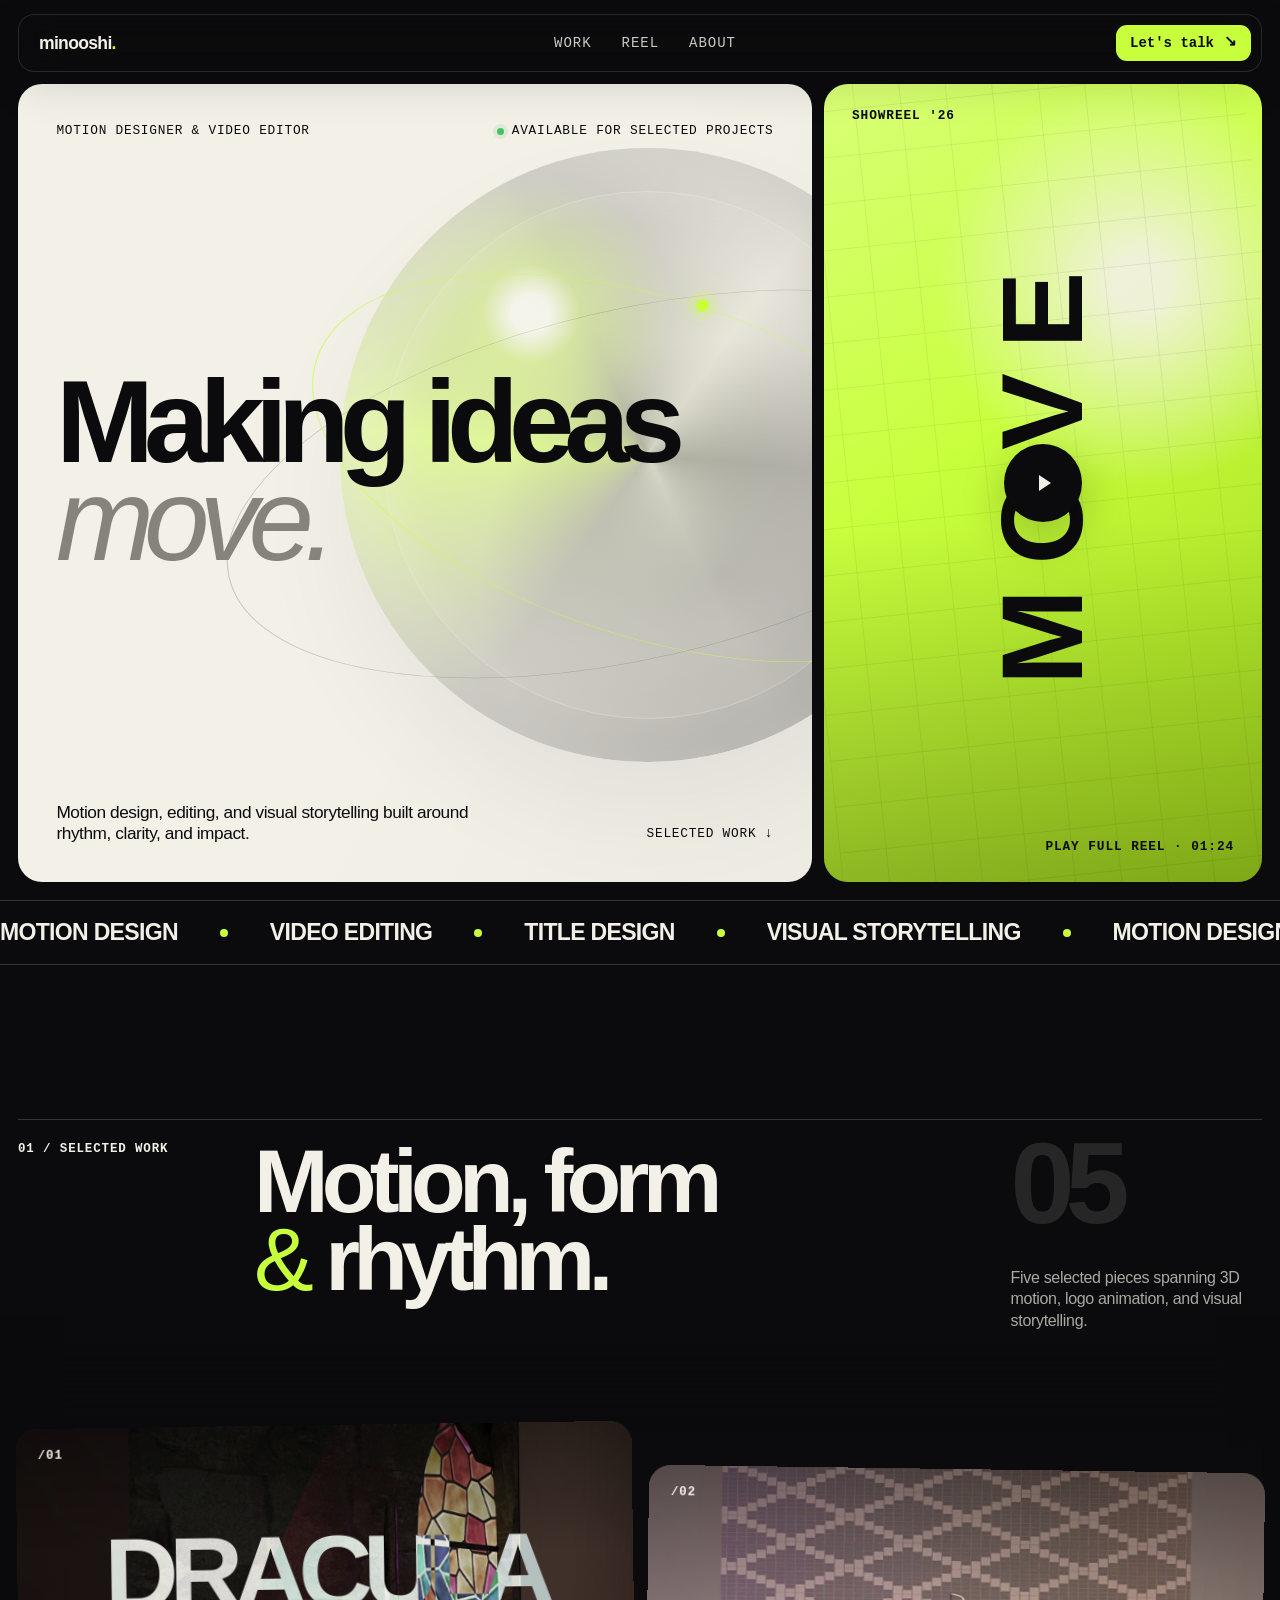
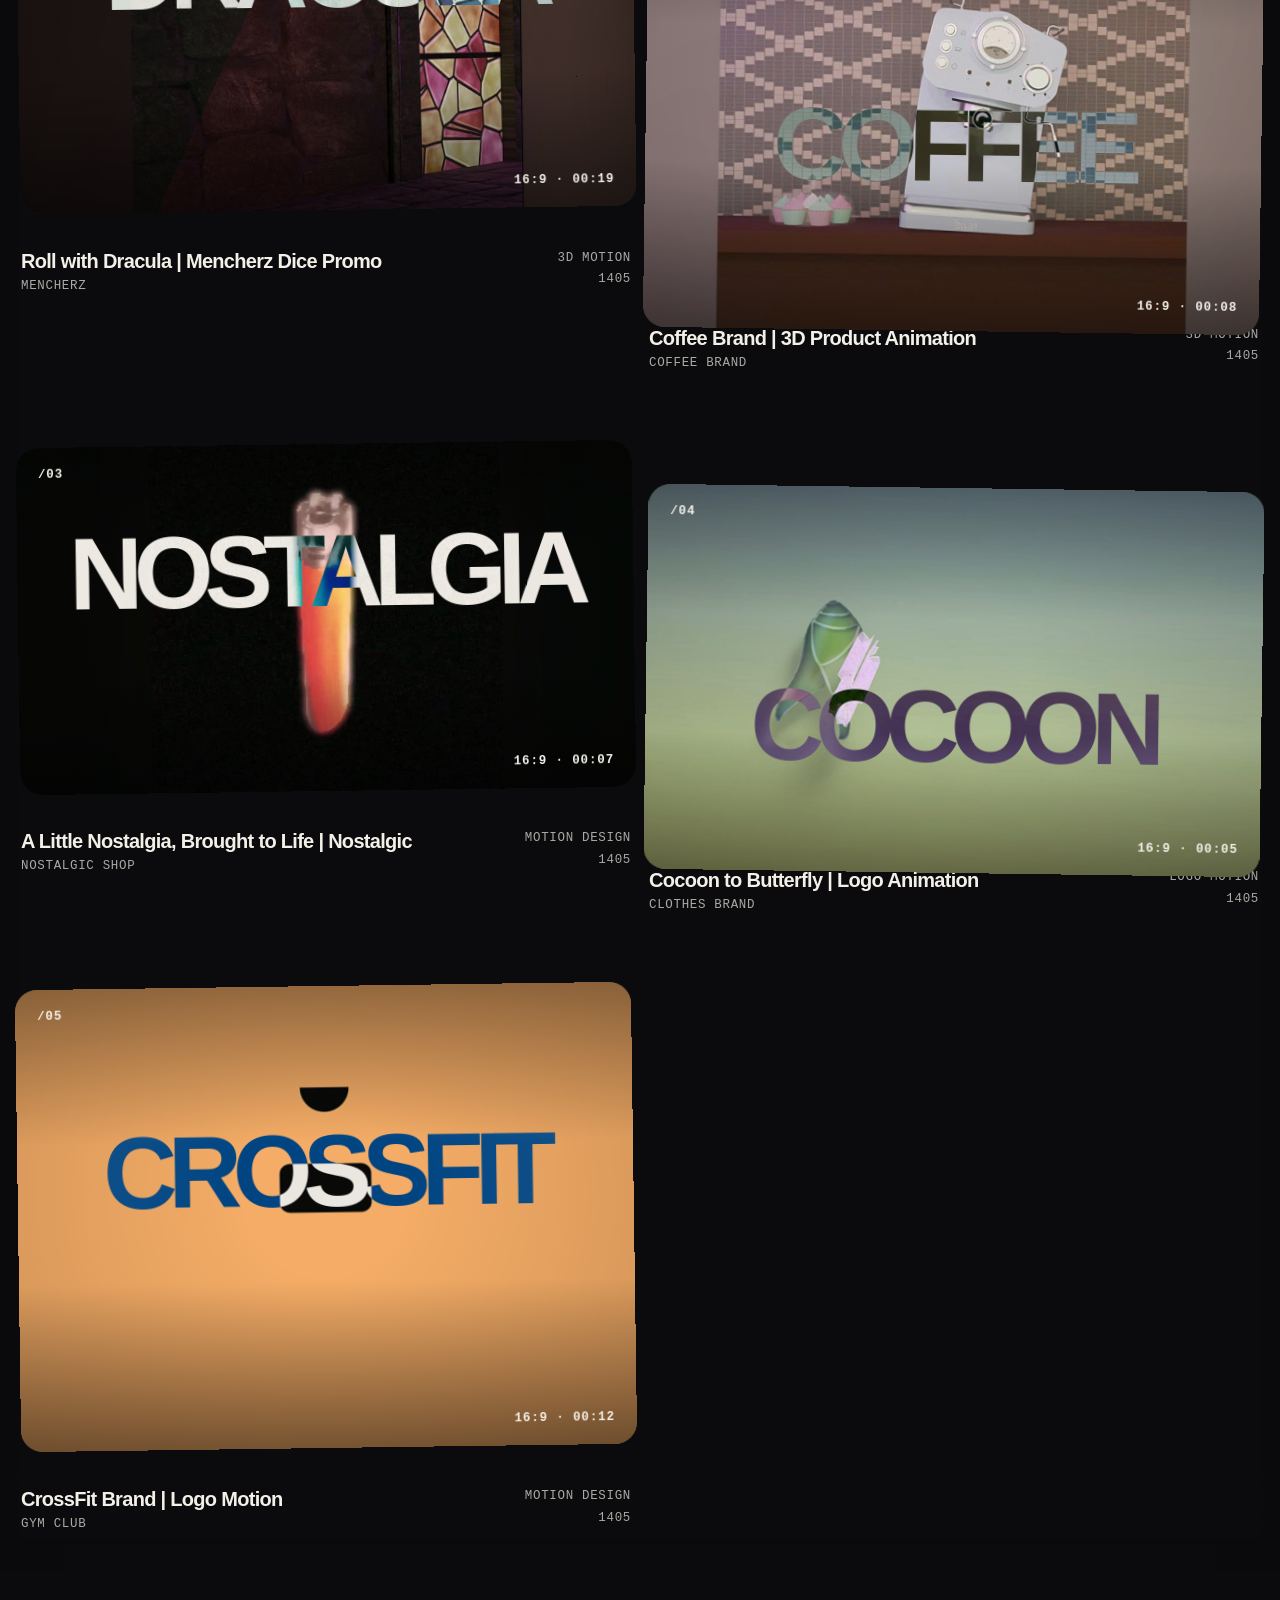
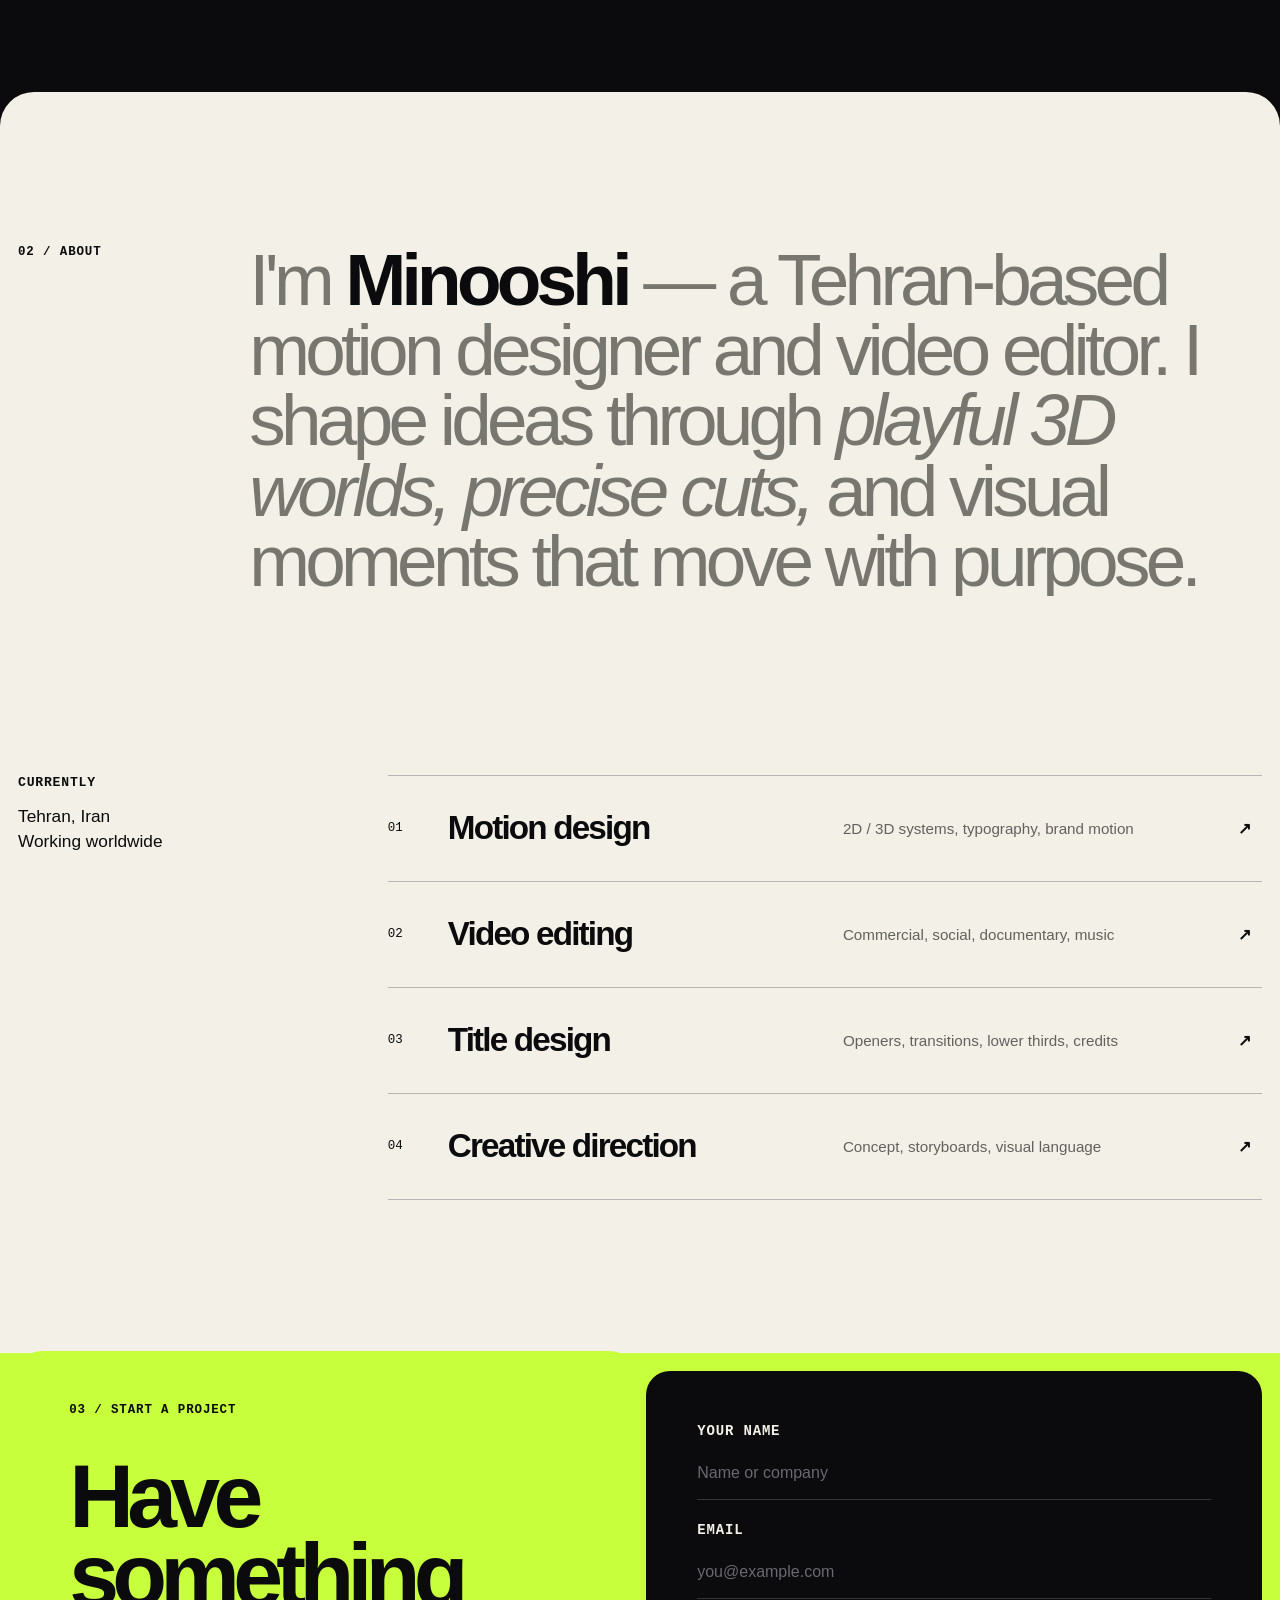
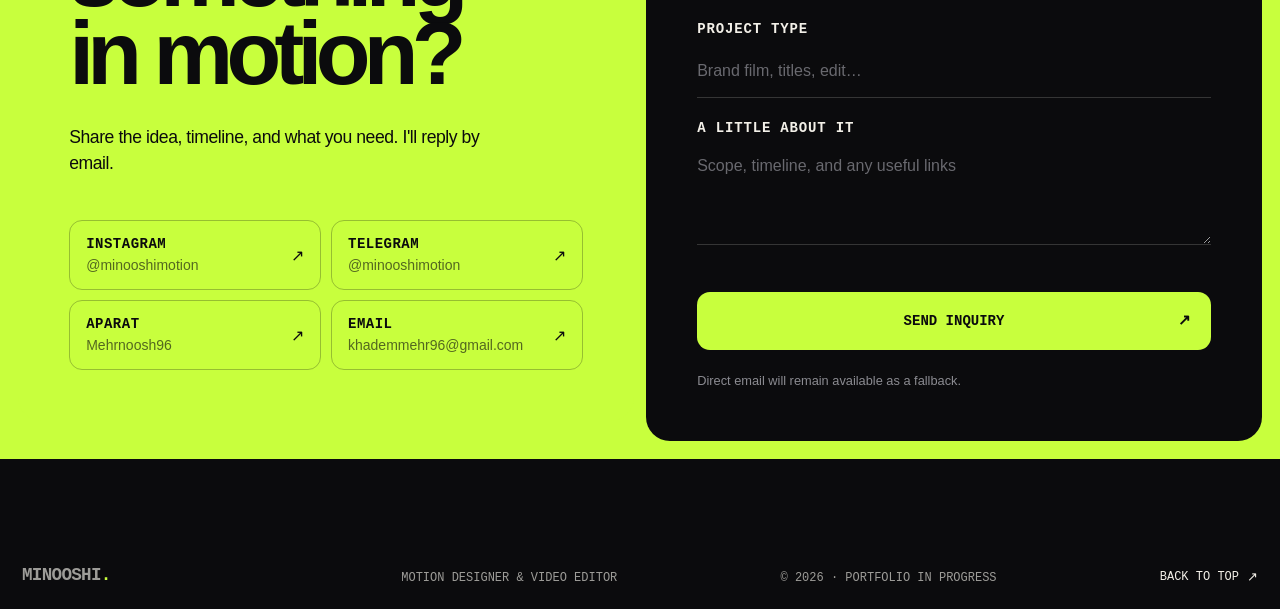
==== index.html @ b19c28d6 "Initial portfolio website" ====
<!doctype html>
<html lang="en">
  <head>
    <meta charset="UTF-8" />
    <meta name="viewport" content="width=device-width, initial-scale=1" />
    <meta name="theme-color" content="#0b0b0d" />
    <meta
      name="description"
      content="Selected motion design, video editing, and visual storytelling work."
    />
    <title>minooshi — Motion Designer &amp; Video Editor</title>
    <link rel="icon" href="data:image/svg+xml,<svg xmlns=%22http://www.w3.org/2000/svg%22 viewBox=%220 0 100 100%22><rect width=%22100%22 height=%22100%22 rx=%2222%22 fill=%22%23c8ff3d%22/><text x=%2250%22 y=%2268%22 text-anchor=%22middle%22 font-size=%2262%22 font-family=%22Arial%22 font-weight=%22700%22 fill=%22%230b0b0d%22>M</text></svg>" />
    <link rel="stylesheet" href="./styles.css" />
    <script src="./script.js" defer></script>
  </head>
  <body>
    <main class="site-shell">
      <div class="scroll-progress" aria-hidden="true"></div>

      <header class="site-header">
        <a class="wordmark" href="#top" aria-label="Back to top">minooshi<span>.</span></a>

        <nav class="desktop-nav" aria-label="Primary navigation">
          <a href="#work">Work</a>
          <a href="#reel">Reel</a>
          <a href="#about">About</a>
        </nav>

        <a class="contact-pill desktop-contact" href="#contact">
          Let&apos;s talk <span class="arrow" aria-hidden="true">↘</span>
        </a>

        <button class="menu-trigger" id="menu-trigger" type="button" aria-label="Open menu" aria-controls="mobile-menu">
          <span aria-hidden="true"></span>
        </button>
      </header>

      <section class="hero" id="top">
        <div class="hero-copy">
          <div class="orbital-scene" aria-hidden="true">
            <span class="planet-core"></span>
            <span class="planet-ring ring-one"></span>
            <span class="planet-ring ring-two"></span>
            <span class="orbit-satellite"></span>
          </div>
          <div class="hero-kicker">
            <span>Motion Designer &amp; Video Editor</span>
            <span class="availability"><i></i> Available for selected projects</span>
          </div>

          <h1>
            Making ideas
            <span>move.</span>
          </h1>

          <div class="hero-bottom">
            <p>Motion design, editing, and visual storytelling built around rhythm, clarity, and impact.</p>
            <a href="#work" class="scroll-cue">
              Selected work <span class="arrow" aria-hidden="true">↓</span>
            </a>
          </div>
        </div>

        <button class="reel-card" id="reel" type="button" data-open-reel aria-label="Open showreel">
          <span class="reel-grid" aria-hidden="true"></span>
          <span class="reel-index">SHOWREEL &apos;26</span>
          <span class="kinetic-word" aria-hidden="true">
            <span>M</span><span>O</span><span>V</span><span>E</span>
          </span>
          <span class="play-button" aria-hidden="true"></span>
          <span class="reel-caption">Play full reel · 01:24</span>
        </button>
      </section>

      <div class="marquee" aria-hidden="true">
        <div>
          MOTION DESIGN <i></i> VIDEO EDITING <i></i> TITLE DESIGN <i></i> VISUAL STORYTELLING <i></i>
          MOTION DESIGN <i></i> VIDEO EDITING <i></i> TITLE DESIGN <i></i> VISUAL STORYTELLING <i></i>
        </div>
      </div>

      <section class="work-section" id="work">
        <div class="section-heading" data-reveal>
          <span class="eyebrow">01 / Selected work</span>
          <h2><span>Motion, form</span><span><em>&amp;</em> rhythm.</span></h2>
          <div class="section-intro">
            <strong class="work-count" aria-hidden="true">05</strong>
            <p>Five selected pieces spanning 3D motion, logo animation, and visual storytelling.</p>
          </div>
        </div>

        <div class="project-grid" id="project-grid"></div>
        <noscript><p class="no-script">JavaScript is needed for the project gallery and motion effects.</p></noscript>
      </section>

      <section class="about-section" id="about">
        <div class="about-statement" data-reveal data-scroll-section>
          <span class="eyebrow">02 / About</span>
          <p>I&apos;m <strong>Minooshi</strong> — a Tehran-based motion designer and video editor. I shape ideas through <em>playful 3D worlds, precise cuts,</em> and visual moments that move with purpose.</p>
        </div>

        <div class="about-details" data-reveal>
          <div class="about-note">
            <span>Currently</span>
            <p>Tehran, Iran<br />Working worldwide</p>
          </div>
          <div class="capability-list">
            <div class="capability-row"><span>01</span><h3>Motion design</h3><p>2D / 3D systems, typography, brand motion</p><b aria-hidden="true">↗</b></div>
            <div class="capability-row"><span>02</span><h3>Video editing</h3><p>Commercial, social, documentary, music</p><b aria-hidden="true">↗</b></div>
            <div class="capability-row"><span>03</span><h3>Title design</h3><p>Openers, transitions, lower thirds, credits</p><b aria-hidden="true">↗</b></div>
            <div class="capability-row"><span>04</span><h3>Creative direction</h3><p>Concept, storyboards, visual language</p><b aria-hidden="true">↗</b></div>
          </div>
        </div>
      </section>

      <section class="contact-section" id="contact" data-scroll-section>
        <div class="contact-copy" data-reveal>
          <span class="eyebrow">03 / Start a project</span>
          <h2>Have something<br />in motion?</h2>
          <p>Share the idea, timeline, and what you need. I&apos;ll reply by email.</p>
          <div class="socials" aria-label="Social profiles">
            <a href="https://www.instagram.com/minooshimotion/" target="_blank" rel="noopener noreferrer" aria-label="Open Instagram in a new tab"><span><strong>Instagram</strong><small>@minooshimotion</small></span><b aria-hidden="true">↗</b></a>
            <a href="https://t.me/minooshimotion" target="_blank" rel="noopener noreferrer" aria-label="Open Telegram in a new tab"><span><strong>Telegram</strong><small>@minooshimotion</small></span><b aria-hidden="true">↗</b></a>
            <a href="https://www.aparat.com/Mehrnoosh96" target="_blank" rel="noopener noreferrer" aria-label="Open Aparat in a new tab"><span><strong>Aparat</strong><small>Mehrnoosh96</small></span><b aria-hidden="true">↗</b></a>
            <a href="mailto:khademmehr96@gmail.com" target="_blank" rel="noopener noreferrer" aria-label="Email Mehrnoosh"><span><strong>Email</strong><small>khademmehr96@gmail.com</small></span><b aria-hidden="true">↗</b></a>
          </div>
        </div>

        <form class="contact-form" id="contact-form">
          <div class="form-row">
            <label for="name">Your name</label>
            <input data-slot="input" id="name" name="name" placeholder="Name or company" required />
          </div>
          <div class="form-row">
            <label for="email">Email</label>
            <input data-slot="input" id="email" name="email" type="email" placeholder="you@example.com" required />
          </div>
          <div class="form-row">
            <label for="project-type">Project type</label>
            <input data-slot="input" id="project-type" name="projectType" placeholder="Brand film, titles, edit…" />
          </div>
          <div class="form-row">
            <label for="message">A little about it</label>
            <textarea data-slot="textarea" id="message" name="message" placeholder="Scope, timeline, and any useful links" required></textarea>
          </div>
          <button class="submit-button" type="submit">Send inquiry <span class="arrow" aria-hidden="true">↗</span></button>
          <p class="form-status" id="form-status" aria-live="polite">Direct email will remain available as a fallback.</p>
        </form>
      </section>

      <footer class="site-footer">
        <a class="footer-wordmark" href="#top">minooshi<span>.</span></a>
        <p>Motion Designer &amp; Video Editor</p>
        <p>© 2026 · Portfolio in progress</p>
        <a href="#top">Back to top <span class="arrow" aria-hidden="true">↗</span></a>
      </footer>
    </main>

    <dialog class="static-dialog mobile-sheet" id="mobile-menu" aria-labelledby="mobile-menu-title">
      <h2 class="mobile-sheet-title" id="mobile-menu-title">minooshi<span>.</span></h2>
      <button class="dialog-close" type="button" data-close-menu aria-label="Close menu"><span></span><span></span></button>
      <nav class="mobile-nav" aria-label="Mobile navigation">
        <a href="#work" class="mobile-nav-link"><span>01</span>Work<b aria-hidden="true">↘</b></a>
        <a href="#reel" class="mobile-nav-link"><span>02</span>Reel<b aria-hidden="true">↘</b></a>
        <a href="#about" class="mobile-nav-link"><span>03</span>About<b aria-hidden="true">↘</b></a>
        <a href="#contact" class="mobile-nav-link"><span>04</span>Contact<b aria-hidden="true">↘</b></a>
      </nav>
    </dialog>

    <dialog class="static-dialog project-modal" id="project-modal" aria-labelledby="modal-title">
      <button class="dialog-close" type="button" data-close-modal aria-label="Close project"><span></span><span></span></button>
      <header class="modal-header">
        <h2 id="modal-title" data-slot="dialog-title">Project</h2>
        <p id="modal-subtitle" data-slot="dialog-description">Motion design</p>
      </header>
      <div class="modal-video" id="modal-video">
        <iframe
          id="modal-frame"
          title="Project video"
          src="about:blank"
          allow="fullscreen; picture-in-picture"
          referrerpolicy="strict-origin-when-cross-origin"
          allowfullscreen
        ></iframe>
        <div class="modal-placeholder" id="modal-placeholder" aria-hidden="true">
          <span class="modal-video-label">SHOWREEL PLACEHOLDER</span>
          <span class="modal-play"></span>
          <strong id="modal-word">REEL</strong>
        </div>
      </div>
      <div class="modal-details">
        <div><span>Role</span><p id="modal-role">Motion design · Video editing</p></div>
        <div><span>Client</span><p id="modal-client">Selected work</p></div>
        <p class="modal-description" id="modal-description">Showreel details will be added when the final reel is ready.</p>
        <a class="modal-source" id="modal-source" href="#" target="_blank" rel="noopener noreferrer">View on Aparat <span aria-hidden="true">↗</span></a>
      </div>
    </dialog>
  </body>
</html>
---- styles.css ----
:root {
  --ink: #0b0b0d;
  --ink-soft: #17171b;
  --paper: #f3f0e8;
  --muted: #aaa9a4;
  --acid: #c8ff3d;
  --line: rgba(243, 240, 232, 0.18);
  --background: var(--ink);
  --foreground: var(--paper);
  --card: var(--ink-soft);
  --card-foreground: var(--paper);
  --popover: var(--ink-soft);
  --popover-foreground: var(--paper);
  --primary: var(--acid);
  --primary-foreground: var(--ink);
  --secondary: #242429;
  --secondary-foreground: var(--paper);
  --muted-foreground: var(--muted);
  --accent: var(--acid);
  --accent-foreground: var(--ink);
  --destructive: #ff5d56;
  --border: var(--line);
  --input: var(--line);
  --ring: var(--acid);
  --radius: 1rem;
  --font-display: Arial, Helvetica, sans-serif;
  --font-mono: "Courier New", Courier, monospace;
  --scroll-progress: 0;
  --hero-copy-y: 0px;
  --hero-title-x: 0px;
  --hero-accent-x: 0px;
  --hero-reel-y: 0px;
  --hero-reel-rotate: 0deg;
  --hero-word-y: 0px;
  --hero-word-rotate: -90deg;
}

* { box-sizing: border-box; }

html {
  scroll-behavior: smooth;
  background: var(--ink);
}

body {
  margin: 0;
  overflow-x: hidden;
  background: var(--ink);
  color: var(--paper);
  font-family: var(--font-display), Arial, sans-serif;
  text-rendering: optimizeLegibility;
}

@media (hover: hover) and (pointer: fine) {
  body.has-motion-cursor,
  body.has-motion-cursor * { cursor: none !important; }

  .motion-cursor {
    --cursor-size: 34px;
    --cursor-anchor: -18%;
    --cursor-scale: 1;
    position: fixed;
    z-index: 10000;
    top: 0;
    left: 0;
    width: var(--cursor-size);
    height: var(--cursor-size);
    pointer-events: none;
    opacity: 0;
    background: url('./assets/ui/cursor.png') center / contain no-repeat;
    filter: invert(1) drop-shadow(0 2px 8px rgba(0,0,0,.22));
    mix-blend-mode: difference;
    transform: translate3d(var(--cursor-x, -100px), var(--cursor-y, -100px), 0)
      translate(var(--cursor-anchor), var(--cursor-anchor)) scale(var(--cursor-scale));
    transition: opacity .16s ease, width .22s ease, height .22s ease;
    will-change: transform;
  }

  .motion-cursor.is-visible:not(.cursor-ghost) { opacity: 1; }
  .motion-cursor.is-camera {
    --cursor-size: 48px;
    --cursor-anchor: -50%;
    background-image: url('./assets/ui/video-camera.png');
  }
  .motion-cursor.is-pressed { --cursor-scale: .8; }

  .cursor-ghost {
    z-index: 9999;
    opacity: 0;
    transform: translate3d(var(--cursor-x, -100px), var(--cursor-y, -100px), 0)
      translate(var(--cursor-anchor), var(--cursor-anchor)) scale(var(--ghost-scale, .82));
  }
  .cursor-ghost.is-visible { opacity: var(--ghost-opacity, .12); }
}

button,
input,
textarea { font: inherit; }

button { color: inherit; }

a { color: inherit; text-decoration: none; }

::selection { background: var(--acid); color: var(--ink); }

:focus-visible {
  outline: 2px solid var(--acid);
  outline-offset: 4px;
}

.site-shell {
  min-height: 100vh;
  overflow: hidden;
  background: var(--ink);
}

.scroll-progress {
  position: fixed;
  z-index: 100;
  inset: 0 0 auto;
  height: 3px;
  background: var(--acid);
  transform: scaleX(var(--scroll-progress));
  transform-origin: left;
}

.site-header {
  position: fixed;
  z-index: 50;
  top: 14px;
  left: 18px;
  right: 18px;
  height: 58px;
  display: grid;
  grid-template-columns: 1fr auto 1fr;
  align-items: center;
  padding: 0 10px 0 20px;
  border: 1px solid rgba(255,255,255,.12);
  border-radius: 16px;
  background: rgba(11,11,13,.82);
  box-shadow: 0 14px 45px rgba(0,0,0,.12);
  backdrop-filter: blur(18px);
}

.wordmark,
.footer-wordmark {
  width: max-content;
  font-size: 1.1rem;
  font-weight: 760;
  letter-spacing: -.04em;
}

.wordmark span,
.footer-wordmark span,
.mobile-sheet-title span { color: var(--acid); }

.desktop-nav {
  display: flex;
  gap: 30px;
  font: 500 .875rem/1 var(--font-mono), monospace;
  text-transform: uppercase;
  letter-spacing: .07em;
}

.desktop-nav a { color: #cac9c4; transition: color .25s ease; }
.desktop-nav a:hover { color: var(--paper); }

.contact-pill {
  justify-self: end;
  display: flex;
  align-items: center;
  gap: 10px;
  padding: 10px 14px;
  border-radius: 11px;
  background: var(--acid);
  color: var(--ink);
  font: 650 .875rem/1 var(--font-mono), monospace;
  transition: transform .25s ease, background .25s ease;
}

.contact-pill:hover { transform: translateY(-2px); background: #d8ff76; }
.contact-pill svg,
.scroll-cue svg { width: 17px; height: 17px; }

.menu-trigger { display: none !important; }

.hero {
  min-height: 100svh;
  display: grid;
  grid-template-columns: minmax(0, 1.45fr) minmax(340px, .8fr);
  gap: 12px;
  padding: 84px 18px 18px;
}

.hero-copy,
.reel-card { border-radius: 24px !important; }

.hero-copy {
  position: relative;
  min-height: calc(100svh - 102px);
  display: flex;
  flex-direction: column;
  justify-content: space-between;
  overflow: hidden;
  isolation: isolate;
  padding: clamp(24px, 3vw, 52px);
  color: var(--ink);
  background: var(--paper);
  transform: translate3d(0, var(--hero-copy-y), 0);
  transform-origin: 0 0;
  will-change: transform;
}

.hero-copy > :not(.orbital-scene) { position: relative; z-index: 2; }

.orbital-scene {
  position: absolute;
  z-index: 0;
  inset: 0;
  overflow: hidden;
  pointer-events: none;
  background:
    radial-gradient(circle at 72% 46%, rgba(200,255,61,.1), transparent 34%),
    linear-gradient(115deg, transparent 55%, rgba(11,11,13,.025));
}

.planet-core {
  position: absolute;
  width: clamp(340px, 48vw, 720px);
  aspect-ratio: 1;
  top: 8%;
  right: -18%;
  border-radius: 50%;
  opacity: .42;
  background:
    radial-gradient(circle at 31% 27%, rgba(255,255,255,.95) 0 3%, rgba(200,255,61,.62) 8%, transparent 23%),
    radial-gradient(circle at 62% 70%, rgba(11,11,13,.52), transparent 42%),
    conic-gradient(from 35deg, #dedbd1, #77766f, #ece9df, #a6a49d, #c8ff3d, #77766f, #dedbd1);
  box-shadow:
    inset 34px 18px 70px rgba(255,255,255,.38),
    inset -55px -34px 90px rgba(11,11,13,.55),
    0 55px 110px rgba(11,11,13,.12);
  animation: planet-drift 16s ease-in-out infinite alternate, planet-turn 28s linear infinite;
}

.planet-core::after {
  content: '';
  position: absolute;
  inset: 7%;
  border-radius: inherit;
  border: 1px solid rgba(243,240,232,.36);
  box-shadow: inset 0 0 45px rgba(243,240,232,.2);
}

.planet-ring {
  position: absolute;
  width: clamp(470px, 65vw, 980px);
  aspect-ratio: 1;
  top: -2%;
  right: -30%;
  border: 1px solid rgba(11,11,13,.2);
  border-radius: 50%;
  transform: rotate(-13deg) scaleY(.42);
  transform-origin: center;
}

.ring-one { animation: orbit-breathe 11s ease-in-out infinite alternate; }
.ring-two {
  width: clamp(390px, 55vw, 840px);
  top: 4%;
  right: -24%;
  border-color: rgba(200,255,61,.75);
  transform: rotate(18deg) scaleY(.48);
  animation: orbit-breathe-alt 14s ease-in-out infinite alternate;
}

.orbit-satellite {
  position: absolute;
  width: 13px;
  height: 13px;
  top: 27%;
  right: 13%;
  border-radius: 50%;
  background: var(--acid);
  box-shadow: 0 0 0 8px rgba(200,255,61,.16), 0 0 28px rgba(200,255,61,.55);
  animation: satellite-float 9s ease-in-out infinite alternate;
}

.hero-kicker,
.hero-bottom,
.section-heading,
.eyebrow,
.project-meta,
.reel-index,
.reel-caption,
.project-number,
.project-format,
.about-note,
.capability-row > span,
.socials,
.form-row label,
.form-status,
.site-footer,
.modal-details span {
  font-family: var(--font-mono), monospace;
}

.hero-kicker,
.hero-bottom {
  display: flex;
  justify-content: space-between;
  gap: 24px;
  font-size: .8rem;
  font-weight: 540;
  line-height: 1.4;
  text-transform: uppercase;
  letter-spacing: .06em;
}

.availability { display: flex; align-items: center; gap: 8px; }
.availability i {
  width: 7px;
  height: 7px;
  border-radius: 50%;
  background: #48bf64;
  box-shadow: 0 0 0 4px rgba(72,191,100,.13);
  animation: status-pulse 2s ease-in-out infinite;
}

.hero h1 {
  margin: auto 0;
  max-width: 11ch;
  font-size: clamp(4.4rem, 9.2vw, 9.2rem);
  line-height: .83;
  letter-spacing: -.085em;
  font-weight: 690;
  transform: translate3d(var(--hero-title-x), 0, 0);
  will-change: transform;
}

.hero h1 span {
  display: block;
  color: #85837c;
  font-style: italic;
  font-weight: 480;
  transform: translate3d(var(--hero-accent-x), 0, 0);
}

.hero-bottom { align-items: flex-end; }
.hero-bottom p {
  max-width: 440px;
  margin: 0;
  font-family: var(--font-display), sans-serif;
  font-size: clamp(.95rem, 1.35vw, 1.25rem);
  font-weight: 520;
  line-height: 1.2;
  letter-spacing: -.025em;
  text-transform: none;
}

.scroll-cue {
  display: flex;
  align-items: center;
  gap: 8px;
  white-space: nowrap;
}

.reel-card {
  position: relative !important;
  min-height: calc(100svh - 102px) !important;
  height: auto !important;
  width: 100%;
  display: block !important;
  overflow: hidden;
  isolation: isolate;
  padding: 0 !important;
  border: 0 !important;
  color: var(--ink) !important;
  background:
    radial-gradient(circle at 72% 25%, rgba(243,240,232,.9) 0 4%, transparent 30%),
    linear-gradient(145deg, #d9ff77 0%, var(--acid) 42%, #9fd419 100%) !important;
  cursor: pointer;
  transform: translate3d(0, var(--hero-reel-y), 0) rotate(var(--hero-reel-rotate));
  transform-origin: 50% 20%;
  will-change: transform;
}

.reel-card::after {
  content: '';
  position: absolute;
  inset: 0;
  z-index: -1;
  background: linear-gradient(180deg, transparent 55%, rgba(11,11,13,.22));
}

.reel-grid {
  position: absolute;
  inset: 0;
  opacity: .22;
  background-image:
    linear-gradient(rgba(11,11,13,.28) 1px, transparent 1px),
    linear-gradient(90deg, rgba(11,11,13,.28) 1px, transparent 1px);
  background-size: 42px 42px;
  transform: scale(1.1) rotate(-6deg);
  transition: transform 1s cubic-bezier(.2,.8,.2,1);
}

.reel-card:hover .reel-grid { transform: scale(1.18) rotate(-10deg); }

.reel-index,
.reel-caption {
  position: absolute;
  font-size: .8rem;
  font-weight: 620;
  line-height: 1;
  text-transform: uppercase;
  letter-spacing: .07em;
}

.reel-index { top: 26px; left: 28px; }
.reel-caption { right: 28px; bottom: 28px; }

.kinetic-word {
  position: absolute;
  top: 50%;
  left: 50%;
  width: 100%;
  display: flex;
  justify-content: space-around;
  transform: translate(-50%, calc(-50% + var(--hero-word-y))) rotate(var(--hero-word-rotate));
  font-size: clamp(4rem, 9vw, 8rem);
  line-height: 1;
  font-weight: 760;
  letter-spacing: -.08em;
}

.kinetic-word > span { animation: breathe 2.8s ease-in-out infinite alternate; }
.kinetic-word > span:nth-child(2) { animation-delay: -.8s; }
.kinetic-word > span:nth-child(3) { animation-delay: -1.6s; }
.kinetic-word > span:nth-child(4) { animation-delay: -2.4s; }

.play-button {
  position: absolute;
  left: 50%;
  top: 50%;
  width: 78px;
  height: 78px;
  display: grid;
  place-items: center;
  border-radius: 50%;
  transform: translate(-50%,-50%);
  color: var(--paper);
  background: var(--ink);
  box-shadow: 0 15px 45px rgba(0,0,0,.22);
  transition: transform .35s cubic-bezier(.2,.8,.2,1);
}

.play-button svg { width: 25px; }
.reel-card:hover .play-button { transform: translate(-50%,-50%) scale(1.13); }

.marquee {
  overflow: hidden;
  border-block: 1px solid var(--line);
  padding: 18px 0;
  font-size: clamp(1rem, 1.8vw, 1.45rem);
  font-weight: 610;
  letter-spacing: -.03em;
  white-space: nowrap;
}

.marquee div {
  display: flex;
  width: max-content;
  align-items: center;
  gap: 22px;
  animation: marquee 24s linear infinite;
}

.marquee i {
  width: 8px;
  height: 8px;
  margin: 0 20px;
  border-radius: 50%;
  background: var(--acid);
}

.work-section {
  padding: clamp(90px, 12vw, 180px) 18px;
  isolation: isolate;
}

.section-heading {
  position: relative;
  z-index: 0;
  display: grid;
  grid-template-columns: minmax(140px, .55fr) minmax(0, 2fr) minmax(220px, .7fr);
  gap: clamp(24px, 3vw, 52px);
  align-items: start;
  margin-bottom: clamp(72px, 9vw, 128px);
  padding-top: 22px;
  border-top: 1px solid var(--line);
}

.eyebrow {
  font-size: .78rem;
  font-weight: 550;
  text-transform: uppercase;
  letter-spacing: .07em;
}

.section-heading h2,
.contact-copy h2 {
  margin: 0;
  font-size: clamp(3.4rem, 7vw, 7rem);
  font-weight: 610;
  line-height: .88;
  letter-spacing: -.075em;
}

.section-heading h2 { font-family: var(--font-display), Arial, sans-serif; }
.section-heading h2 span { display: block; white-space: nowrap; }
.section-heading h2 em { color: var(--acid); font-style: normal; font-weight: 400; }

.section-intro {
  min-height: 100%;
  display: flex;
  flex-direction: column;
  justify-content: space-between;
  gap: 42px;
}

.work-count {
  color: rgba(243,240,232,.12);
  font-family: var(--font-display), Arial, sans-serif;
  font-size: clamp(5rem, 9vw, 9rem);
  font-weight: 700;
  line-height: .72;
  letter-spacing: -.08em;
}

.section-intro p {
  max-width: 280px;
  margin: 0;
  color: var(--muted);
  font-family: var(--font-display), sans-serif;
  font-size: 1rem;
  line-height: 1.35;
  letter-spacing: -.02em;
}

.project-grid {
  position: relative;
  z-index: 2;
  display: grid;
  grid-template-columns: repeat(2, minmax(0, 1fr));
  gap: clamp(54px, 7vw, 110px) 12px;
  background: var(--ink);
  box-shadow: 0 -48px 42px 18px var(--ink);
}

.project { min-width: 0; }

.project-card {
  position: relative !important;
  width: 100%;
  height: auto !important;
  aspect-ratio: 16 / 10;
  display: block !important;
  overflow: hidden;
  padding: 0 !important;
  border: 0 !important;
  border-radius: 22px !important;
  color: var(--paper) !important;
  background: #151519 !important;
  cursor: pointer;
  transform: translate3d(0, var(--depth-y, 0px), 0) rotate(var(--depth-rotate, 0deg));
  transform-origin: 50% 50%;
  will-change: transform;
}

.project:nth-child(3n + 2) .project-card { aspect-ratio: 16 / 12; }
.project:nth-child(4n + 3) .project-card { aspect-ratio: 16 / 9; }

.project-poster,
.project-shade {
  position: absolute;
  inset: 0;
  width: 100%;
  height: 100%;
}

.project-poster {
  object-fit: cover;
  transform: scale(1.015);
  filter: saturate(.88) contrast(1.04);
  transition: transform 1s cubic-bezier(.16,1,.3,1), filter .7s ease;
}

.project-shade {
  z-index: 1;
  background:
    linear-gradient(180deg, rgba(0,0,0,.36), transparent 34%, transparent 64%, rgba(0,0,0,.48)),
    radial-gradient(circle at 50% 45%, transparent 20%, rgba(0,0,0,.14) 100%);
  transition: background .7s ease;
}

.project-card:hover .project-poster { transform: scale(1.075); filter: saturate(1.06) contrast(1.02); }

.project-number,
.project-format {
  position: absolute;
  z-index: 3;
  font-size: .78rem;
  font-weight: 650;
  letter-spacing: .07em;
}

.project-number { top: 20px; left: 22px; }
.project-format { right: 22px; bottom: 20px; }

.project-word {
  position: absolute;
  z-index: 2;
  top: calc(50% + var(--word-drift, 0px));
  left: 50%;
  transform: translate(-50%,-50%);
  font-size: clamp(3rem, 8vw, 8rem);
  font-weight: 760;
  line-height: .8;
  letter-spacing: -.09em;
  mix-blend-mode: difference;
  color: var(--paper);
  transition: letter-spacing .7s cubic-bezier(.16,1,.3,1);
}

.project-card:hover .project-word { letter-spacing: .02em; }

.project-play {
  position: absolute;
  z-index: 4;
  right: 18px;
  top: 18px;
  width: 50px;
  height: 50px;
  display: grid;
  place-items: center;
  border-radius: 50%;
  color: var(--paper);
  background: var(--ink);
  transform: scale(0);
  transition: transform .35s cubic-bezier(.16,1,.3,1);
}

.project-play svg { width: 17px; }
.project-card:hover .project-play { transform: scale(1); }

.project-meta {
  display: grid;
  grid-template-columns: 1fr auto;
  gap: 24px;
  padding: 18px 3px 0;
}

.project-meta > div:last-child { text-align: right; }
.project-meta h3 { margin: 0 0 5px; font-family: var(--font-display), sans-serif; font-size: 1.25rem; letter-spacing: -.035em; }
.project-meta p { margin: 0 0 5px; color: var(--muted); font-size: .78rem; line-height: 1.35; text-transform: uppercase; letter-spacing: .055em; }

.about-section {
  padding: clamp(90px, 12vw, 180px) 18px;
  border-radius: 34px 34px 0 0;
  color: var(--ink);
  background: var(--paper);
}

.about-statement {
  display: grid;
  grid-template-columns: minmax(150px, .48fr) minmax(0, 2.7fr);
  gap: clamp(28px, 4vw, 72px);
  padding-bottom: clamp(100px, 14vw, 210px);
}

.about-statement > p {
  max-width: 1320px;
  margin: 0;
  font-size: clamp(2.8rem, 5.7vw, 6.4rem);
  font-weight: 540;
  line-height: .96;
  letter-spacing: -.065em;
  color: #77766f;
  background: linear-gradient(
    90deg,
    var(--ink) 0%,
    var(--ink) var(--reveal-stop, 12%),
    #77766f var(--reveal-stop, 12%),
    #77766f 100%
  );
  background-clip: text;
  -webkit-background-clip: text;
  -webkit-text-fill-color: transparent;
}

.about-statement strong {
  position: relative;
  display: inline-block;
  z-index: 0;
  color: var(--ink);
  font-weight: 720;
  -webkit-text-fill-color: var(--ink);
}

.about-statement strong::after {
  content: '';
  position: absolute;
  z-index: -1;
  left: -.04em;
  right: -.04em;
  bottom: .03em;
  height: .16em;
  border-radius: 999px;
  background: var(--acid);
  transform: scaleX(var(--section-progress, 0));
  transform-origin: left;
}

.about-statement em { color: inherit; font-weight: 420; }

.about-details {
  display: grid;
  grid-template-columns: .85fr 2.2fr;
  gap: 32px;
}

.about-note span { display: block; margin-bottom: 14px; font-size: .82rem; font-weight: 600; letter-spacing: .06em; text-transform: uppercase; }
.about-note p { margin: 0; font-family: var(--font-display), sans-serif; font-size: 1.08rem; line-height: 1.45; }

.capability-list { border-top: 1px solid rgba(11,11,13,.25); }
.capability-row {
  display: grid;
  grid-template-columns: 40px 1fr 1fr 24px;
  gap: 20px;
  align-items: center;
  min-height: 106px;
  border-bottom: 1px solid rgba(11,11,13,.25);
}

.capability-row > span { font-size: .78rem; }
.capability-row h3 { margin: 0; font-size: clamp(1.5rem, 2.6vw, 2.6rem); letter-spacing: -.055em; }
.capability-row p { margin: 0; color: #62615c; font-size: .95rem; line-height: 1.4; }
.capability-row svg { width: 20px; }

.contact-section {
  display: grid;
  grid-template-columns: 1fr 1fr;
  gap: 12px;
  padding: 18px;
  color: var(--ink);
  background: var(--acid);
}

.contact-copy,
.contact-form {
  min-height: 670px;
  border-radius: 24px;
  padding: clamp(26px, 4vw, 60px);
}

.contact-copy {
  display: flex;
  flex-direction: column;
  background: var(--acid);
}

.contact-copy h2 { margin: auto 0 32px; }
.contact-copy > p { max-width: 440px; margin: 0 0 44px; font-size: 1.1rem; line-height: 1.45; letter-spacing: -.025em; }

.socials {
  display: grid;
  grid-template-columns: 1fr 1fr;
  gap: 10px;
}

.socials > a {
  display: flex;
  align-items: center;
  justify-content: center;
  gap: 18px;
  min-height: 70px;
  padding: 12px 16px;
  border: 1px solid rgba(11,11,13,.26);
  border-radius: 13px;
  transition: color .25s ease, background .25s ease, transform .25s ease;
}

.socials > a > span { min-width: 0; display: flex; flex: 1; flex-direction: column; align-items: flex-start; gap: 6px; }
.socials > a > b { font-family: var(--font-display), sans-serif; font-size: 1rem; font-weight: 400; }
.socials > a:hover { color: var(--acid); background: var(--ink); transform: translateY(-3px); }
.socials > a:hover small { color: rgba(200,255,61,.7); }
.socials strong { font-size: .875rem; font-weight: 650; line-height: 1; text-transform: uppercase; letter-spacing: .035em; }
.socials small { color: rgba(11,11,13,.62); font-family: var(--font-display), sans-serif; font-size: .875rem; line-height: 1.15; text-transform: none; letter-spacing: 0; }

.contact-form {
  display: flex;
  flex-direction: column;
  gap: 22px;
  color: var(--paper);
  background: var(--ink);
}

.form-row { display: grid; gap: 9px; }
.form-row label { font-size: .875rem; font-weight: 600; text-transform: uppercase; letter-spacing: .06em; }
.contact-form [data-slot='input'],
.contact-form [data-slot='textarea'] {
  min-height: 52px;
  border: 0;
  border-bottom: 1px solid var(--line);
  border-radius: 0;
  padding: 10px 0;
  color: var(--paper);
  background: transparent;
  box-shadow: none;
  font-size: 1rem;
  line-height: 1.4;
}

.contact-form [data-slot='textarea'] { min-height: 100px; resize: vertical; }
.contact-form input::placeholder,
.contact-form textarea::placeholder { color: #69696f; }

.submit-button {
  position: relative;
  min-height: 58px !important;
  margin-top: auto;
  display: flex !important;
  align-items: center !important;
  justify-content: center !important;
  padding: 0 20px !important;
  border-radius: 13px !important;
  color: var(--ink) !important;
  background: var(--acid) !important;
  font: 650 .875rem/1.2 var(--font-mono), monospace !important;
  text-transform: uppercase;
}

.form-status { min-height: 1.2em; margin: 0; color: #8b8b91; font-family: var(--font-display), sans-serif; font-size: .8rem; line-height: 1.4; text-transform: none; }

.site-footer {
  min-height: 150px;
  display: grid;
  grid-template-columns: 1fr 1fr 1fr auto;
  align-items: end;
  gap: 24px;
  padding: 38px 22px 24px;
  color: #9d9c98;
  font-size: .75rem;
  text-transform: uppercase;
}

.site-footer p { margin: 0; }
.site-footer > a:last-child { display: flex; align-items: center; gap: 8px; color: var(--paper); }
.site-footer svg { width: 15px; }

[data-reveal] {
  opacity: 0;
  transform: translateY(34px);
  transition: opacity .9s ease, transform .9s cubic-bezier(.16,1,.3,1);
}

[data-reveal].is-visible { opacity: 1; transform: translateY(0); }

.contact-section .contact-copy.is-visible {
  transform: translate3d(0, var(--contact-left-y, 0px), 0);
}

.contact-section .contact-form.is-visible {
  transform: translate3d(0, var(--contact-right-y, 0px), 0);
}

[data-slot='dialog-overlay'] { background: rgba(0,0,0,.72) !important; backdrop-filter: blur(12px); }

.project-modal {
  width: calc(100vw - 28px) !important;
  max-width: none !important;
  height: calc(100dvh - 28px);
  max-height: none;
  grid-template-columns: minmax(0, 1.8fr) minmax(290px, .7fr) !important;
  grid-template-rows: auto 1fr !important;
  gap: 12px !important;
  padding: 12px !important;
  border: 1px solid var(--line) !important;
  border-radius: 24px !important;
  color: var(--paper) !important;
  background: var(--ink) !important;
}

.project-modal [data-slot='button'] {
  z-index: 5;
  top: 20px !important;
  right: 20px !important;
  border: 1px solid var(--line);
  color: var(--paper);
  background: rgba(11,11,13,.55);
}

.modal-header {
  grid-column: 1 / -1;
  display: flex !important;
  flex-direction: row !important;
  align-items: baseline;
  gap: 18px !important;
  padding: 7px 54px 8px 8px;
}

.modal-header [data-slot='dialog-title'] { font-size: 1.15rem; font-weight: 620; }
.modal-header [data-slot='dialog-description'] { font-family: var(--font-mono), monospace; font-size: .75rem; line-height: 1.35; text-transform: uppercase; }

.modal-video {
  position: relative;
  min-height: 0;
  overflow: hidden;
  display: grid;
  place-items: center;
  border-radius: 17px;
  color: var(--ink);
  background: #17171a;
}

.modal-video iframe { width: 100%; height: 100%; min-height: 100%; border: 0; background: #000; }
.modal-video [hidden],
.modal-source[hidden] { display: none !important; }
.modal-placeholder { position: absolute; inset: 0; display: grid; place-items: center; overflow: hidden; background: var(--acid); }
.modal-placeholder::before,
.modal-placeholder::after { content: ''; position: absolute; border: 1px solid rgba(11,11,13,.42); border-radius: 50%; animation: modal-orbit 8s linear infinite; }
.modal-placeholder::before { width: 72%; aspect-ratio: 1; }
.modal-placeholder::after { width: 92%; height: 25%; animation-direction: reverse; }
.modal-placeholder strong { font-size: clamp(4rem, 10vw, 10rem); letter-spacing: -.09em; mix-blend-mode: difference; color: var(--paper); }
.modal-video-label { position: absolute; top: 18px; left: 20px; font: 620 .75rem/1 var(--font-mono), monospace; }

.modal-play {
  position: absolute;
  z-index: 3;
  width: 76px;
  height: 76px;
  display: grid;
  place-items: center;
  border-radius: 50%;
  color: var(--paper);
  background: var(--ink);
  box-shadow: 0 15px 45px rgba(0,0,0,.22);
}

.modal-play svg { width: 24px; }

.modal-details {
  display: flex;
  flex-direction: column;
  gap: 28px;
  padding: 20px 16px;
}

.modal-details span { color: #929298; font-size: .75rem; font-weight: 600; letter-spacing: .05em; text-transform: uppercase; }
.modal-details p { margin: 7px 0 0; font-size: 1rem; }
.modal-details .modal-description { margin-top: 0; color: var(--muted); line-height: 1.45; }
.modal-source { width: fit-content; margin-top: auto; color: var(--paper); font-size: .8rem; text-transform: uppercase; letter-spacing: .06em; border-bottom: 1px solid var(--line); padding-bottom: 4px; }

.mobile-sheet {
  width: calc(100% - 20px) !important;
  height: calc(100dvh - 20px) !important;
  margin: 10px;
  padding: 20px !important;
  border: 1px solid var(--line) !important;
  border-radius: 20px;
  color: var(--paper) !important;
  background: var(--ink) !important;
}

.mobile-sheet-title { font-size: 1.3rem !important; font-weight: 760 !important; letter-spacing: -.05em; }
.mobile-nav { display: flex; flex: 1; flex-direction: column; justify-content: center; }
.mobile-nav-link {
  display: grid;
  grid-template-columns: 44px 1fr auto;
  align-items: center;
  min-height: 78px;
  border-bottom: 1px solid var(--line);
  font-size: clamp(2rem, 11vw, 4rem);
  font-weight: 600;
  letter-spacing: -.055em;
}

.mobile-nav-link span { font: 500 .75rem/1 var(--font-mono), monospace; letter-spacing: .07em; }
.mobile-nav-link svg { width: 23px; }

@keyframes breathe {
  from { transform: translateY(-8px); font-weight: 420; }
  to { transform: translateY(8px); font-weight: 760; }
}

@keyframes planet-turn {
  to { rotate: 1turn; }
}

@keyframes planet-drift {
  from { translate: -1.5% -1%; scale: .98; }
  to { translate: 2.5% 2%; scale: 1.035; }
}

@keyframes orbit-breathe {
  from { transform: rotate(-17deg) scaleY(.38) scale(.97); }
  to { transform: rotate(-8deg) scaleY(.46) scale(1.03); }
}

@keyframes orbit-breathe-alt {
  from { transform: rotate(23deg) scaleY(.44) scale(1.02); }
  to { transform: rotate(13deg) scaleY(.52) scale(.96); }
}

@keyframes satellite-float {
  from { translate: -38px -26px; }
  to { translate: 46px 34px; }
}

@keyframes status-pulse {
  50% { box-shadow: 0 0 0 8px rgba(72,191,100,0); }
}

@keyframes marquee { to { transform: translateX(-50%); } }
@keyframes modal-orbit { to { transform: rotate(360deg); } }

@media (max-width: 900px) {
  .site-header { grid-template-columns: 1fr auto; }
  .desktop-nav,
  .desktop-contact { display: none; }
  .menu-trigger {
    display: inline-flex !important;
    justify-self: end;
    width: 40px !important;
    height: 40px !important;
    border: 1px solid var(--line) !important;
    color: var(--paper) !important;
    background: transparent !important;
  }
  .hero { grid-template-columns: 1fr; }
  .hero-copy { min-height: 72svh; }
  .reel-card { min-height: 66svh !important; }
  .section-heading { grid-template-columns: 140px 1fr; }
  .section-heading h2,
  .section-intro { grid-column: 2; }
  .section-intro { min-height: 0; flex-direction: row; align-items: end; }
  .work-count { font-size: 5rem; }
  .about-statement { grid-template-columns: 1fr; }
  .about-details { grid-template-columns: 1fr 2.2fr; }
  .contact-section { grid-template-columns: 1fr; }
  .contact-copy { min-height: 580px; }
  .site-footer { grid-template-columns: 1fr 1fr; }
  .project-modal { grid-template-columns: 1fr !important; grid-template-rows: auto minmax(320px,1fr) auto !important; overflow-y: auto; }
  .modal-details { display: grid; grid-template-columns: 1fr 1fr; }
  .modal-description { grid-column: 1 / -1; }
}

@media (max-width: 640px) {
  .site-header { top: 10px; left: 10px; right: 10px; height: 56px; padding-left: 15px; border-radius: 14px; }
  .hero { gap: 9px; padding: 76px 10px 10px; }
  .hero-copy,
  .reel-card { border-radius: 18px !important; }
  .hero-copy { min-height: 650px; padding: 22px 18px; }
  .hero-kicker { flex-direction: column; gap: 9px; }
  .hero h1 { font-size: clamp(4.1rem, 19vw, 6rem); }
  .planet-core { width: 520px; top: 19%; right: -62%; opacity: .34; }
  .planet-ring { top: 14%; right: -78%; }
  .ring-two { top: 18%; right: -70%; }
  .orbit-satellite { top: 30%; right: 11%; }
  .hero-bottom { align-items: flex-start; flex-direction: column; }
  .hero-bottom p { max-width: 300px; }
  .reel-card { min-height: 600px !important; }
  .kinetic-word { font-size: 5rem; }
  .reel-caption { right: 18px; bottom: 20px; }
  .reel-index { left: 18px; top: 20px; }
  .work-section { padding-inline: 10px; }
  .section-heading { position: static; display: flex; flex-direction: column; }
  .section-heading h2 span { white-space: normal; }
  .section-heading h2 { font-size: clamp(3.4rem, 17vw, 5.4rem); }
  .section-intro { width: 100%; align-items: flex-end; gap: 22px; }
  .section-intro p { max-width: 280px; }
  .project-grid { grid-template-columns: 1fr; gap: 58px; }
  .project-card,
  .project:nth-child(n) .project-card { aspect-ratio: 4 / 3; border-radius: 17px !important; }
  .project-word { font-size: 22vw; }
  .project-play { transform: scale(1); }
  .about-section { padding-inline: 16px; border-radius: 24px 24px 0 0; }
  .about-statement > p { font-size: clamp(2.9rem, 13vw, 4.6rem); }
  .about-details { grid-template-columns: 1fr; }
  .capability-row { grid-template-columns: 28px 1fr 20px; min-height: 90px; }
  .capability-row p { display: none; }
  .contact-section { padding: 10px; }
  .contact-copy,
  .contact-form { min-height: 610px; padding: 24px 18px; border-radius: 18px; }
  .contact-copy h2 { font-size: 16vw; }
  .socials { grid-template-columns: 1fr; }
  .site-footer { grid-template-columns: 1fr; align-items: start; gap: 15px; }
  .project-modal { width: calc(100vw - 16px) !important; height: calc(100dvh - 16px); padding: 8px !important; border-radius: 18px !important; }
  .modal-video { min-height: 330px; }
  .modal-details { padding: 12px 8px 18px; }
}

@media (prefers-reduced-motion: reduce) {
  html { scroll-behavior: auto; }
  body.has-motion-cursor,
  body.has-motion-cursor * { cursor: auto !important; }
  .motion-cursor { display: none !important; }
  *, *::before, *::after {
    animation-duration: .01ms !important;
    animation-iteration-count: 1 !important;
    scroll-behavior: auto !important;
    transition-duration: .01ms !important;
  }
  [data-reveal] { opacity: 1; transform: none; }
  .hero-copy,
  .hero h1,
  .hero h1 span,
  .reel-card,
  .project-card,
  .contact-section .contact-copy,
  .contact-section .contact-form { transform: none !important; }
  .kinetic-word { transform: translate(-50%,-50%) rotate(-90deg); }
  .about-statement > p {
    color: var(--ink);
    background: none;
    -webkit-text-fill-color: currentColor;
  }
  .about-statement em { color: #77766f; }
  .about-statement strong::after { transform: scaleX(1); }
  .planet-core,
  .planet-ring,
  .orbit-satellite { animation: none !important; }
}



/* Static-site controls */
button { border: 0; padding: 0; }
.menu-trigger {
  align-items: center;
  justify-content: center;
  border-radius: 10px;
  cursor: pointer;
}
.menu-trigger span,
.dialog-close span {
  width: 20px;
  height: 2px;
  display: block;
  background: currentColor;
}
.menu-trigger span { position: relative; }
.menu-trigger span::before,
.menu-trigger span::after {
  content: '';
  position: absolute;
  left: 0;
  width: 20px;
  height: 2px;
  background: currentColor;
}
.menu-trigger span::before { top: -6px; }
.menu-trigger span::after { top: 6px; }

.project-card,
.reel-card,
.submit-button { appearance: none; }

.play-button::before,
.project-play::before,
.modal-play::before {
  content: '';
  width: 0;
  height: 0;
  margin-left: 4px;
  border-top: 8px solid transparent;
  border-bottom: 8px solid transparent;
  border-left: 12px solid currentColor;
}

.project-play::before { border-top-width: 5px; border-bottom-width: 5px; border-left-width: 8px; }
.modal-play::before { border-top-width: 9px; border-bottom-width: 9px; border-left-width: 14px; }

.static-dialog {
  margin: auto;
}
.static-dialog::backdrop {
  background: rgba(0,0,0,.72);
  backdrop-filter: blur(12px);
}
.project-modal[open] { display: grid; }
.project-modal:not([open]),
.mobile-sheet:not([open]) { display: none; }
.dialog-close {
  position: absolute;
  z-index: 8;
  top: 20px;
  right: 20px;
  width: 42px;
  height: 42px;
  display: grid;
  place-items: center;
  border: 1px solid var(--line);
  border-radius: 50%;
  color: var(--paper);
  background: rgba(11,11,13,.72);
  cursor: pointer;
}
.dialog-close span { position: absolute; transform: rotate(45deg); }
.dialog-close span:last-child { transform: rotate(-45deg); }

.mobile-sheet[open] {
  position: fixed;
  inset: 0;
  max-width: none;
  display: flex;
  flex-direction: column;
}
.mobile-sheet::backdrop { background: rgba(0,0,0,.76); }
.mobile-sheet .dialog-close { top: 16px; right: 16px; }
.mobile-sheet-title { margin: 0; }

.arrow { font-family: var(--font-mono); font-size: 1.1em; }
.contact-pill .arrow,
.scroll-cue .arrow { display: inline-block; }

.form-row input,
.form-row textarea { width: 100%; }
.form-row textarea { font: inherit; }
.submit-button { cursor: pointer; }
.submit-button .arrow { position: absolute; right: 20px; margin-left: 0; }

.no-script {
  margin: 90px 18px 0;
  padding: 18px;
  border: 1px solid var(--line);
  color: var(--paper);
  font: 14px/1.5 var(--font-mono);
}

@media (max-width: 900px) {
  .project-modal[open] { display: grid; }
}

@media (prefers-reduced-motion: reduce) {
  .project-modal::backdrop,
  .mobile-sheet::backdrop { backdrop-filter: none; }
}
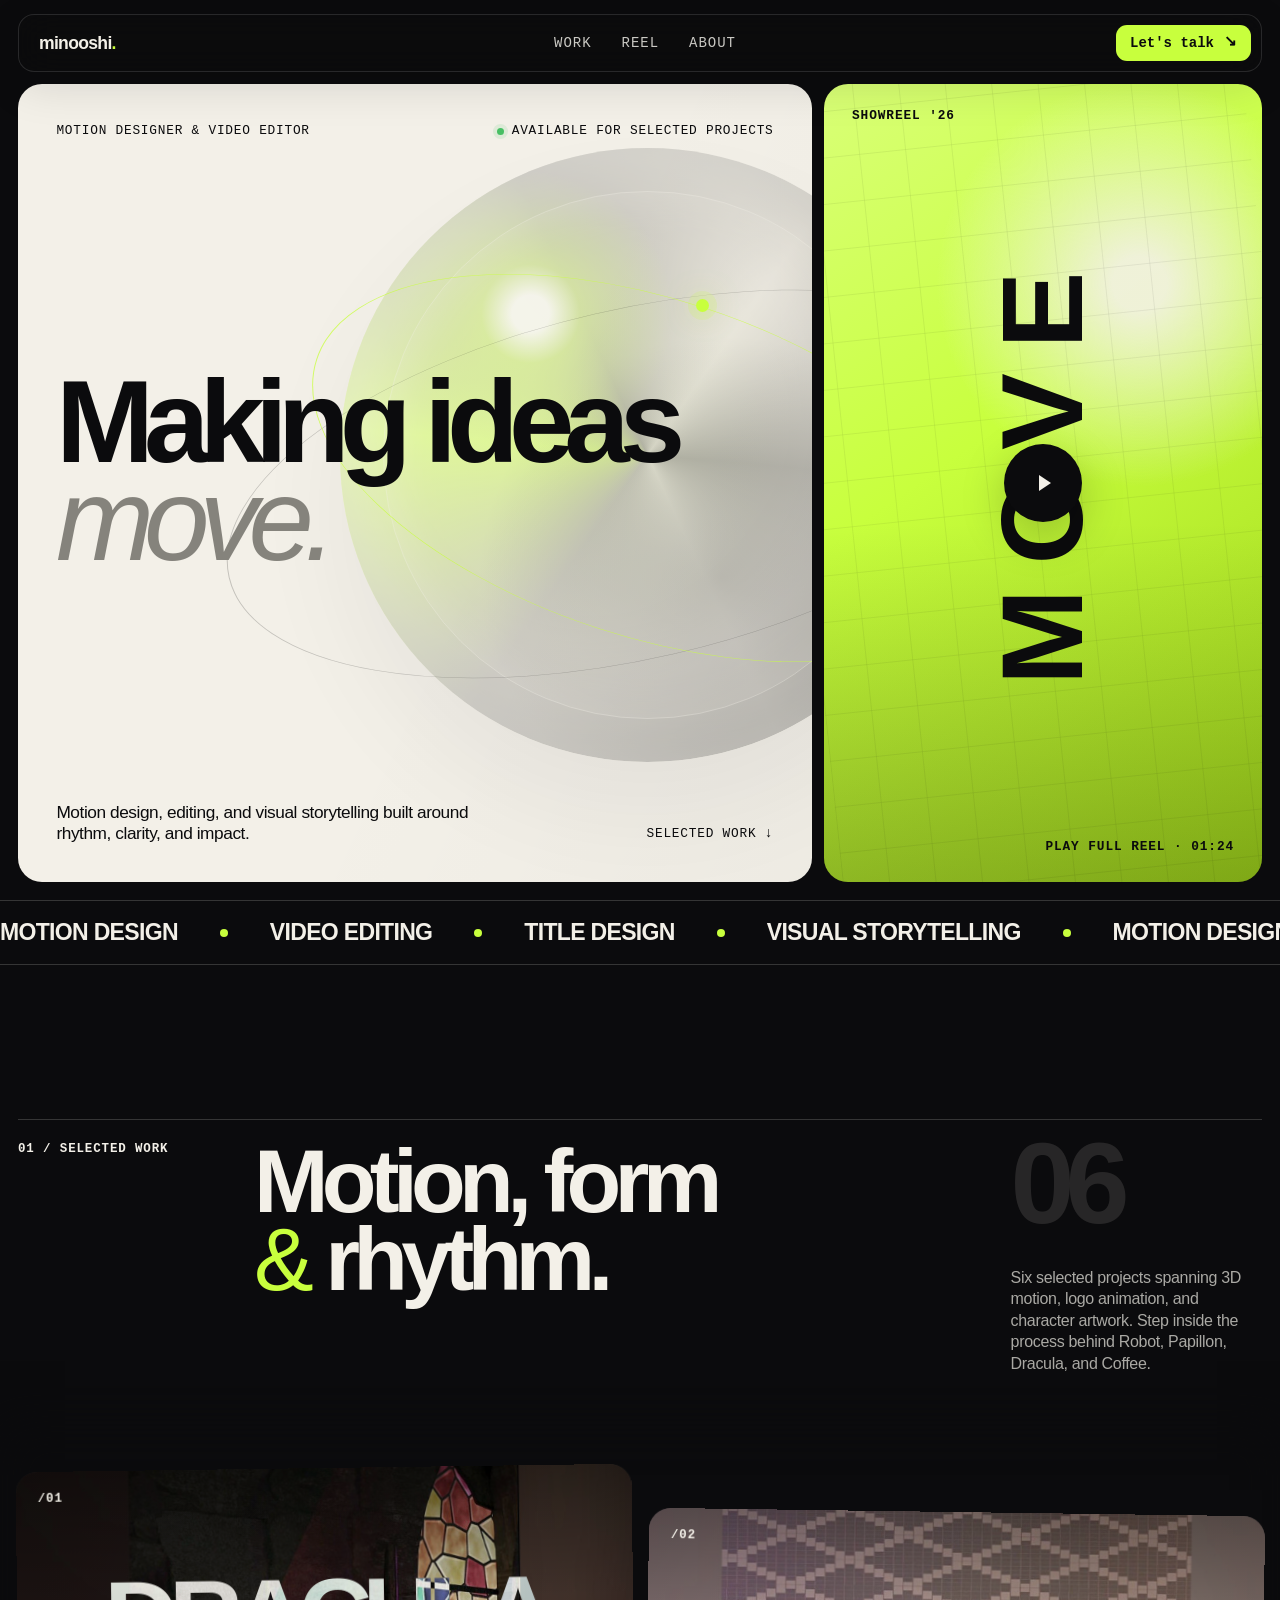
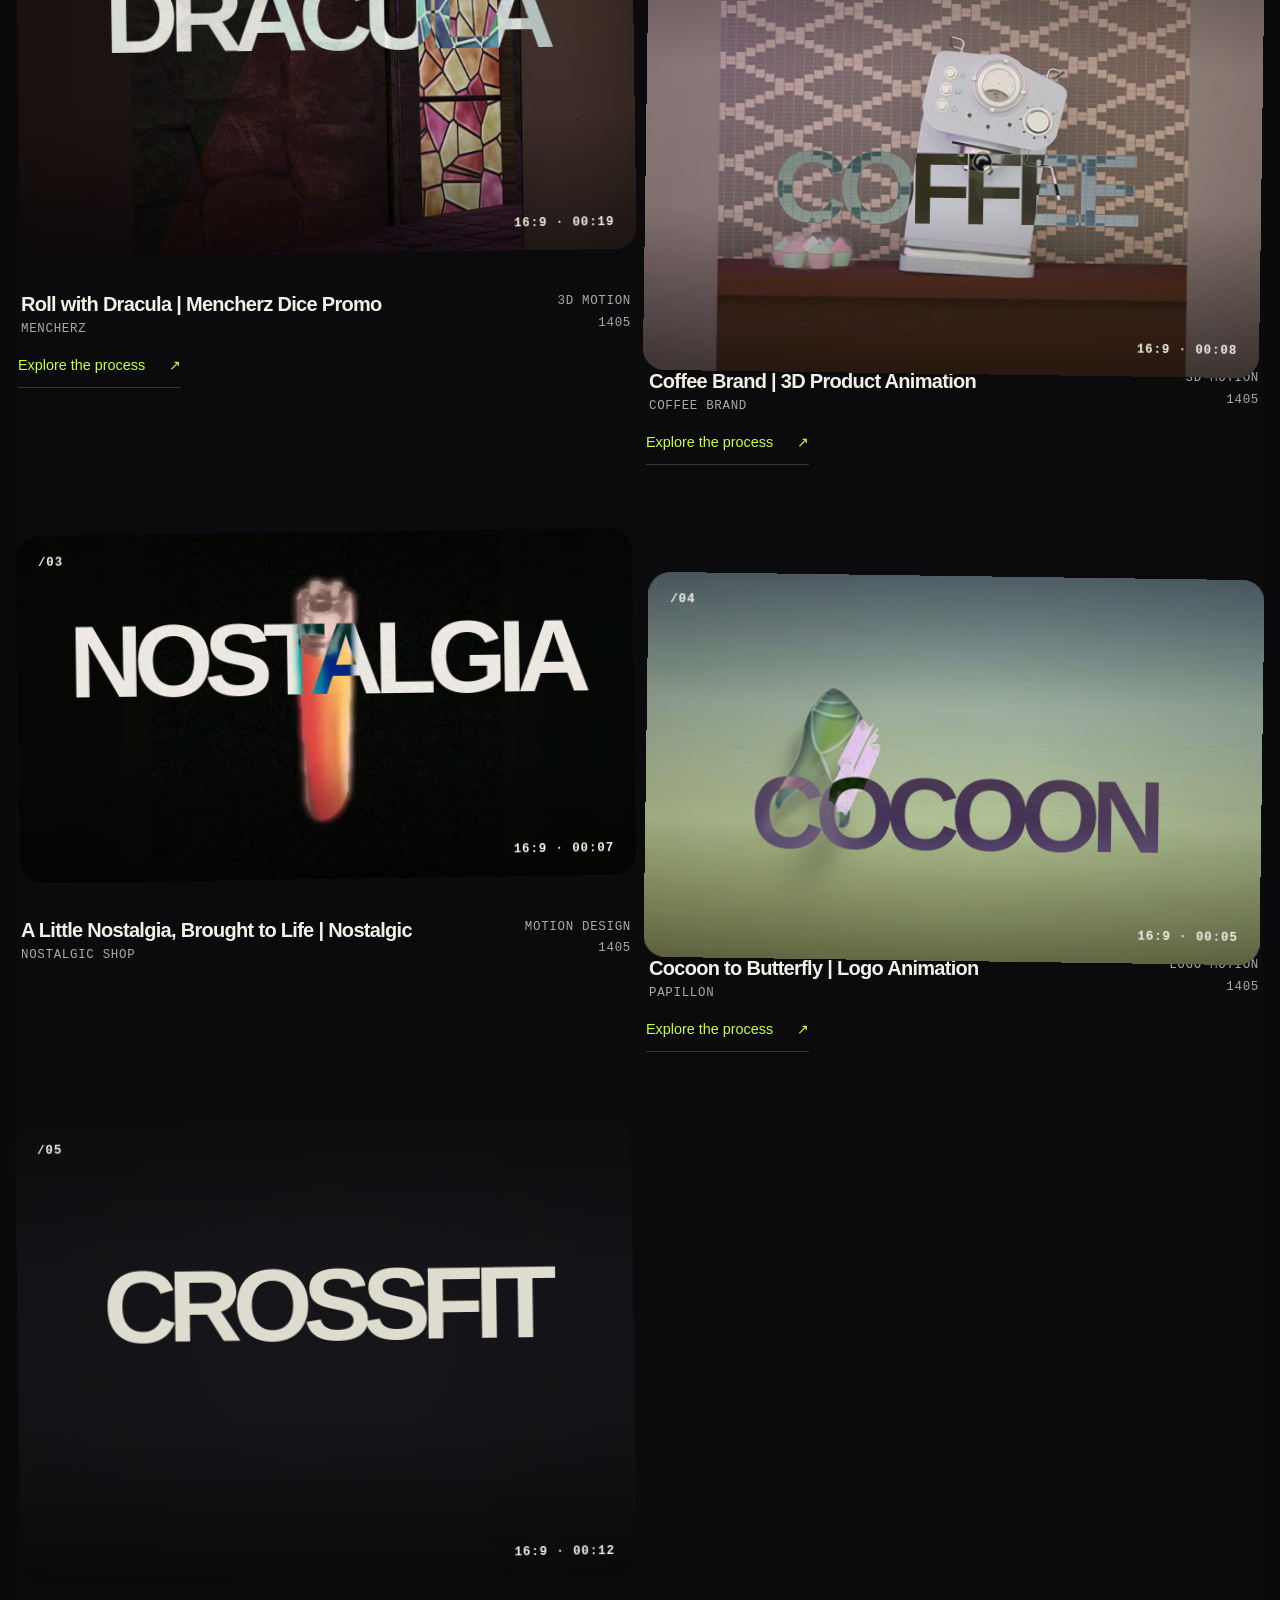
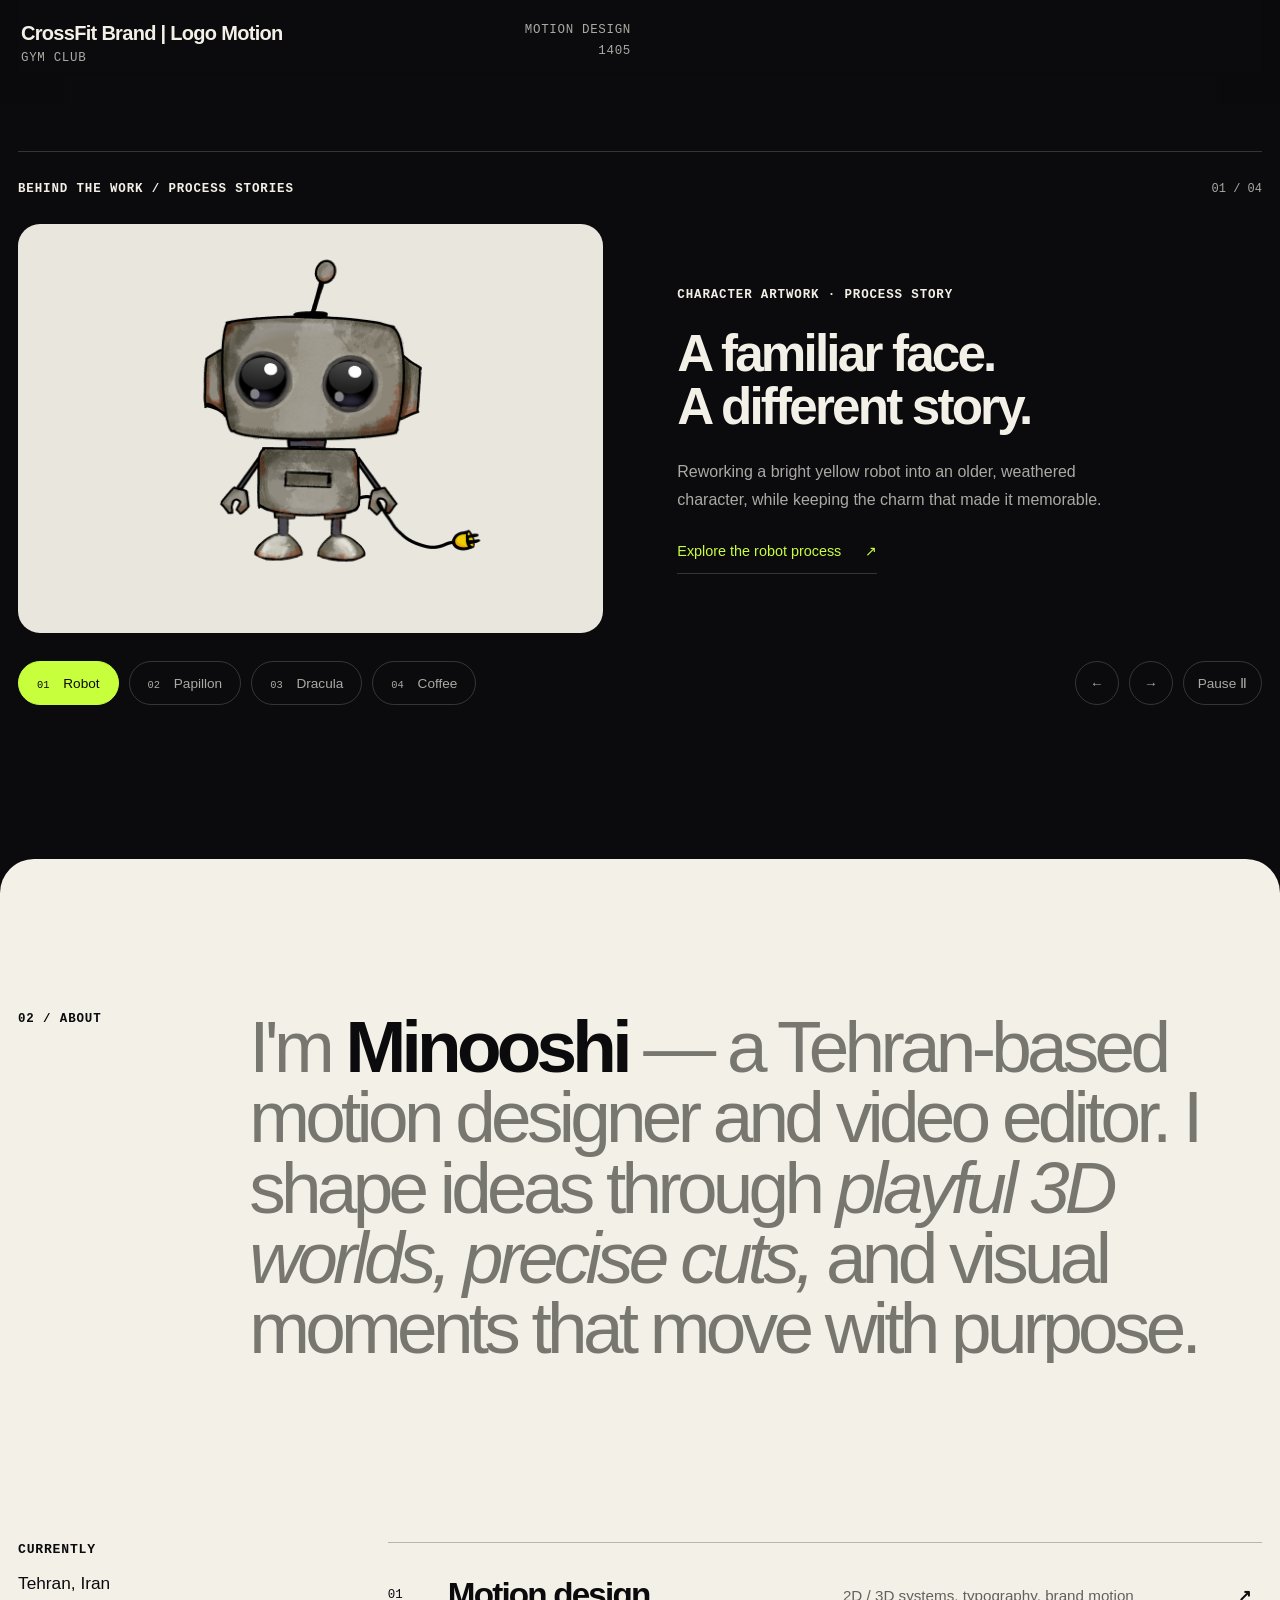
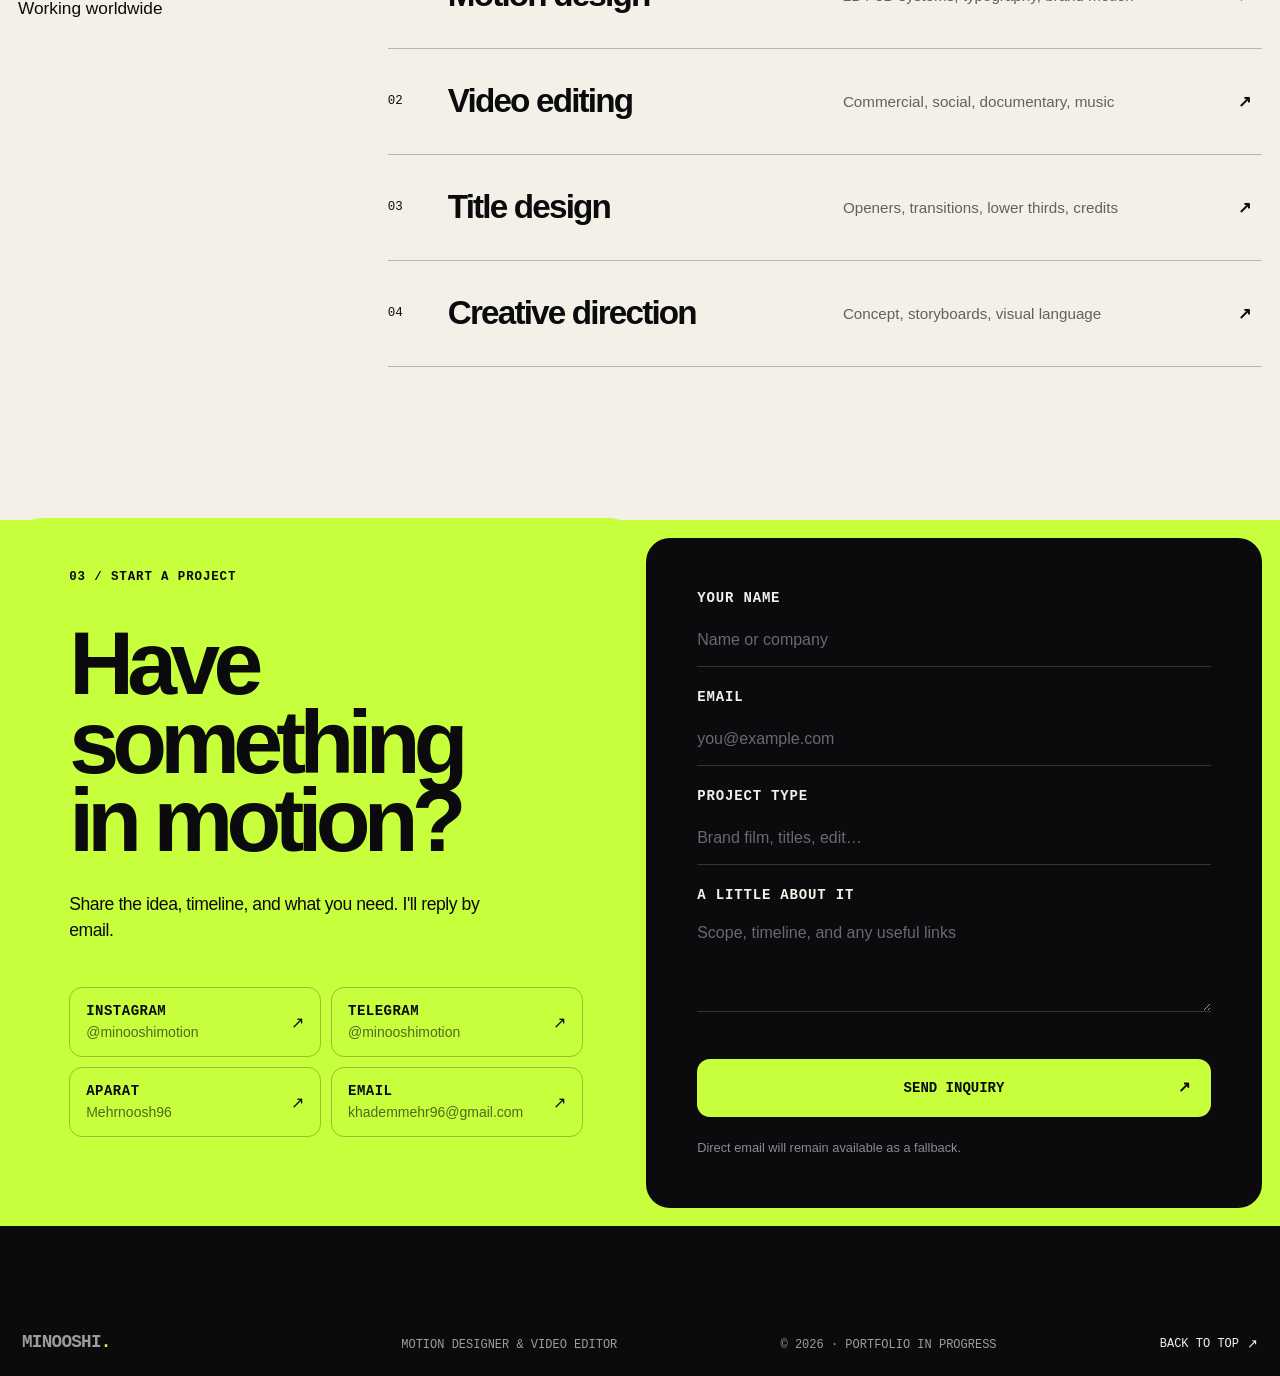
==== commit da359e7f: "Publish four case studies and automatic article slider" ====
--- a/index.html
+++ b/index.html
@@ -1,199 +1,221 @@
-<!doctype html>
-<html lang="en">
-  <head>
-    <meta charset="UTF-8" />
-    <meta name="viewport" content="width=device-width, initial-scale=1" />
-    <meta name="theme-color" content="#0b0b0d" />
-    <meta
-      name="description"
-      content="Selected motion design, video editing, and visual storytelling work."
-    />
-    <title>minooshi — Motion Designer &amp; Video Editor</title>
-    <link rel="icon" href="data:image/svg+xml,<svg xmlns=%22http://www.w3.org/2000/svg%22 viewBox=%220 0 100 100%22><rect width=%22100%22 height=%22100%22 rx=%2222%22 fill=%22%23c8ff3d%22/><text x=%2250%22 y=%2268%22 text-anchor=%22middle%22 font-size=%2262%22 font-family=%22Arial%22 font-weight=%22700%22 fill=%22%230b0b0d%22>M</text></svg>" />
-    <link rel="stylesheet" href="./styles.css" />
-    <script src="./script.js" defer></script>
-  </head>
-  <body>
-    <main class="site-shell">
-      <div class="scroll-progress" aria-hidden="true"></div>
-
-      <header class="site-header">
-        <a class="wordmark" href="#top" aria-label="Back to top">minooshi<span>.</span></a>
-
-        <nav class="desktop-nav" aria-label="Primary navigation">
-          <a href="#work">Work</a>
-          <a href="#reel">Reel</a>
-          <a href="#about">About</a>
-        </nav>
-
-        <a class="contact-pill desktop-contact" href="#contact">
-          Let&apos;s talk <span class="arrow" aria-hidden="true">↘</span>
-        </a>
-
-        <button class="menu-trigger" id="menu-trigger" type="button" aria-label="Open menu" aria-controls="mobile-menu">
-          <span aria-hidden="true"></span>
-        </button>
-      </header>
-
-      <section class="hero" id="top">
-        <div class="hero-copy">
-          <div class="orbital-scene" aria-hidden="true">
-            <span class="planet-core"></span>
-            <span class="planet-ring ring-one"></span>
-            <span class="planet-ring ring-two"></span>
-            <span class="orbit-satellite"></span>
-          </div>
-          <div class="hero-kicker">
-            <span>Motion Designer &amp; Video Editor</span>
-            <span class="availability"><i></i> Available for selected projects</span>
-          </div>
-
-          <h1>
-            Making ideas
-            <span>move.</span>
-          </h1>
-
-          <div class="hero-bottom">
-            <p>Motion design, editing, and visual storytelling built around rhythm, clarity, and impact.</p>
-            <a href="#work" class="scroll-cue">
-              Selected work <span class="arrow" aria-hidden="true">↓</span>
-            </a>
-          </div>
-        </div>
-
-        <button class="reel-card" id="reel" type="button" data-open-reel aria-label="Open showreel">
-          <span class="reel-grid" aria-hidden="true"></span>
-          <span class="reel-index">SHOWREEL &apos;26</span>
-          <span class="kinetic-word" aria-hidden="true">
-            <span>M</span><span>O</span><span>V</span><span>E</span>
-          </span>
-          <span class="play-button" aria-hidden="true"></span>
-          <span class="reel-caption">Play full reel · 01:24</span>
-        </button>
-      </section>
-
-      <div class="marquee" aria-hidden="true">
-        <div>
-          MOTION DESIGN <i></i> VIDEO EDITING <i></i> TITLE DESIGN <i></i> VISUAL STORYTELLING <i></i>
-          MOTION DESIGN <i></i> VIDEO EDITING <i></i> TITLE DESIGN <i></i> VISUAL STORYTELLING <i></i>
-        </div>
-      </div>
-
-      <section class="work-section" id="work">
-        <div class="section-heading" data-reveal>
-          <span class="eyebrow">01 / Selected work</span>
-          <h2><span>Motion, form</span><span><em>&amp;</em> rhythm.</span></h2>
-          <div class="section-intro">
-            <strong class="work-count" aria-hidden="true">05</strong>
-            <p>Five selected pieces spanning 3D motion, logo animation, and visual storytelling.</p>
-          </div>
-        </div>
-
-        <div class="project-grid" id="project-grid"></div>
-        <noscript><p class="no-script">JavaScript is needed for the project gallery and motion effects.</p></noscript>
-      </section>
-
-      <section class="about-section" id="about">
-        <div class="about-statement" data-reveal data-scroll-section>
-          <span class="eyebrow">02 / About</span>
-          <p>I&apos;m <strong>Minooshi</strong> — a Tehran-based motion designer and video editor. I shape ideas through <em>playful 3D worlds, precise cuts,</em> and visual moments that move with purpose.</p>
-        </div>
-
-        <div class="about-details" data-reveal>
-          <div class="about-note">
-            <span>Currently</span>
-            <p>Tehran, Iran<br />Working worldwide</p>
-          </div>
-          <div class="capability-list">
-            <div class="capability-row"><span>01</span><h3>Motion design</h3><p>2D / 3D systems, typography, brand motion</p><b aria-hidden="true">↗</b></div>
-            <div class="capability-row"><span>02</span><h3>Video editing</h3><p>Commercial, social, documentary, music</p><b aria-hidden="true">↗</b></div>
-            <div class="capability-row"><span>03</span><h3>Title design</h3><p>Openers, transitions, lower thirds, credits</p><b aria-hidden="true">↗</b></div>
-            <div class="capability-row"><span>04</span><h3>Creative direction</h3><p>Concept, storyboards, visual language</p><b aria-hidden="true">↗</b></div>
-          </div>
-        </div>
-      </section>
-
-      <section class="contact-section" id="contact" data-scroll-section>
-        <div class="contact-copy" data-reveal>
-          <span class="eyebrow">03 / Start a project</span>
-          <h2>Have something<br />in motion?</h2>
-          <p>Share the idea, timeline, and what you need. I&apos;ll reply by email.</p>
-          <div class="socials" aria-label="Social profiles">
-            <a href="https://www.instagram.com/minooshimotion/" target="_blank" rel="noopener noreferrer" aria-label="Open Instagram in a new tab"><span><strong>Instagram</strong><small>@minooshimotion</small></span><b aria-hidden="true">↗</b></a>
-            <a href="https://t.me/minooshimotion" target="_blank" rel="noopener noreferrer" aria-label="Open Telegram in a new tab"><span><strong>Telegram</strong><small>@minooshimotion</small></span><b aria-hidden="true">↗</b></a>
-            <a href="https://www.aparat.com/Mehrnoosh96" target="_blank" rel="noopener noreferrer" aria-label="Open Aparat in a new tab"><span><strong>Aparat</strong><small>Mehrnoosh96</small></span><b aria-hidden="true">↗</b></a>
-            <a href="mailto:khademmehr96@gmail.com" target="_blank" rel="noopener noreferrer" aria-label="Email Mehrnoosh"><span><strong>Email</strong><small>khademmehr96@gmail.com</small></span><b aria-hidden="true">↗</b></a>
-          </div>
-        </div>
-
-        <form class="contact-form" id="contact-form">
-          <div class="form-row">
-            <label for="name">Your name</label>
-            <input data-slot="input" id="name" name="name" placeholder="Name or company" required />
-          </div>
-          <div class="form-row">
-            <label for="email">Email</label>
-            <input data-slot="input" id="email" name="email" type="email" placeholder="you@example.com" required />
-          </div>
-          <div class="form-row">
-            <label for="project-type">Project type</label>
-            <input data-slot="input" id="project-type" name="projectType" placeholder="Brand film, titles, edit…" />
-          </div>
-          <div class="form-row">
-            <label for="message">A little about it</label>
-            <textarea data-slot="textarea" id="message" name="message" placeholder="Scope, timeline, and any useful links" required></textarea>
-          </div>
-          <button class="submit-button" type="submit">Send inquiry <span class="arrow" aria-hidden="true">↗</span></button>
-          <p class="form-status" id="form-status" aria-live="polite">Direct email will remain available as a fallback.</p>
-        </form>
-      </section>
-
-      <footer class="site-footer">
-        <a class="footer-wordmark" href="#top">minooshi<span>.</span></a>
-        <p>Motion Designer &amp; Video Editor</p>
-        <p>© 2026 · Portfolio in progress</p>
-        <a href="#top">Back to top <span class="arrow" aria-hidden="true">↗</span></a>
-      </footer>
-    </main>
-
-    <dialog class="static-dialog mobile-sheet" id="mobile-menu" aria-labelledby="mobile-menu-title">
-      <h2 class="mobile-sheet-title" id="mobile-menu-title">minooshi<span>.</span></h2>
-      <button class="dialog-close" type="button" data-close-menu aria-label="Close menu"><span></span><span></span></button>
-      <nav class="mobile-nav" aria-label="Mobile navigation">
-        <a href="#work" class="mobile-nav-link"><span>01</span>Work<b aria-hidden="true">↘</b></a>
-        <a href="#reel" class="mobile-nav-link"><span>02</span>Reel<b aria-hidden="true">↘</b></a>
-        <a href="#about" class="mobile-nav-link"><span>03</span>About<b aria-hidden="true">↘</b></a>
-        <a href="#contact" class="mobile-nav-link"><span>04</span>Contact<b aria-hidden="true">↘</b></a>
-      </nav>
-    </dialog>
-
-    <dialog class="static-dialog project-modal" id="project-modal" aria-labelledby="modal-title">
-      <button class="dialog-close" type="button" data-close-modal aria-label="Close project"><span></span><span></span></button>
-      <header class="modal-header">
-        <h2 id="modal-title" data-slot="dialog-title">Project</h2>
-        <p id="modal-subtitle" data-slot="dialog-description">Motion design</p>
-      </header>
-      <div class="modal-video" id="modal-video">
-        <iframe
-          id="modal-frame"
-          title="Project video"
-          src="about:blank"
-          allow="fullscreen; picture-in-picture"
-          referrerpolicy="strict-origin-when-cross-origin"
-          allowfullscreen
-        ></iframe>
-        <div class="modal-placeholder" id="modal-placeholder" aria-hidden="true">
-          <span class="modal-video-label">SHOWREEL PLACEHOLDER</span>
-          <span class="modal-play"></span>
-          <strong id="modal-word">REEL</strong>
-        </div>
-      </div>
-      <div class="modal-details">
-        <div><span>Role</span><p id="modal-role">Motion design · Video editing</p></div>
-        <div><span>Client</span><p id="modal-client">Selected work</p></div>
-        <p class="modal-description" id="modal-description">Showreel details will be added when the final reel is ready.</p>
-        <a class="modal-source" id="modal-source" href="#" target="_blank" rel="noopener noreferrer">View on Aparat <span aria-hidden="true">↗</span></a>
-      </div>
-    </dialog>
-  </body>
-</html>
+<!doctype html>
+<html lang="en">
+  <head>
+    <meta charset="UTF-8" />
+    <meta name="viewport" content="width=device-width, initial-scale=1" />
+    <meta name="theme-color" content="#0b0b0d" />
+    <meta
+      name="description"
+      content="Selected motion design, video editing, and visual storytelling work."
+    />
+    <title>minooshi — Motion Designer &amp; Video Editor</title>
+    <link rel="icon" href="data:image/svg+xml,<svg xmlns=%22http://www.w3.org/2000/svg%22 viewBox=%220 0 100 100%22><rect width=%22100%22 height=%22100%22 rx=%2222%22 fill=%22%23c8ff3d%22/><text x=%2250%22 y=%2268%22 text-anchor=%22middle%22 font-size=%2262%22 font-family=%22Arial%22 font-weight=%22700%22 fill=%22%230b0b0d%22>M</text></svg>" />
+    <link rel="stylesheet" href="./styles.css" />
+    <link rel="stylesheet" href="./process.css" />
+    <script src="./script.js" defer></script>
+  </head>
+  <body>
+    <main class="site-shell">
+      <div class="scroll-progress" aria-hidden="true"></div>
+
+      <header class="site-header">
+        <a class="wordmark" href="#top" aria-label="Back to top">minooshi<span>.</span></a>
+
+        <nav class="desktop-nav" aria-label="Primary navigation">
+          <a href="#work">Work</a>
+          <a href="#reel">Reel</a>
+          <a href="#about">About</a>
+        </nav>
+
+        <a class="contact-pill desktop-contact" href="#contact">
+          Let&apos;s talk <span class="arrow" aria-hidden="true">↘</span>
+        </a>
+
+        <button class="menu-trigger" id="menu-trigger" type="button" aria-label="Open menu" aria-controls="mobile-menu">
+          <span aria-hidden="true"></span>
+        </button>
+      </header>
+
+      <section class="hero" id="top">
+        <div class="hero-copy">
+          <div class="orbital-scene" aria-hidden="true">
+            <span class="planet-core"></span>
+            <span class="planet-ring ring-one"></span>
+            <span class="planet-ring ring-two"></span>
+            <span class="orbit-satellite"></span>
+          </div>
+          <div class="hero-kicker">
+            <span>Motion Designer &amp; Video Editor</span>
+            <span class="availability"><i></i> Available for selected projects</span>
+          </div>
+
+          <h1>
+            Making ideas
+            <span>move.</span>
+          </h1>
+
+          <div class="hero-bottom">
+            <p>Motion design, editing, and visual storytelling built around rhythm, clarity, and impact.</p>
+            <a href="#work" class="scroll-cue">
+              Selected work <span class="arrow" aria-hidden="true">↓</span>
+            </a>
+          </div>
+        </div>
+
+        <button class="reel-card" id="reel" type="button" data-open-reel aria-label="Open showreel">
+          <span class="reel-grid" aria-hidden="true"></span>
+          <span class="reel-index">SHOWREEL &apos;26</span>
+          <span class="kinetic-word" aria-hidden="true">
+            <span>M</span><span>O</span><span>V</span><span>E</span>
+          </span>
+          <span class="play-button" aria-hidden="true"></span>
+          <span class="reel-caption">Play full reel · 01:24</span>
+        </button>
+      </section>
+
+      <div class="marquee" aria-hidden="true">
+        <div>
+          MOTION DESIGN <i></i> VIDEO EDITING <i></i> TITLE DESIGN <i></i> VISUAL STORYTELLING <i></i>
+          MOTION DESIGN <i></i> VIDEO EDITING <i></i> TITLE DESIGN <i></i> VISUAL STORYTELLING <i></i>
+        </div>
+      </div>
+
+      <section class="work-section" id="work">
+        <div class="section-heading" data-reveal>
+          <span class="eyebrow">01 / Selected work</span>
+          <h2><span>Motion, form</span><span><em>&amp;</em> rhythm.</span></h2>
+          <div class="section-intro">
+            <strong class="work-count" aria-hidden="true">06</strong>
+            <p>Six selected projects spanning 3D motion, logo animation, and character artwork. Step inside the process behind Robot, Papillon, Dracula, and Coffee.</p>
+          </div>
+        </div>
+
+        <div class="project-grid" id="project-grid"></div>
+        <section class="article-slider" id="process-stories" aria-label="Behind the work" aria-roledescription="carousel">
+          <div class="article-slider-heading"><span class="eyebrow">Behind the work / Process stories</span><span class="article-count" aria-hidden="true">01 / 04</span></div>
+          <div class="article-slides">
+            <article class="robot-feature article-slide is-active" id="story-robot" role="group" aria-roledescription="slide" aria-label="1 of 4: Robot">
+              <a class="robot-feature-image" href="./robot.html" aria-label="Explore Robot: a character reimagined"><img src="./assets/process/robot-reworked.png" width="2388" height="1668" alt="Reworked robot with weathered gray metal and large dark eyes" loading="lazy" /></a>
+              <div class="robot-feature-copy"><span class="eyebrow">Character artwork · Process story</span><h3>A familiar face.<br />A different story.</h3><p>Reworking a bright yellow robot into an older, weathered character, while keeping the charm that made it memorable.</p><a class="process-link" href="./robot.html">Explore the robot process <span aria-hidden="true">↗</span></a></div>
+            </article>
+            <article class="robot-feature article-slide" id="story-papillon" role="group" aria-roledescription="slide" aria-label="2 of 4: Papillon" aria-hidden="true" inert>
+              <a class="robot-feature-image" href="./papillon.html" aria-label="Explore Papillon: cocoon to butterfly"><img src="./assets/process/butterfly.png" width="1920" height="1080" alt="Pale pink butterfly artwork with delicate wing details" loading="lazy" /></a>
+              <div class="robot-feature-copy"><span class="eyebrow">Logo animation · Process story</span><h3>A quiet beginning.<br />A beautiful reveal.</h3><p>From the first storyboard to a butterfly in flight. Discover the transformation behind Papillon’s logo animation.</p><a class="process-link" href="./papillon.html">Explore the Papillon process <span aria-hidden="true">↗</span></a></div>
+            </article>
+<article class="robot-feature article-slide" id="story-dracula" role="group" aria-roledescription="slide" aria-label="3 of 4: Dracula" aria-hidden="true" inert><a class="robot-feature-image" href="./dracula.html" aria-label="Explore Roll with Dracula"><img src="./assets/projects/01-brle1gw.jpg" alt="Roll with Dracula animation poster" loading="lazy" /></a><div class="robot-feature-copy"><span class="eyebrow">3D motion · Process story</span><h3>A dark corridor.<br />An unexpected roll.</h3><p>A Dracula-themed reveal for a custom dice set in Mencherz. The storyboard turns a product introduction into a short journey through a red-lit castle.</p><a class="process-link" href="./dracula.html">Explore the Dracula process <span aria-hidden="true">↗</span></a></div></article>
+<article class="robot-feature article-slide" id="story-coffee" role="group" aria-roledescription="slide" aria-label="4 of 4: Coffee" aria-hidden="true" inert><a class="robot-feature-image" href="./coffee.html" aria-label="Explore Coffee — 3D Product Animation"><img src="./assets/projects/02-hqdhl02.jpg" alt="Coffee — 3D Product Animation animation poster" loading="lazy" /></a><div class="robot-feature-copy"><span class="eyebrow">3D motion · Process story</span><h3>A familiar ritual.<br />A playful reveal.</h3><p>A café counter, a freshly filled cup, and a transformation into the product. A short coffee animation that connects an everyday ritual to a brand reveal.</p><a class="process-link" href="./coffee.html">Explore the Coffee process <span aria-hidden="true">↗</span></a></div></article>
+          </div>
+          <div class="article-slider-controls" hidden>
+            <div class="article-selectors" role="group" aria-label="Choose a process story"><button type="button" data-story="0" aria-controls="story-robot" aria-pressed="true"><span>01</span> Robot</button><button type="button" data-story="1" aria-controls="story-papillon" aria-pressed="false"><span>02</span> Papillon</button><button type="button" data-story="2" aria-controls="story-dracula" aria-pressed="false"><span>03</span> Dracula</button><button type="button" data-story="3" aria-controls="story-coffee" aria-pressed="false"><span>04</span> Coffee</button></div>
+            <div class="article-arrows"><button type="button" data-story-prev aria-label="Previous article">←</button><button type="button" data-story-next aria-label="Next article">→</button><button type="button" data-story-play aria-label="Pause automatic switching">Pause <span aria-hidden="true">Ⅱ</span></button></div>
+          </div>
+          <p class="slider-status" aria-live="polite" aria-atomic="true"></p>
+          <noscript><p class="process-directory">Read the stories: <a href="./robot.html">Robot</a> / <a href="./papillon.html">Papillon logo animation</a> / <a href="./dracula.html">Dracula</a> / <a href="./coffee.html">Coffee</a></p></noscript>
+        </section>
+        <noscript><p class="no-script">JavaScript is needed for the project gallery and motion effects.</p></noscript>
+      </section>
+
+      <section class="about-section" id="about">
+        <div class="about-statement" data-reveal data-scroll-section>
+          <span class="eyebrow">02 / About</span>
+          <p>I&apos;m <strong>Minooshi</strong> — a Tehran-based motion designer and video editor. I shape ideas through <em>playful 3D worlds, precise cuts,</em> and visual moments that move with purpose.</p>
+        </div>
+
+        <div class="about-details" data-reveal>
+          <div class="about-note">
+            <span>Currently</span>
+            <p>Tehran, Iran<br />Working worldwide</p>
+          </div>
+          <div class="capability-list">
+            <div class="capability-row"><span>01</span><h3>Motion design</h3><p>2D / 3D systems, typography, brand motion</p><b aria-hidden="true">↗</b></div>
+            <div class="capability-row"><span>02</span><h3>Video editing</h3><p>Commercial, social, documentary, music</p><b aria-hidden="true">↗</b></div>
+            <div class="capability-row"><span>03</span><h3>Title design</h3><p>Openers, transitions, lower thirds, credits</p><b aria-hidden="true">↗</b></div>
+            <div class="capability-row"><span>04</span><h3>Creative direction</h3><p>Concept, storyboards, visual language</p><b aria-hidden="true">↗</b></div>
+          </div>
+        </div>
+      </section>
+
+      <section class="contact-section" id="contact" data-scroll-section>
+        <div class="contact-copy" data-reveal>
+          <span class="eyebrow">03 / Start a project</span>
+          <h2>Have something<br />in motion?</h2>
+          <p>Share the idea, timeline, and what you need. I&apos;ll reply by email.</p>
+          <div class="socials" aria-label="Social profiles">
+            <a href="https://www.instagram.com/minooshimotion/" target="_blank" rel="noopener noreferrer" aria-label="Open Instagram in a new tab"><span><strong>Instagram</strong><small>@minooshimotion</small></span><b aria-hidden="true">↗</b></a>
+            <a href="https://t.me/minooshimotion" target="_blank" rel="noopener noreferrer" aria-label="Open Telegram in a new tab"><span><strong>Telegram</strong><small>@minooshimotion</small></span><b aria-hidden="true">↗</b></a>
+            <a href="https://www.aparat.com/Mehrnoosh96" target="_blank" rel="noopener noreferrer" aria-label="Open Aparat in a new tab"><span><strong>Aparat</strong><small>Mehrnoosh96</small></span><b aria-hidden="true">↗</b></a>
+            <a href="mailto:khademmehr96@gmail.com" target="_blank" rel="noopener noreferrer" aria-label="Email Mehrnoosh"><span><strong>Email</strong><small>khademmehr96@gmail.com</small></span><b aria-hidden="true">↗</b></a>
+          </div>
+        </div>
+
+        <form class="contact-form" id="contact-form">
+          <div class="form-row">
+            <label for="name">Your name</label>
+            <input data-slot="input" id="name" name="name" placeholder="Name or company" required />
+          </div>
+          <div class="form-row">
+            <label for="email">Email</label>
+            <input data-slot="input" id="email" name="email" type="email" placeholder="you@example.com" required />
+          </div>
+          <div class="form-row">
+            <label for="project-type">Project type</label>
+            <input data-slot="input" id="project-type" name="projectType" placeholder="Brand film, titles, edit…" />
+          </div>
+          <div class="form-row">
+            <label for="message">A little about it</label>
+            <textarea data-slot="textarea" id="message" name="message" placeholder="Scope, timeline, and any useful links" required></textarea>
+          </div>
+          <button class="submit-button" type="submit">Send inquiry <span class="arrow" aria-hidden="true">↗</span></button>
+          <p class="form-status" id="form-status" aria-live="polite">Direct email will remain available as a fallback.</p>
+        </form>
+      </section>
+
+      <footer class="site-footer">
+        <a class="footer-wordmark" href="#top">minooshi<span>.</span></a>
+        <p>Motion Designer &amp; Video Editor</p>
+        <p>© 2026 · Portfolio in progress</p>
+        <a href="#top">Back to top <span class="arrow" aria-hidden="true">↗</span></a>
+      </footer>
+    </main>
+
+    <dialog class="static-dialog mobile-sheet" id="mobile-menu" aria-labelledby="mobile-menu-title">
+      <h2 class="mobile-sheet-title" id="mobile-menu-title">minooshi<span>.</span></h2>
+      <button class="dialog-close" type="button" data-close-menu aria-label="Close menu"><span></span><span></span></button>
+      <nav class="mobile-nav" aria-label="Mobile navigation">
+        <a href="#work" class="mobile-nav-link"><span>01</span>Work<b aria-hidden="true">↘</b></a>
+        <a href="#reel" class="mobile-nav-link"><span>02</span>Reel<b aria-hidden="true">↘</b></a>
+        <a href="#about" class="mobile-nav-link"><span>03</span>About<b aria-hidden="true">↘</b></a>
+        <a href="#contact" class="mobile-nav-link"><span>04</span>Contact<b aria-hidden="true">↘</b></a>
+      </nav>
+    </dialog>
+
+    <dialog class="static-dialog project-modal" id="project-modal" aria-labelledby="modal-title">
+      <button class="dialog-close" type="button" data-close-modal aria-label="Close project"><span></span><span></span></button>
+      <header class="modal-header">
+        <h2 id="modal-title" data-slot="dialog-title">Project</h2>
+        <p id="modal-subtitle" data-slot="dialog-description">Motion design</p>
+      </header>
+      <div class="modal-video" id="modal-video">
+        <iframe
+          id="modal-frame"
+          title="Project video"
+          src="about:blank"
+          allow="fullscreen; picture-in-picture"
+          referrerpolicy="strict-origin-when-cross-origin"
+          allowfullscreen
+        ></iframe>
+        <div class="modal-placeholder" id="modal-placeholder" aria-hidden="true">
+          <span class="modal-video-label">SHOWREEL PLACEHOLDER</span>
+          <span class="modal-play"></span>
+          <strong id="modal-word">REEL</strong>
+        </div>
+      </div>
+      <div class="modal-details">
+        <div><span>Role</span><p id="modal-role">Motion design · Video editing</p></div>
+        <div><span>Client</span><p id="modal-client">Selected work</p></div>
+        <p class="modal-description" id="modal-description">Showreel details will be added when the final reel is ready.</p>
+        <a class="modal-source" id="modal-source" href="#" target="_blank" rel="noopener noreferrer">View on Aparat <span aria-hidden="true">↗</span></a>
+      </div>
+    </dialog>
+  </body>
+</html>
--- a/process.css
+++ b/process.css
@@ -0,0 +1,89 @@
+.process-link{display:inline-flex;align-items:center;gap:24px;padding:14px 0;color:var(--acid);font-size:.9rem;border-bottom:1px solid var(--line)}
+.process-link:hover{color:var(--paper)}
+.robot-feature{margin:80px 0 0;display:grid;grid-template-columns:1fr 1fr;gap:6%;align-items:center;border-top:1px solid var(--line);padding:50px 0 0}
+.robot-feature-image{display:block;overflow:hidden;background:#e9e6de;border-radius:22px}
+.robot-feature-image img{display:block;width:100%;height:auto}
+.robot-feature-copy h3{font-size:clamp(2rem,4vw,4rem);letter-spacing:-.055em;line-height:1.04;margin:25px 0}
+.robot-feature-copy p{color:var(--muted);line-height:1.7;max-width:450px}
+.process-directory{margin:32px 0 0;color:var(--muted);font-size:.85rem;line-height:2}
+.process-directory a{color:var(--paper);text-decoration:underline;text-underline-offset:4px;margin-left:10px}
+.process-directory span{margin-left:10px}
+.case-page{background:var(--ink)}
+.case-nav{max-width:1400px;margin:auto;padding:28px 5%;display:flex;justify-content:space-between;align-items:center;gap:20px;border-bottom:1px solid var(--line)}
+.case-nav .wordmark{font-size:1.65rem}
+.case-back{font:.8rem var(--font-mono)}
+.case-back:hover{color:var(--acid)}
+.case-main{max-width:1280px;margin:auto;padding:0 5%}
+.case-hero{padding:86px 0 45px}
+.case-kicker,.case-step,.case-facts dt,.case-media-label{font:.72rem/1.5 var(--font-mono);text-transform:uppercase;letter-spacing:.1em}
+.case-kicker{color:var(--acid)}
+.case-hero h1{font-size:clamp(3rem,7.8vw,7rem);font-weight:700;letter-spacing:-.065em;line-height:.98;margin:28px 0}
+.case-hero h1 em{font-style:normal;color:var(--acid)}
+.case-deck{max-width:680px;color:var(--muted);font-size:clamp(1.1rem,2vw,1.35rem);line-height:1.65}
+.case-facts{display:grid;grid-template-columns:repeat(3,1fr);gap:25px;padding:28px 0;margin:38px 0 0;border-top:1px solid var(--line)}
+.case-facts dt{color:var(--muted)}
+.case-facts dd{margin:8px 0 0;line-height:1.5;font-size:.9rem}
+.case-cover{margin:0}
+.case-cover img{display:block;width:100%;height:auto;background:#e9e6de;border-radius:16px}
+.case-cover figcaption,.case-gallery figcaption{color:var(--muted);font:.75rem/1.7 var(--font-mono);padding-top:13px}
+.case-toc{display:flex;flex-wrap:wrap;gap:12px 28px;padding:27px 0;border-bottom:1px solid var(--line);margin-top:25px;font-size:.82rem}
+.case-toc a:hover{color:var(--acid)}
+.case-section{display:grid;grid-template-columns:1fr 2fr;gap:8%;padding:75px 0;border-bottom:1px solid var(--line);scroll-margin-top:24px}
+.case-step{color:var(--acid)}
+.case-section h2{font-size:clamp(1.8rem,3vw,2.6rem);letter-spacing:-.04em;line-height:1.1;margin:18px 0 0}
+.case-prose p{color:#c1c0ba;font-size:1.05rem;line-height:1.85;margin:0 0 20px}
+.case-prose p:last-child{margin-bottom:0}
+.case-prose strong{color:var(--paper);font-weight:500}
+.case-gallery{grid-column:1/-1;display:grid;grid-template-columns:1fr 1fr;gap:28px;margin-top:12px}
+.case-gallery figure{margin:0;min-width:0}
+.case-gallery img{width:100%;height:auto;display:block;background:#e9e6de;border-radius:12px}
+.robot-comparison img{aspect-ratio:1.4;object-fit:contain}
+.case-media-label{display:block;color:var(--paper);margin-bottom:12px}
+.case-wide{grid-column:1/-1;margin:15px 0 0}
+.case-wide img{width:100%;height:auto;display:block;border-radius:12px}
+.case-wide figcaption{font:.75rem/1.7 var(--font-mono);color:var(--muted);margin-top:14px}
+.case-wide a{display:block}
+.case-beats{padding-left:22px;margin:0;color:#c1c0ba;line-height:1.8}
+.case-beats li{padding:0 0 15px 10px}
+.case-beats li::marker{color:var(--acid);font-family:var(--font-mono)}
+.case-video{width:100%;aspect-ratio:16/9;border:1px solid var(--line);border-radius:12px;background:#17171b}
+.case-end{display:flex;justify-content:space-between;gap:24px;align-items:center;padding:65px 0}
+.case-end p{color:var(--muted);font:.75rem var(--font-mono)}
+.case-end a{font-size:clamp(1.2rem,3vw,2rem);letter-spacing:-.03em}
+.case-end a:hover{color:var(--acid)}
+.case-credit{font-size:.9rem!important}
+.case-page a:focus-visible,.process-link:focus-visible,.robot-feature a:focus-visible{outline:2px solid var(--acid);outline-offset:6px}
+@media(max-width:640px){.robot-feature{grid-template-columns:1fr;gap:30px;margin-top:45px}.case-nav{padding:22px 5%}.case-hero{padding:52px 0 24px}.case-facts{grid-template-columns:1fr;gap:18px}.case-facts>div{display:grid;grid-template-columns:95px 1fr;gap:12px}.case-facts dd{margin:0}.case-section{grid-template-columns:1fr;gap:25px;padding:45px 0}.case-gallery{grid-template-columns:1fr;gap:30px;margin:0}.case-end{align-items:flex-start;flex-direction:column;padding:45px 0}}
+/* Keep spacing between article rows independent of section height. */
+.case-section { column-gap: 8%; row-gap: 32px; }
+@media(max-width:640px) { .case-section { gap:25px; } }
+.project-card[href] .project-play::before { content:'↗'; border:0; width:auto; height:auto; margin:0; font-size:24px; }
+
+/* Featured process-story carousel. Both slides share a stable grid cell. */
+.article-slider { margin-top:80px; padding-top:30px; border-top:1px solid var(--line); }
+.article-slider-heading { display:flex; justify-content:space-between; align-items:center; gap:20px; margin-bottom:28px; }
+.article-count { color:var(--muted); font:.75rem var(--font-mono); white-space:nowrap; }
+.article-slides { display:grid; }
+.article-slider .article-slide { grid-area:1/1; margin:0; padding:0; border:0; column-gap:6%; row-gap:30px; opacity:0; visibility:hidden; transform:translateX(16px); transition:opacity .45s ease,transform .45s ease,visibility .45s; }
+.article-slider .article-slide.is-active { opacity:1; visibility:visible; transform:none; }
+.article-slider .robot-feature-image { aspect-ratio:1.43; }
+.article-slider .robot-feature-image img { height:100%; object-fit:contain; }
+.article-slider-controls { display:flex; justify-content:space-between; gap:20px; margin-top:28px; align-items:center; }
+.article-slider-controls[hidden] { display:none; }
+.article-selectors,.article-arrows { display:flex; gap:10px; align-items:center; }
+.article-slider-controls button { color:var(--muted); background:transparent; border:1px solid var(--line); min-height:44px; padding:10px 18px; border-radius:30px; font:inherit; font-size:.85rem; cursor:pointer; transition:color .2s,background .2s; }
+.article-selectors button span { font:.65rem var(--font-mono); margin-right:10px; }
+.article-selectors button[aria-pressed="true"] { background:var(--acid); color:var(--ink); border-color:var(--acid); }
+.article-arrows button { min-width:44px; padding:10px 14px; }
+.article-slider-controls button:hover { color:var(--paper); border-color:var(--paper); }
+.article-selectors button[aria-pressed="true"]:hover { color:var(--ink); }
+.article-slider a:focus-visible,.article-slider button:focus-visible { outline:2px solid var(--acid); outline-offset:5px; }
+.slider-status { position:absolute; width:1px; height:1px; padding:0; margin:-1px; overflow:hidden; clip-path:inset(50%); white-space:nowrap; }
+@media(max-width:640px) { .article-slider { margin-top:45px; } .article-slider-controls { flex-wrap:wrap; } .article-slider-heading .eyebrow { font-size:.65rem; } .article-slider .robot-feature-copy h3 { margin:18px 0; } }
+@media(prefers-reduced-motion:reduce) { .article-slider .article-slide { transition:none; transform:none; } }
+.article-slider { scroll-margin-top:110px; }
+/* Four story selectors wrap cleanly on smaller screens. */
+.article-slider-controls, .article-selectors { flex-wrap:wrap; }
+.article-arrows { flex-shrink:0; }
+#story-dracula .robot-feature-image, #story-coffee .robot-feature-image { background:#17171b; }
+@media(max-width:640px) { .article-selectors { gap:8px; } .article-selectors button { padding:10px 14px; } }
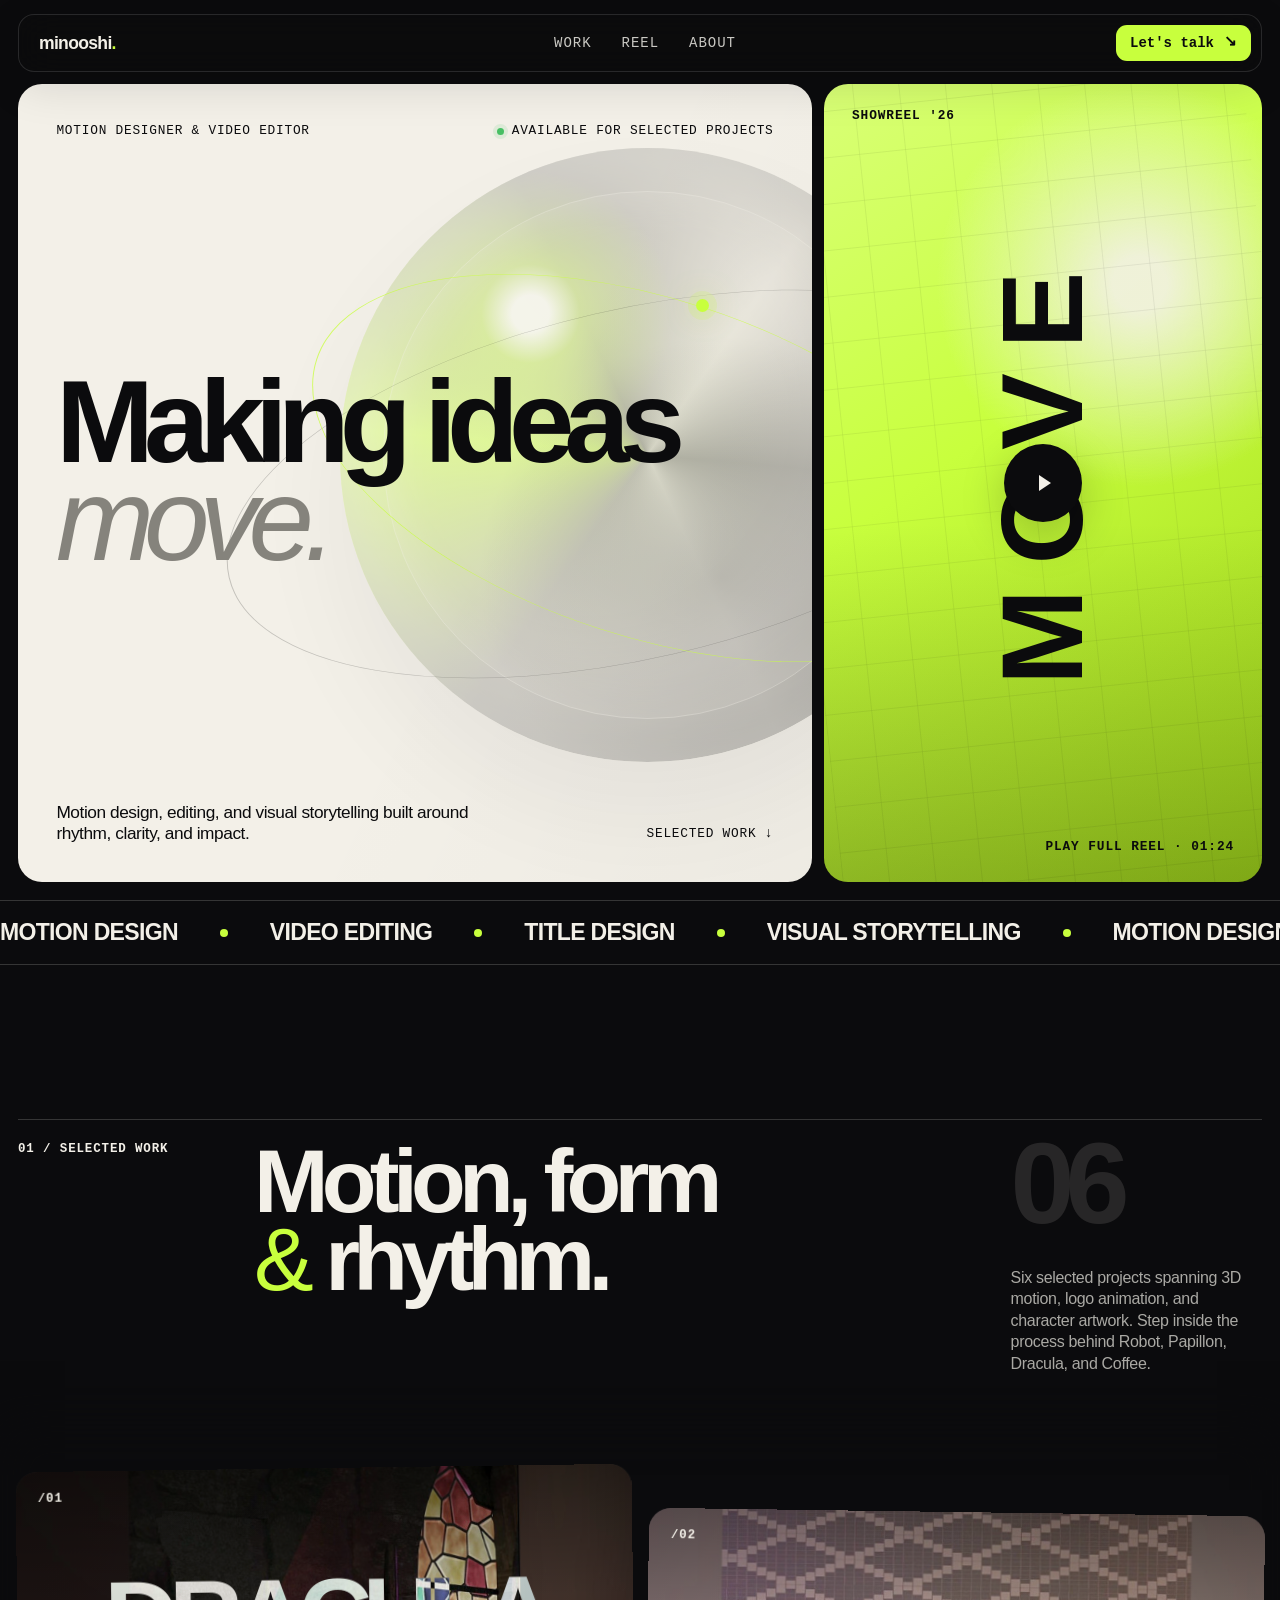
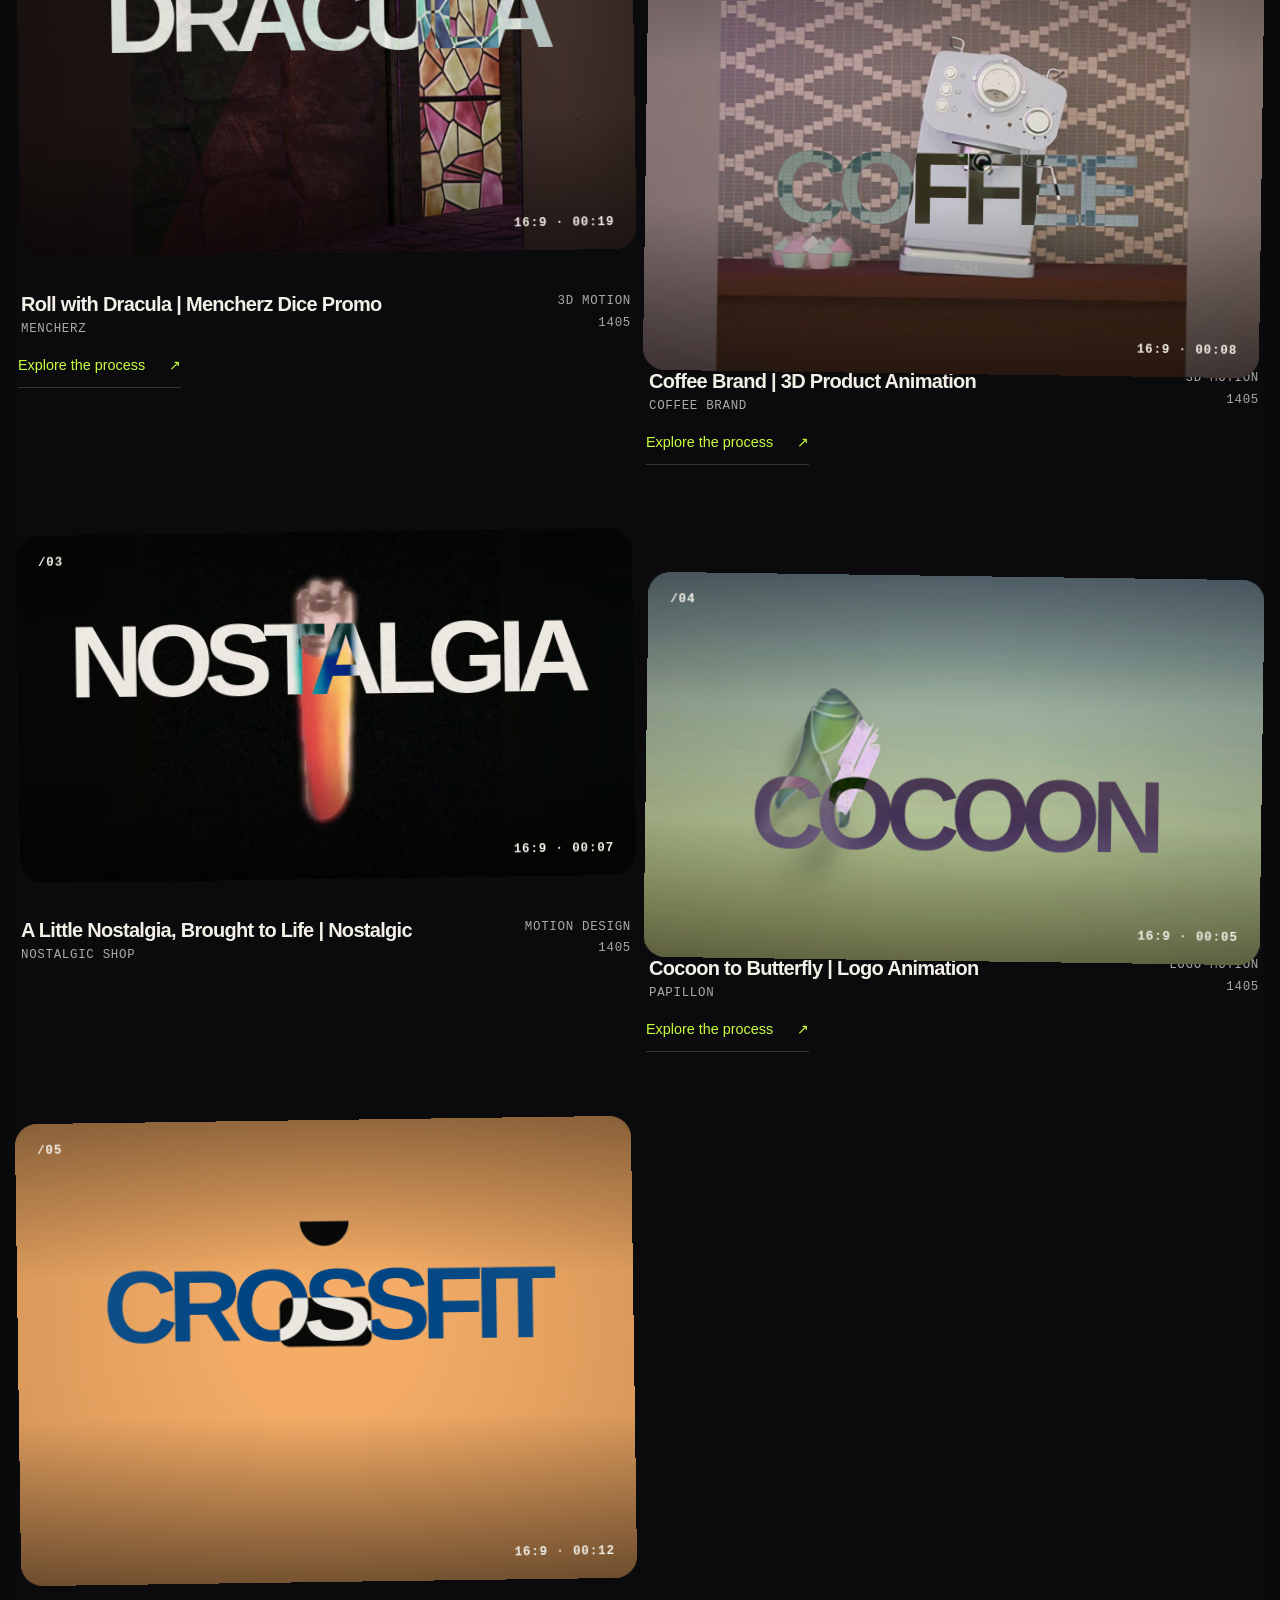
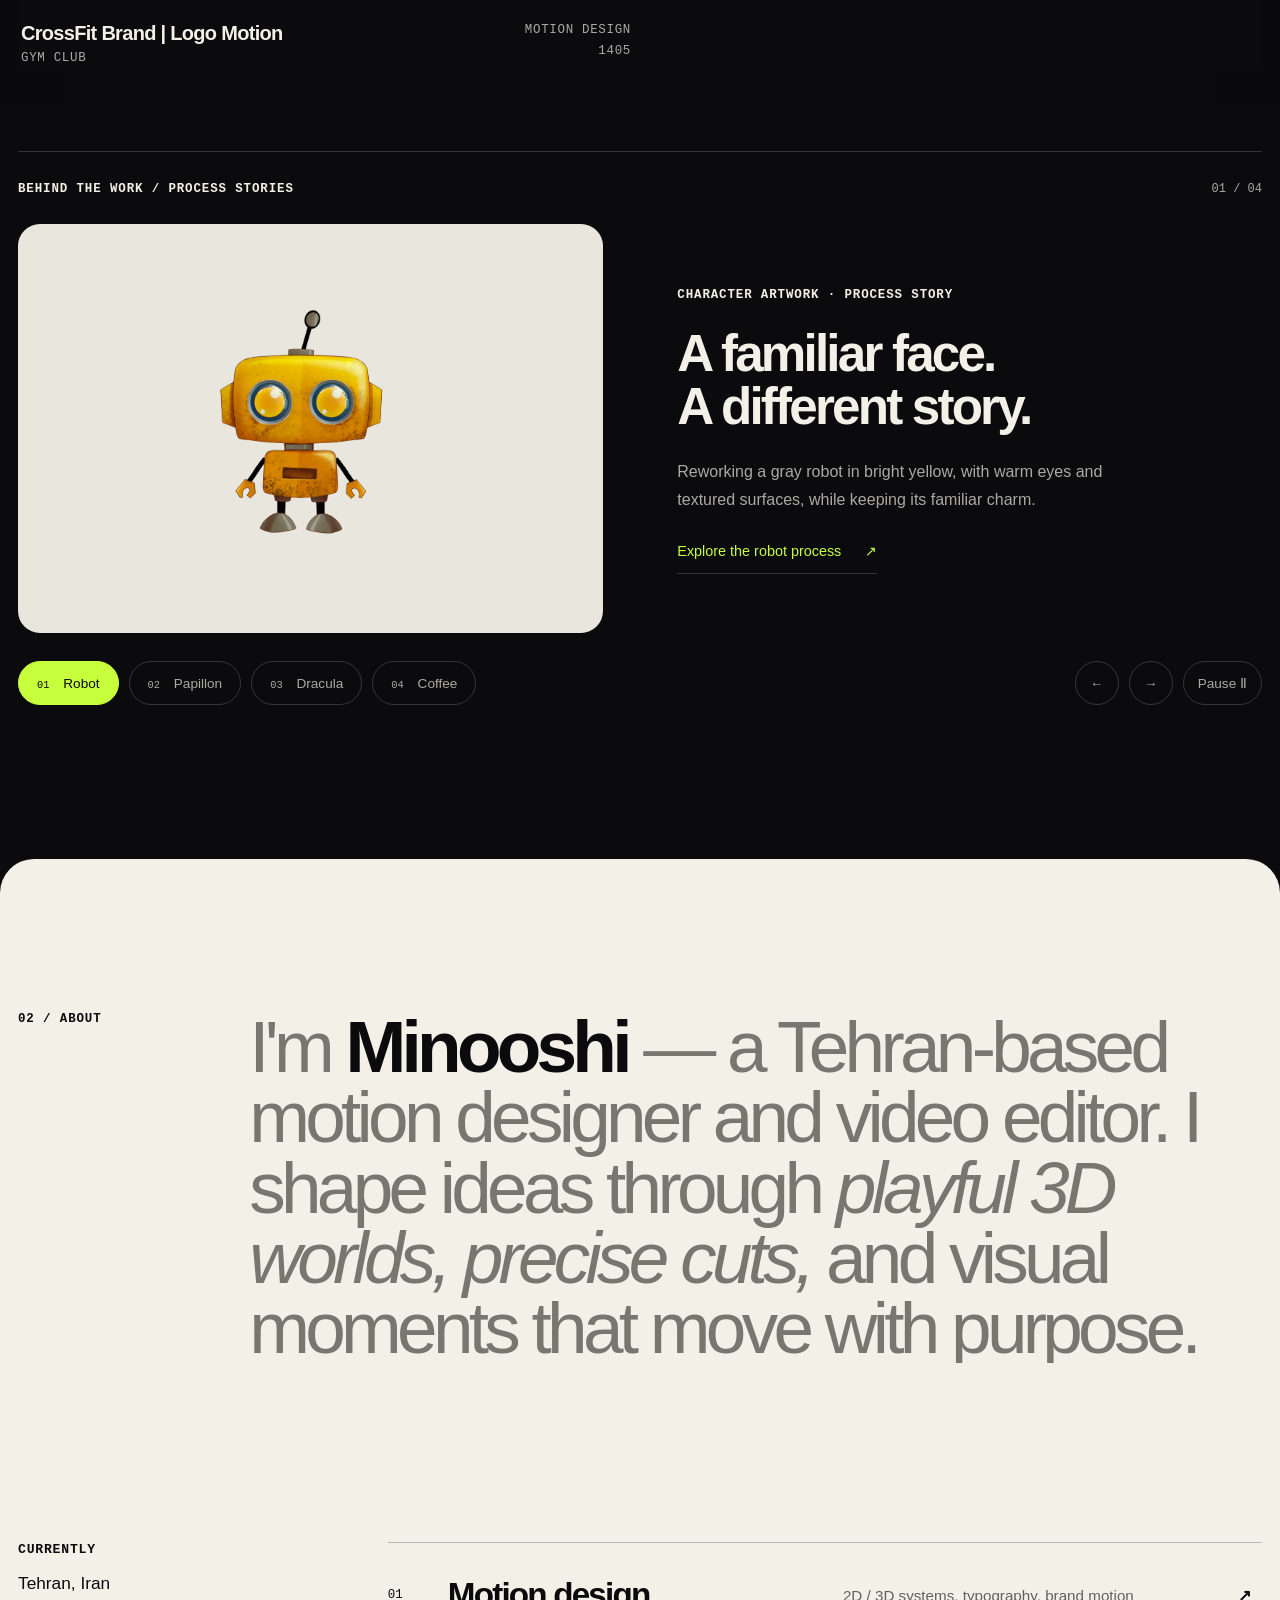
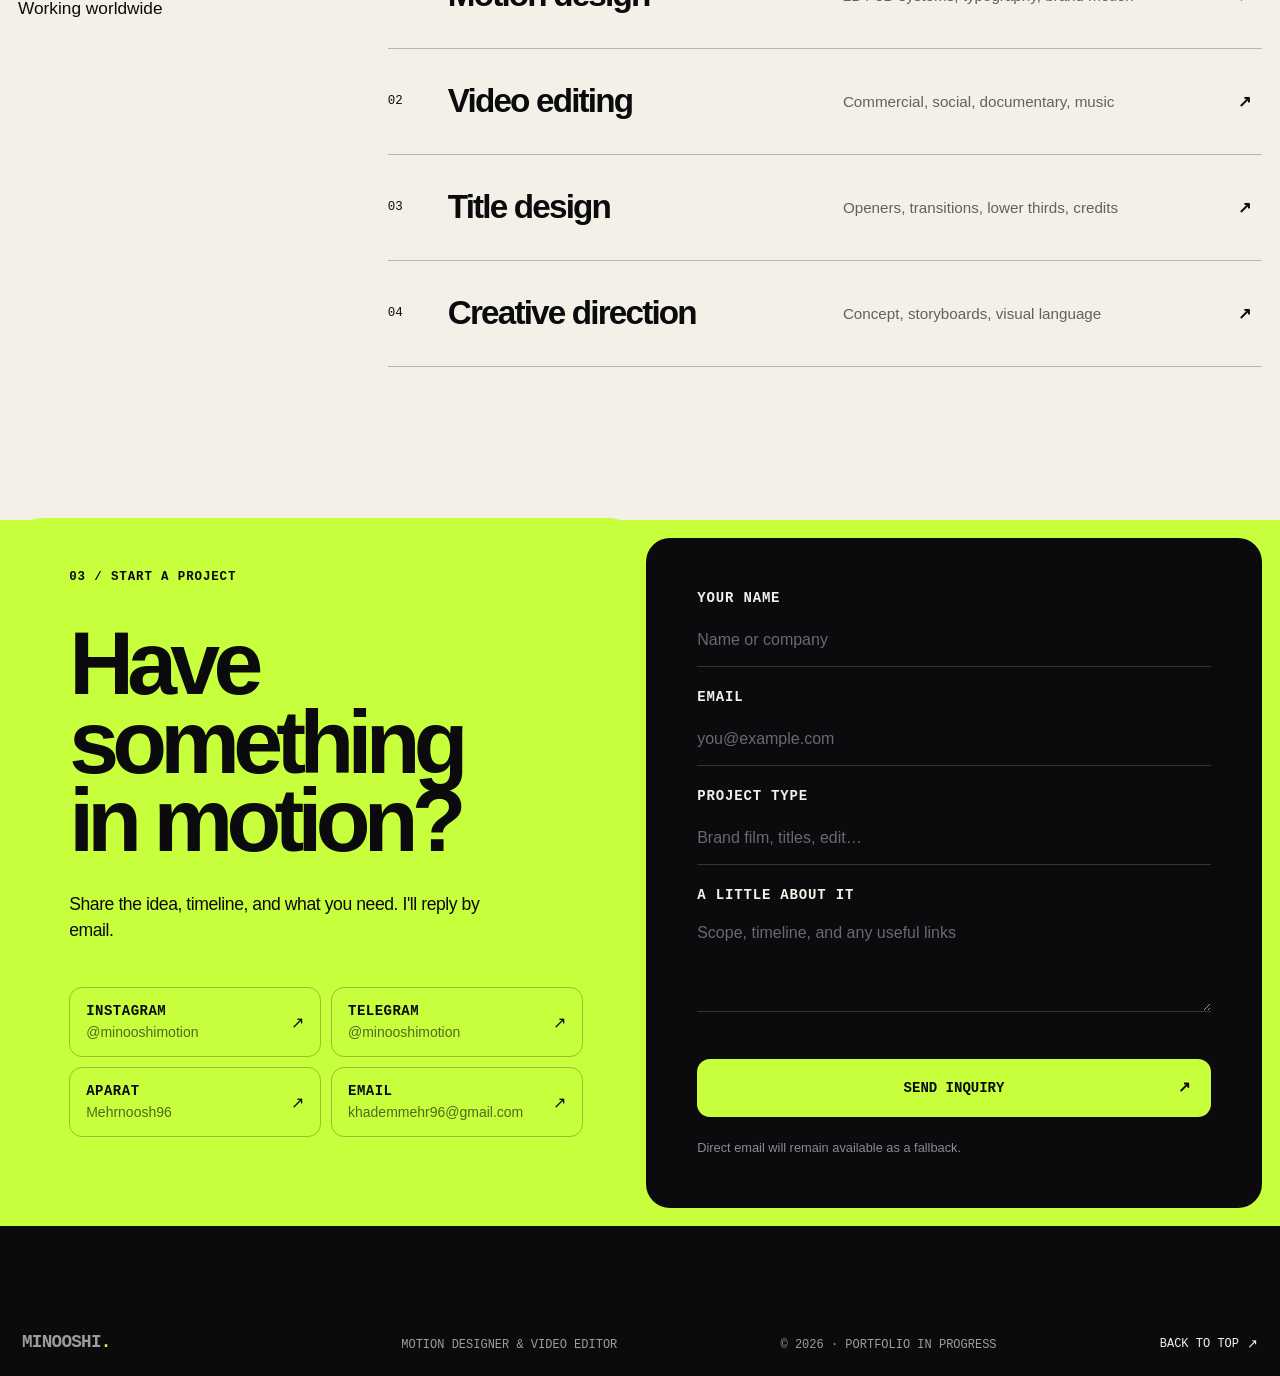
==== commit 115f19a1: "Correct robot before-and-after and process story" ====
--- a/index.html
+++ b/index.html
@@ -95,8 +95,8 @@
           <div class="article-slider-heading"><span class="eyebrow">Behind the work / Process stories</span><span class="article-count" aria-hidden="true">01 / 04</span></div>
           <div class="article-slides">
             <article class="robot-feature article-slide is-active" id="story-robot" role="group" aria-roledescription="slide" aria-label="1 of 4: Robot">
-              <a class="robot-feature-image" href="./robot.html" aria-label="Explore Robot: a character reimagined"><img src="./assets/process/robot-reworked.png" width="2388" height="1668" alt="Reworked robot with weathered gray metal and large dark eyes" loading="lazy" /></a>
-              <div class="robot-feature-copy"><span class="eyebrow">Character artwork · Process story</span><h3>A familiar face.<br />A different story.</h3><p>Reworking a bright yellow robot into an older, weathered character, while keeping the charm that made it memorable.</p><a class="process-link" href="./robot.html">Explore the robot process <span aria-hidden="true">↗</span></a></div>
+              <a class="robot-feature-image" href="./robot.html" aria-label="Explore Robot: a character reimagined"><img src="./assets/process/robot-original.png" width="3225" height="1668" alt="Reworked robot with a bright yellow body and golden eyes" loading="lazy" /></a>
+              <div class="robot-feature-copy"><span class="eyebrow">Character artwork · Process story</span><h3>A familiar face.<br />A different story.</h3><p>Reworking a gray robot in bright yellow, with warm eyes and textured surfaces, while keeping its familiar charm.</p><a class="process-link" href="./robot.html">Explore the robot process <span aria-hidden="true">↗</span></a></div>
             </article>
             <article class="robot-feature article-slide" id="story-papillon" role="group" aria-roledescription="slide" aria-label="2 of 4: Papillon" aria-hidden="true" inert>
               <a class="robot-feature-image" href="./papillon.html" aria-label="Explore Papillon: cocoon to butterfly"><img src="./assets/process/butterfly.png" width="1920" height="1080" alt="Pale pink butterfly artwork with delicate wing details" loading="lazy" /></a>
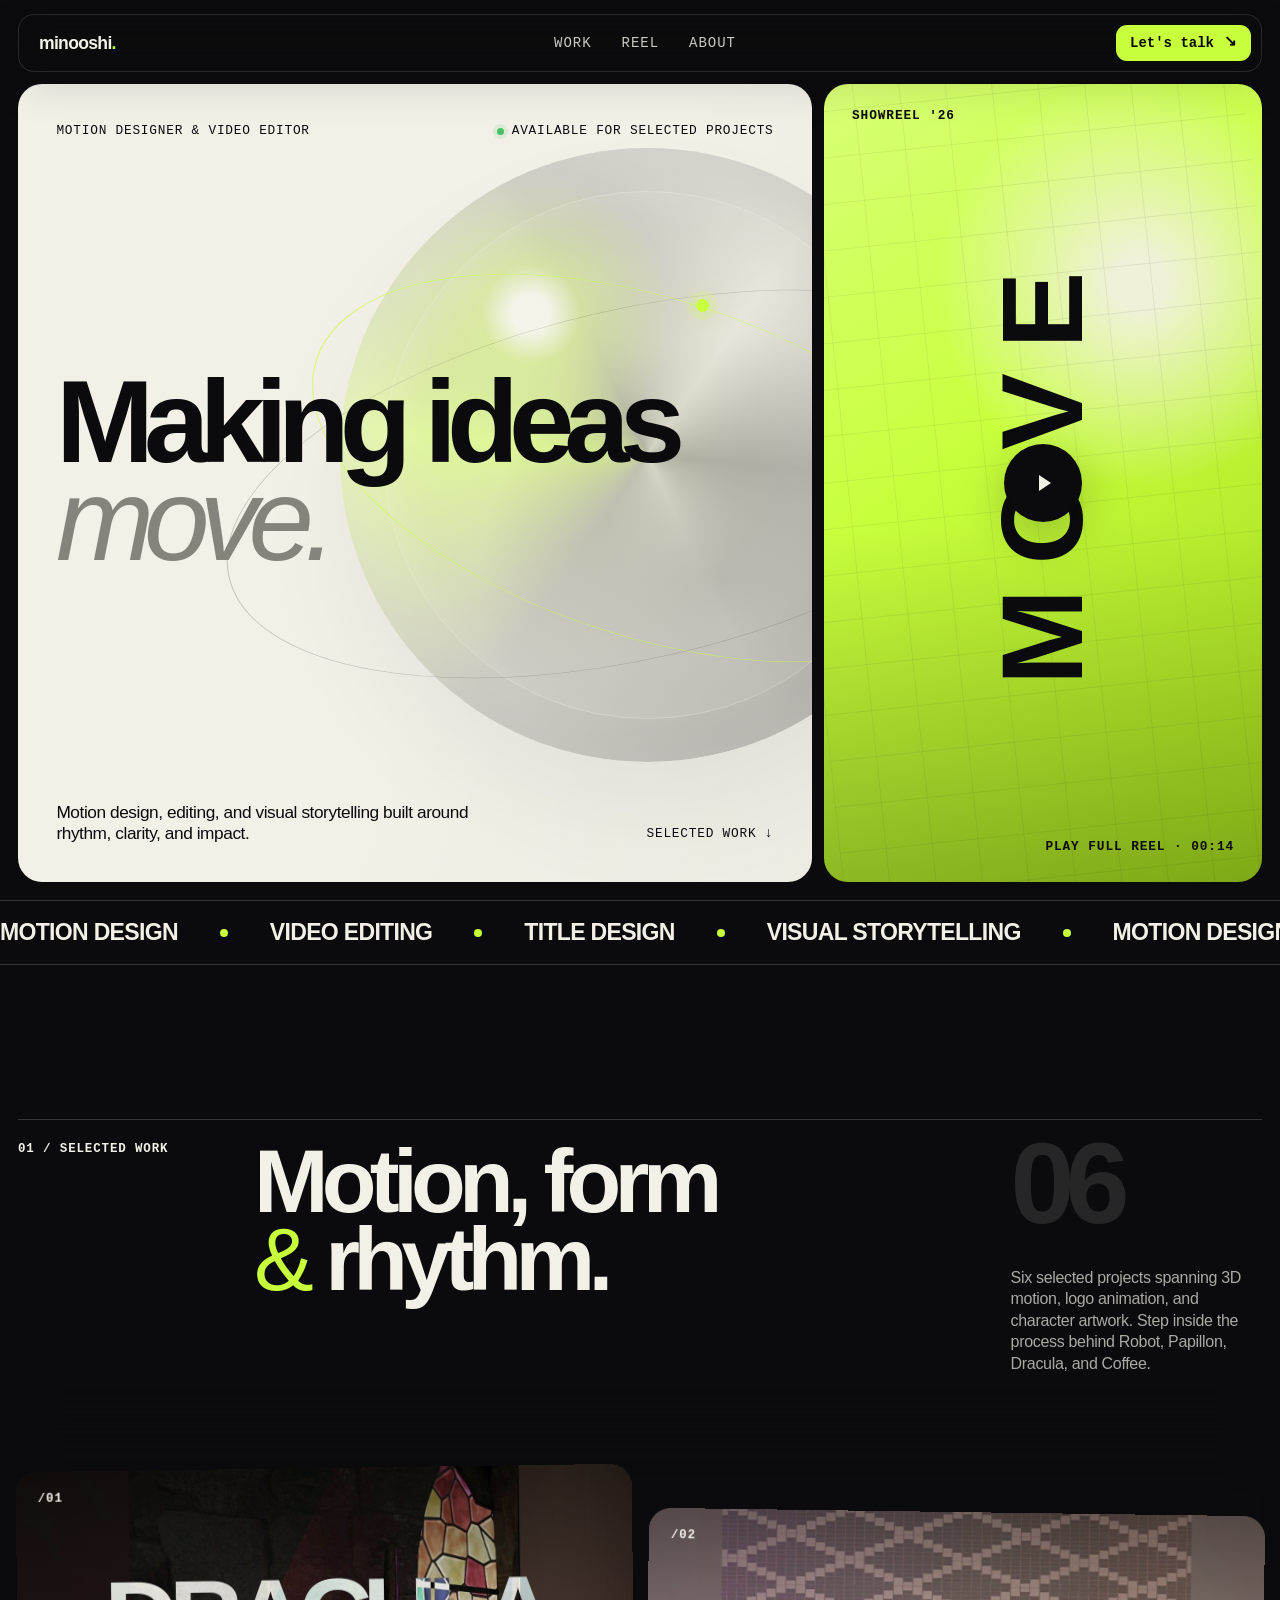
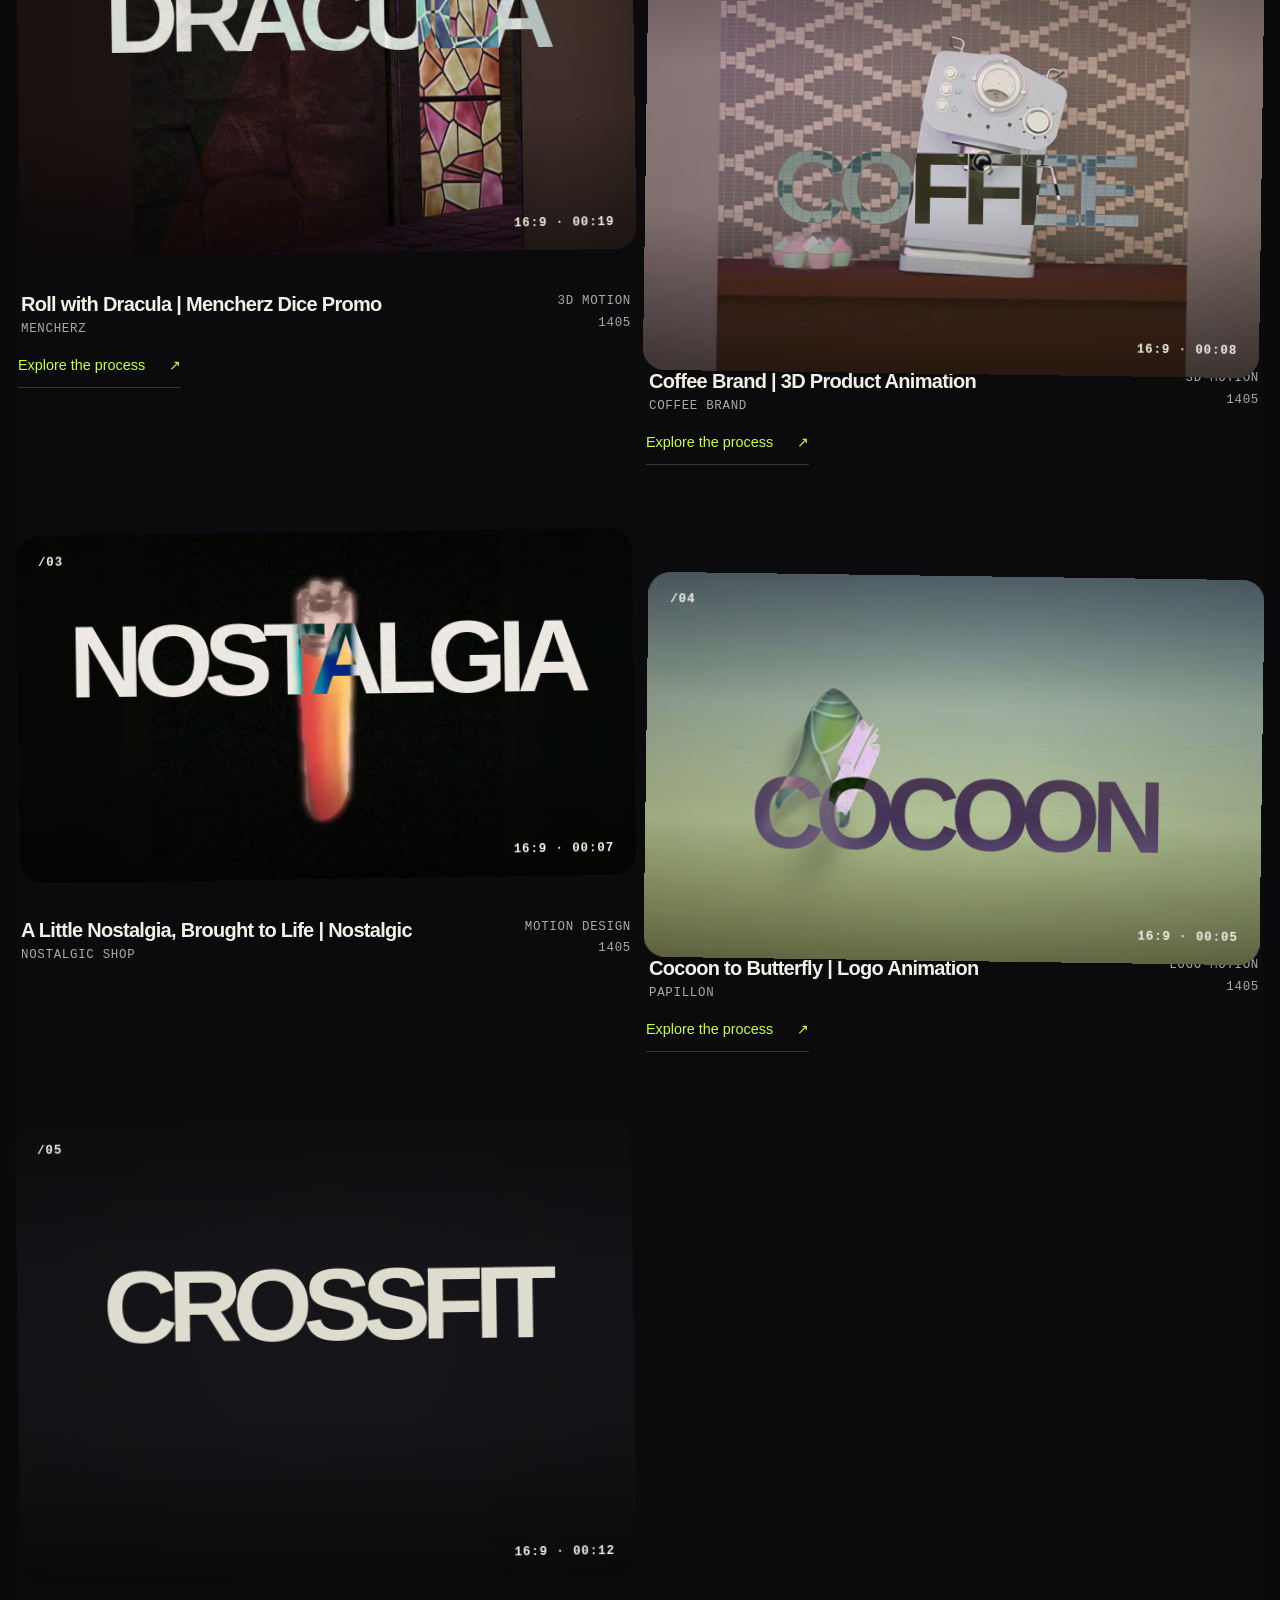
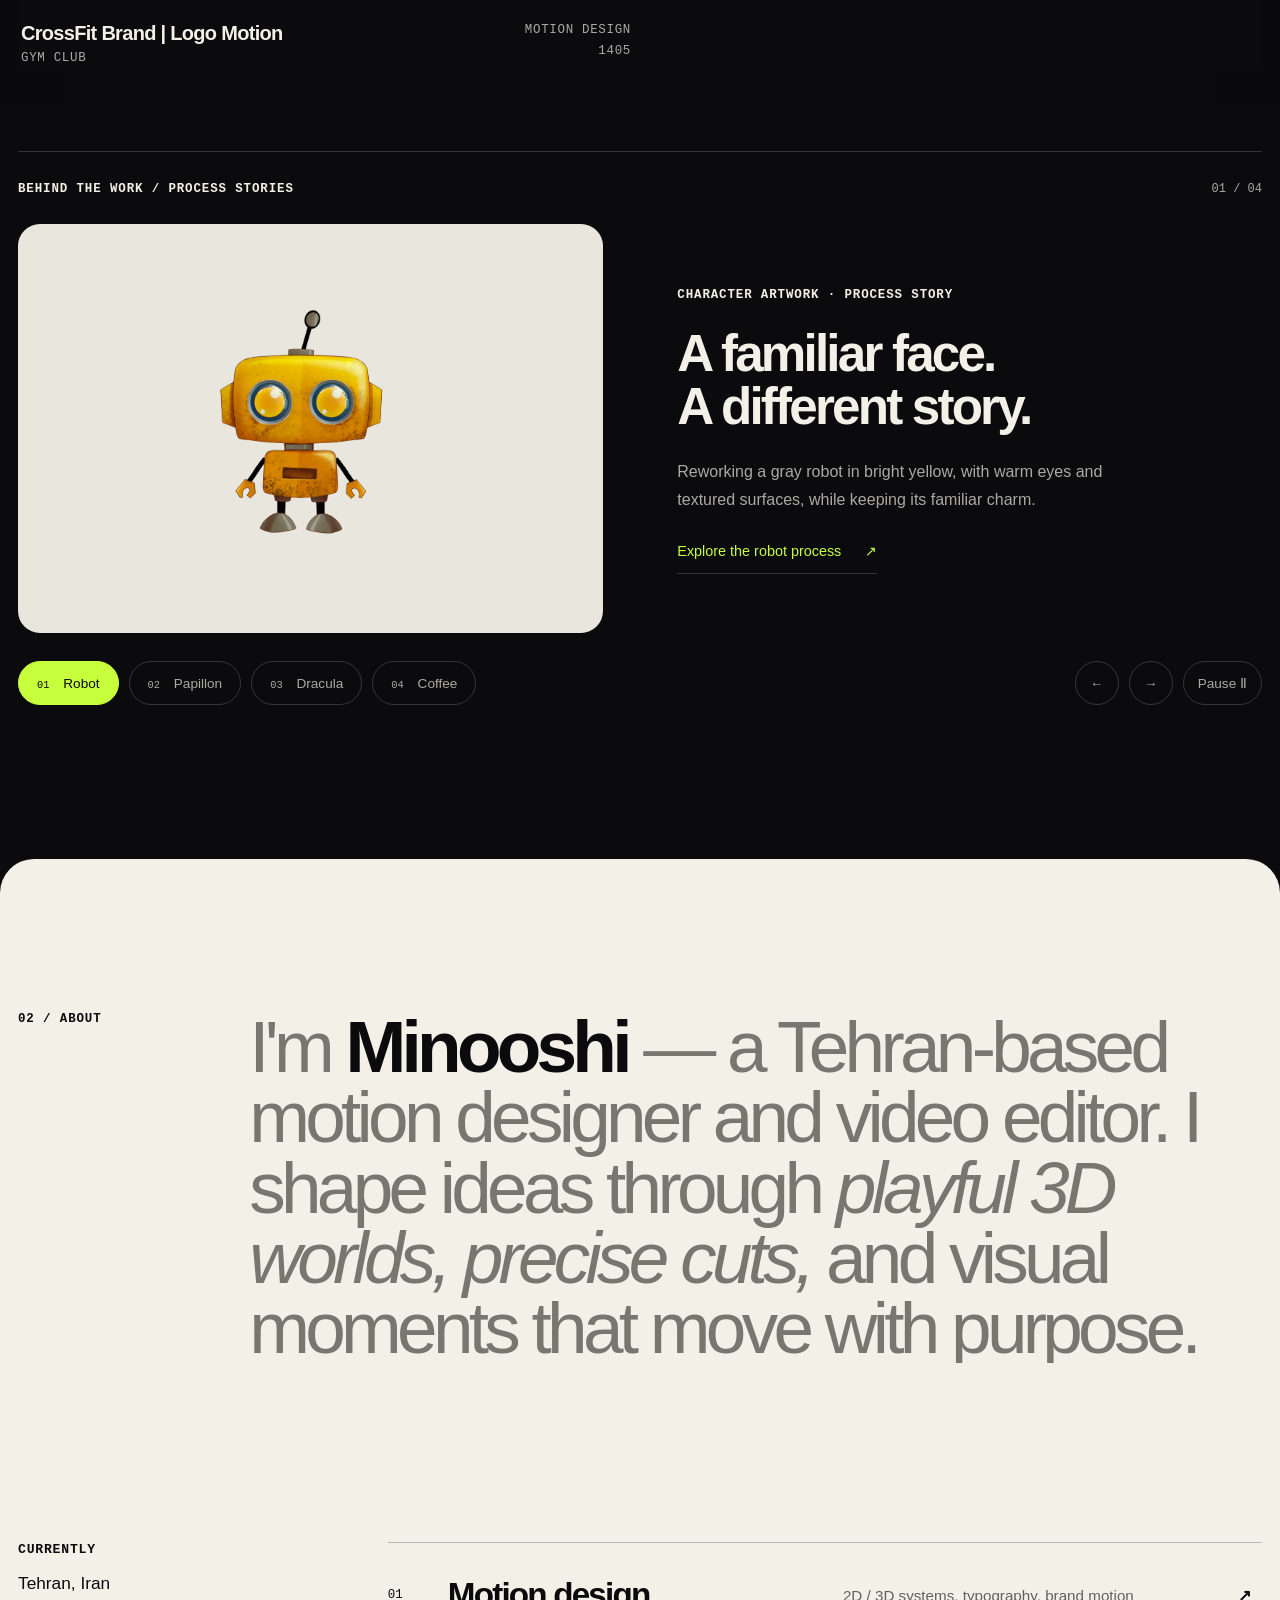
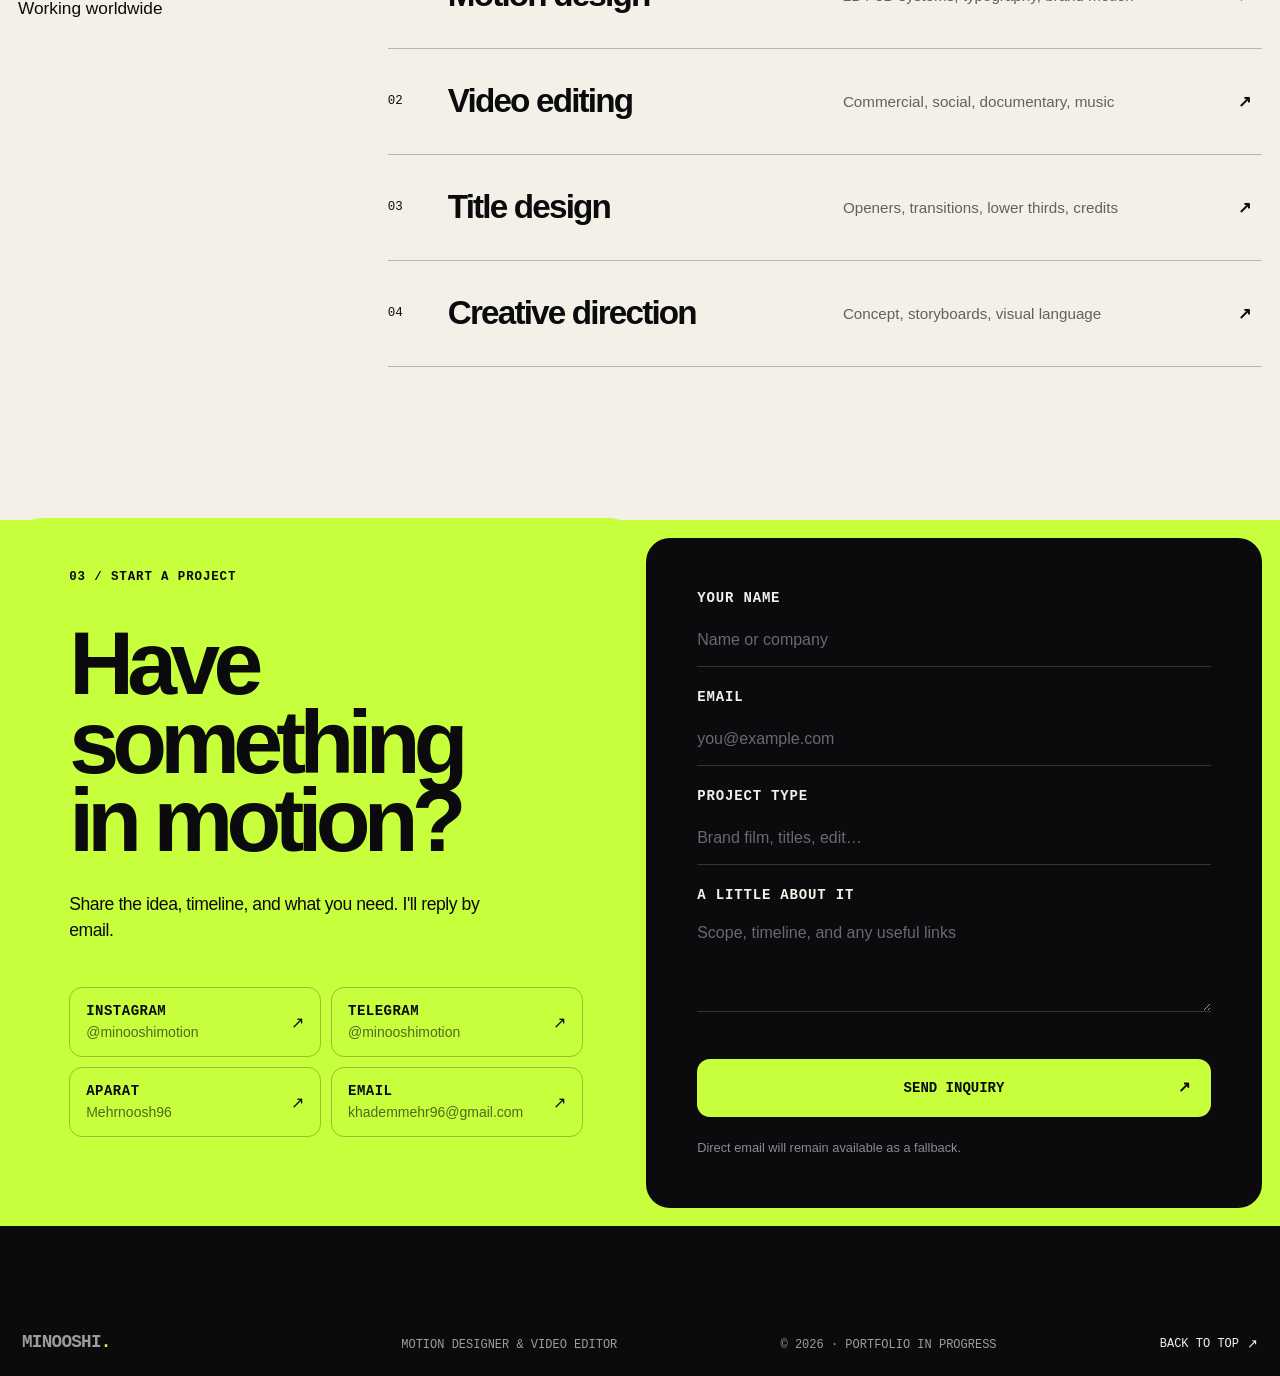
==== commit ea8b8274: "Connect showreel card to portrait video" ====
--- a/index.html
+++ b/index.html
@@ -69,7 +69,7 @@
             <span>M</span><span>O</span><span>V</span><span>E</span>
           </span>
           <span class="play-button" aria-hidden="true"></span>
-          <span class="reel-caption">Play full reel · 01:24</span>
+          <span class="reel-caption">Play full reel · 00:14</span>
         </button>
       </section>
 
@@ -195,8 +195,20 @@
         <h2 id="modal-title" data-slot="dialog-title">Project</h2>
         <p id="modal-subtitle" data-slot="dialog-description">Motion design</p>
       </header>
-      <div class="modal-video" id="modal-video">
-        <iframe
+      <div class="modal-video" id="modal-video">
+        <video
+          id="modal-reel"
+          hidden
+          controls
+          playsinline
+          preload="none"
+          poster="./assets/reel/an-idea-is-born.jpg"
+          aria-label="An Idea Is Born showreel video"
+        >
+          <source src="./assets/reel/an-idea-is-born.mp4" type="video/mp4" />
+          Your browser does not support this video.
+        </video>
+        <iframe
           id="modal-frame"
           title="Project video"
           src="about:blank"
@@ -204,16 +216,11 @@
           referrerpolicy="strict-origin-when-cross-origin"
           allowfullscreen
         ></iframe>
-        <div class="modal-placeholder" id="modal-placeholder" aria-hidden="true">
-          <span class="modal-video-label">SHOWREEL PLACEHOLDER</span>
-          <span class="modal-play"></span>
-          <strong id="modal-word">REEL</strong>
-        </div>
       </div>
       <div class="modal-details">
         <div><span>Role</span><p id="modal-role">Motion design · Video editing</p></div>
         <div><span>Client</span><p id="modal-client">Selected work</p></div>
-        <p class="modal-description" id="modal-description">Showreel details will be added when the final reel is ready.</p>
+        <p class="modal-description" id="modal-description">An Idea Is Born — a short portrait video.</p>
         <a class="modal-source" id="modal-source" href="#" target="_blank" rel="noopener noreferrer">View on Aparat <span aria-hidden="true">↗</span></a>
       </div>
     </dialog>
--- a/styles.css
+++ b/styles.css
@@ -925,6 +925,7 @@
 }
 
 .modal-video iframe { width: 100%; height: 100%; min-height: 100%; border: 0; background: #000; }
+.modal-video video { display: block; width: 100%; height: 100%; min-height: 0; object-fit: contain; background: #000; }
 .modal-video [hidden],
 .modal-source[hidden] { display: none !important; }
 .modal-placeholder { position: absolute; inset: 0; display: grid; place-items: center; overflow: hidden; background: var(--acid); }
--- a/process.css
+++ b/process.css
@@ -86,4 +86,7 @@
 .article-slider-controls, .article-selectors { flex-wrap:wrap; }
 .article-arrows { flex-shrink:0; }
 #story-dracula .robot-feature-image, #story-coffee .robot-feature-image { background:#17171b; }
-@media(max-width:640px) { .article-selectors { gap:8px; } .article-selectors button { padding:10px 14px; } }
+@media(max-width:640px) { .article-selectors { gap:8px; } .article-selectors button { padding:10px 14px; } }
+.case-motion { display:grid; justify-items:center; padding:clamp(18px,4vw,48px); border-radius:16px; background:#000; }
+.case-motion-video { display:block; width:auto; max-width:100%; height:auto; max-height:620px; aspect-ratio:720/1108; background:#000; }
+.case-motion figcaption { width:100%; }
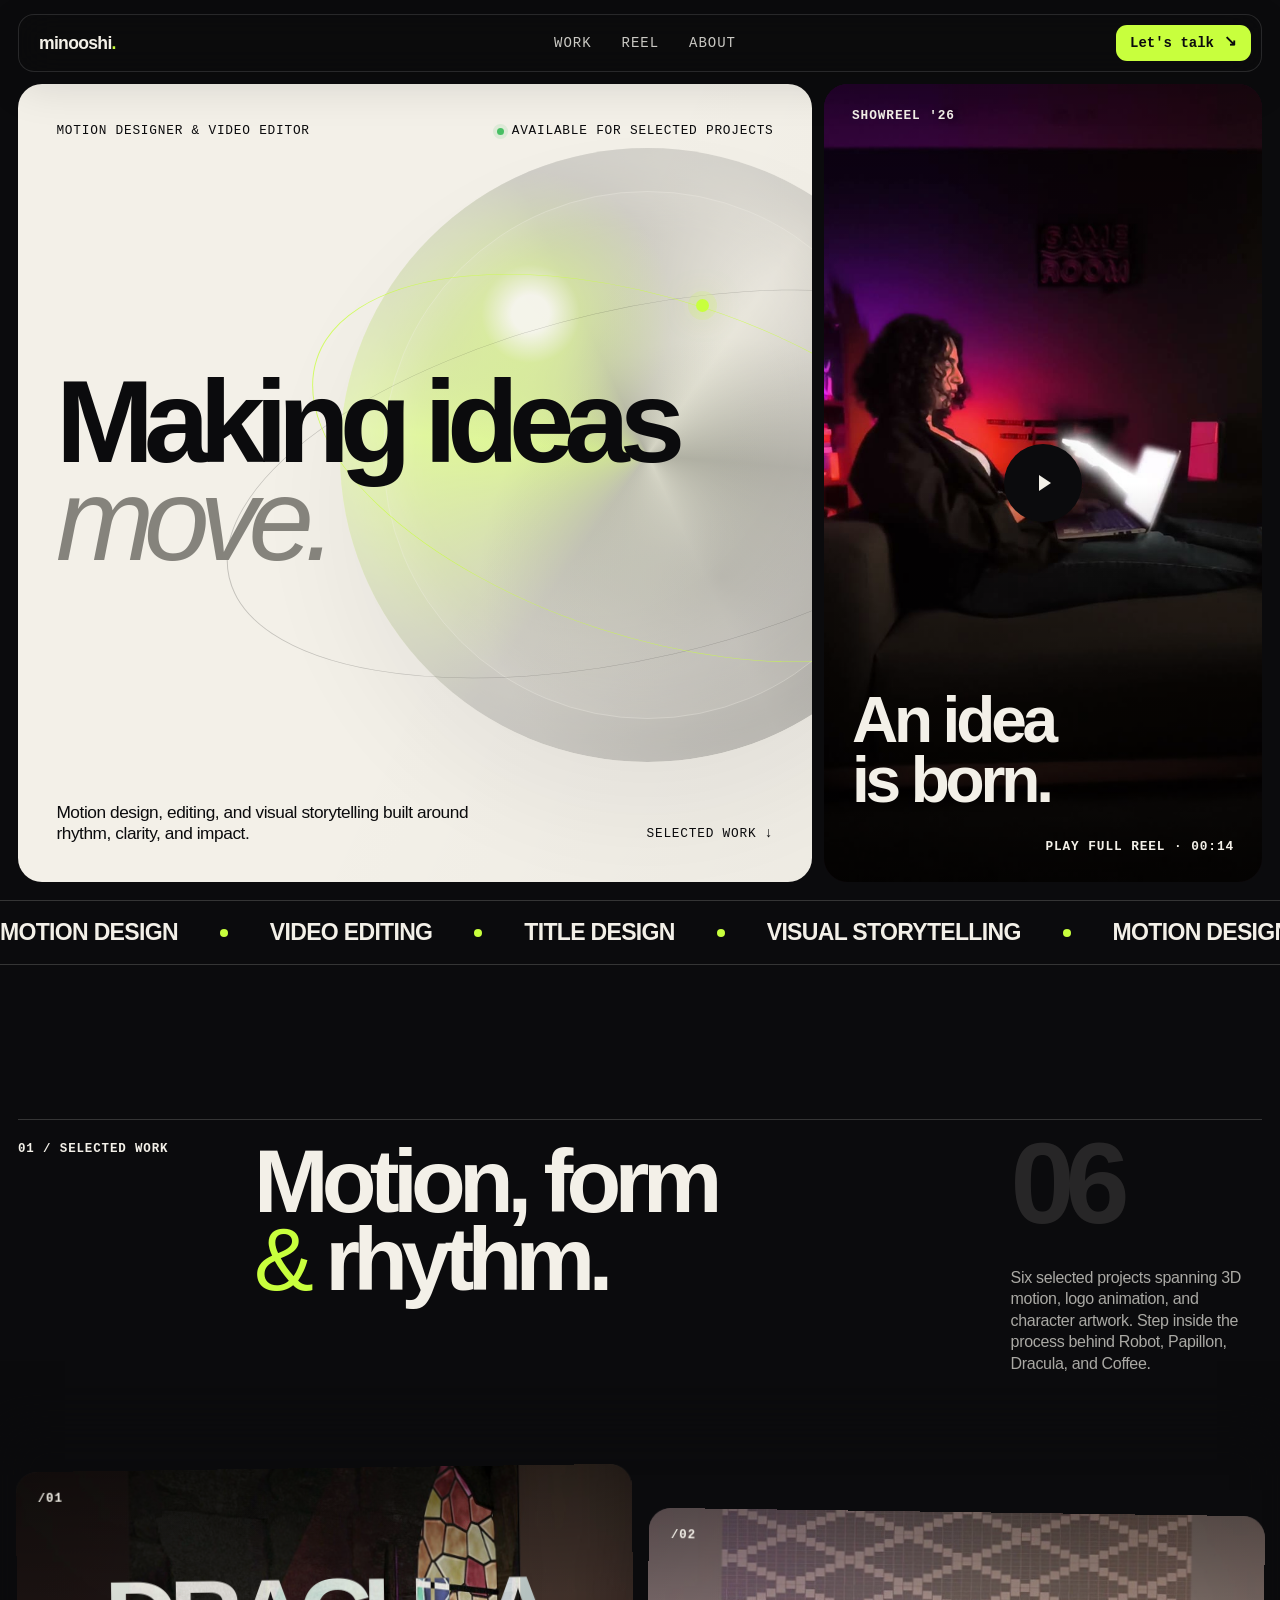
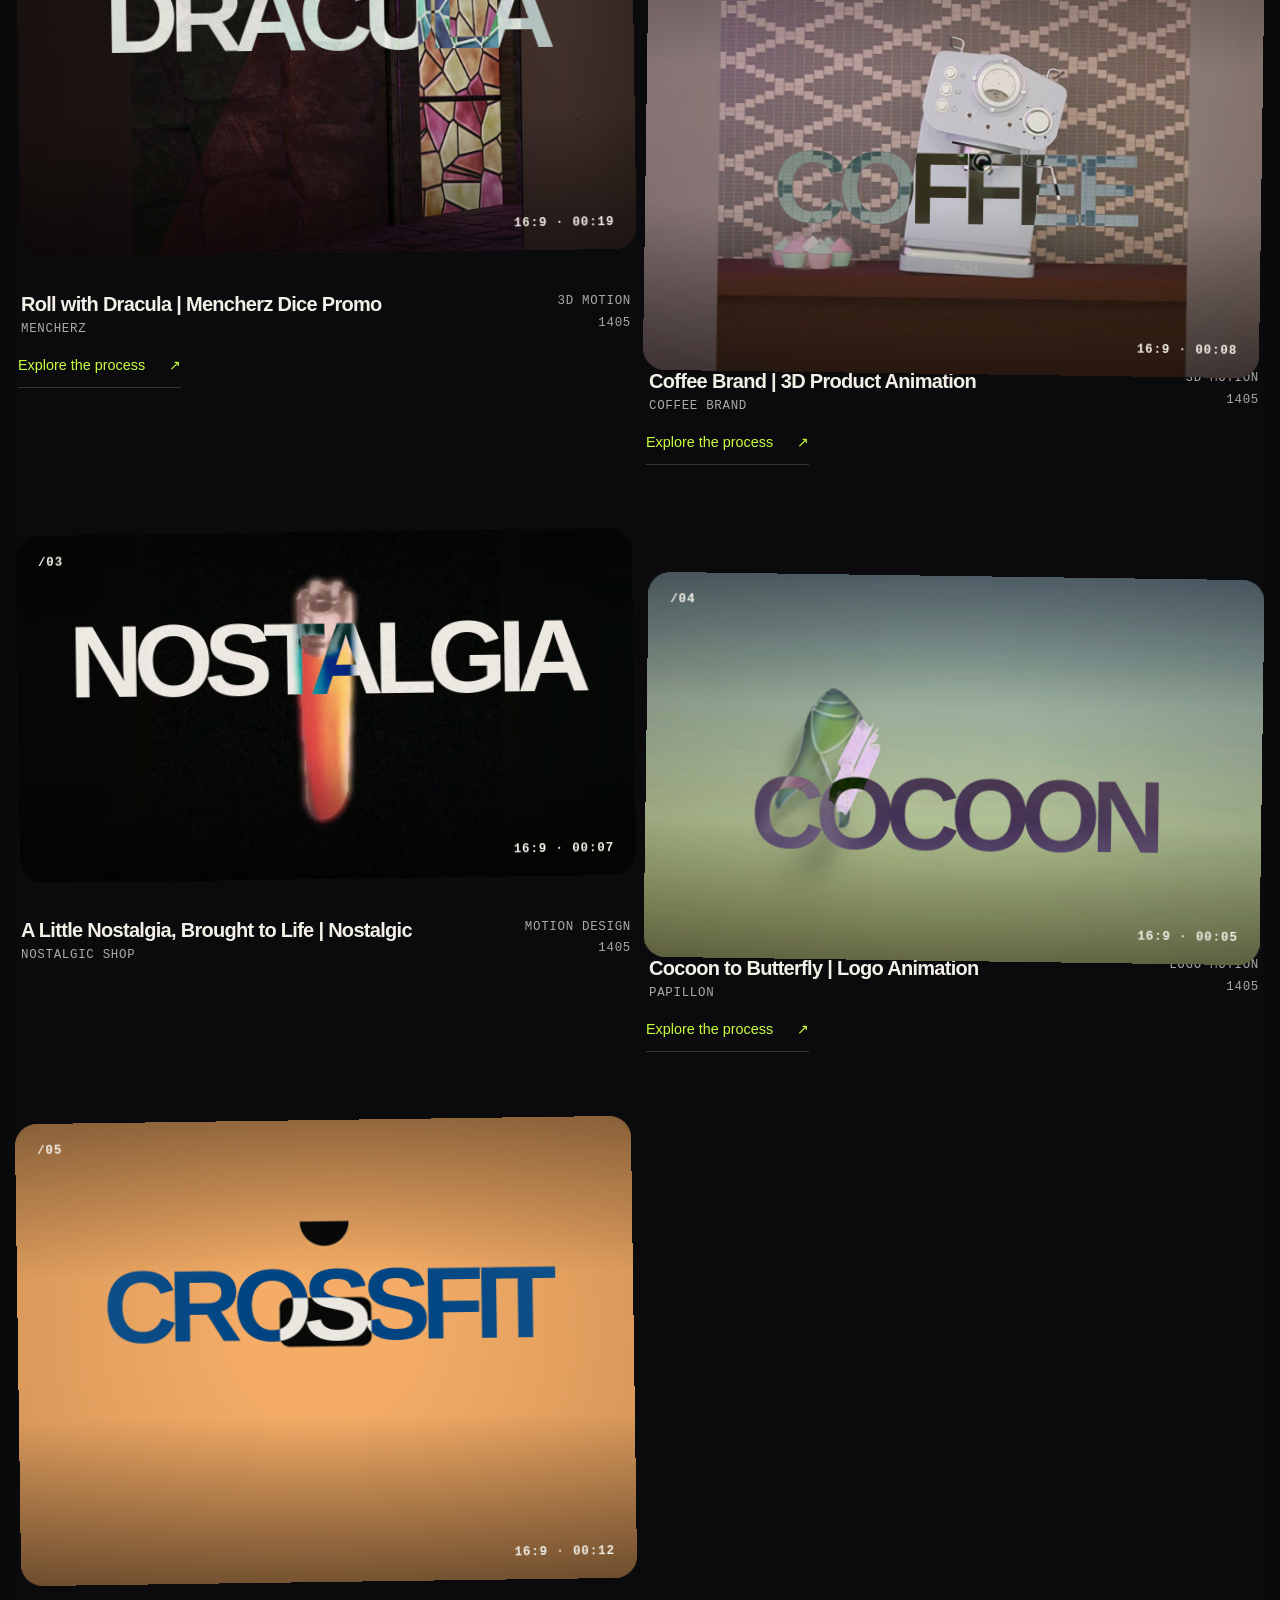
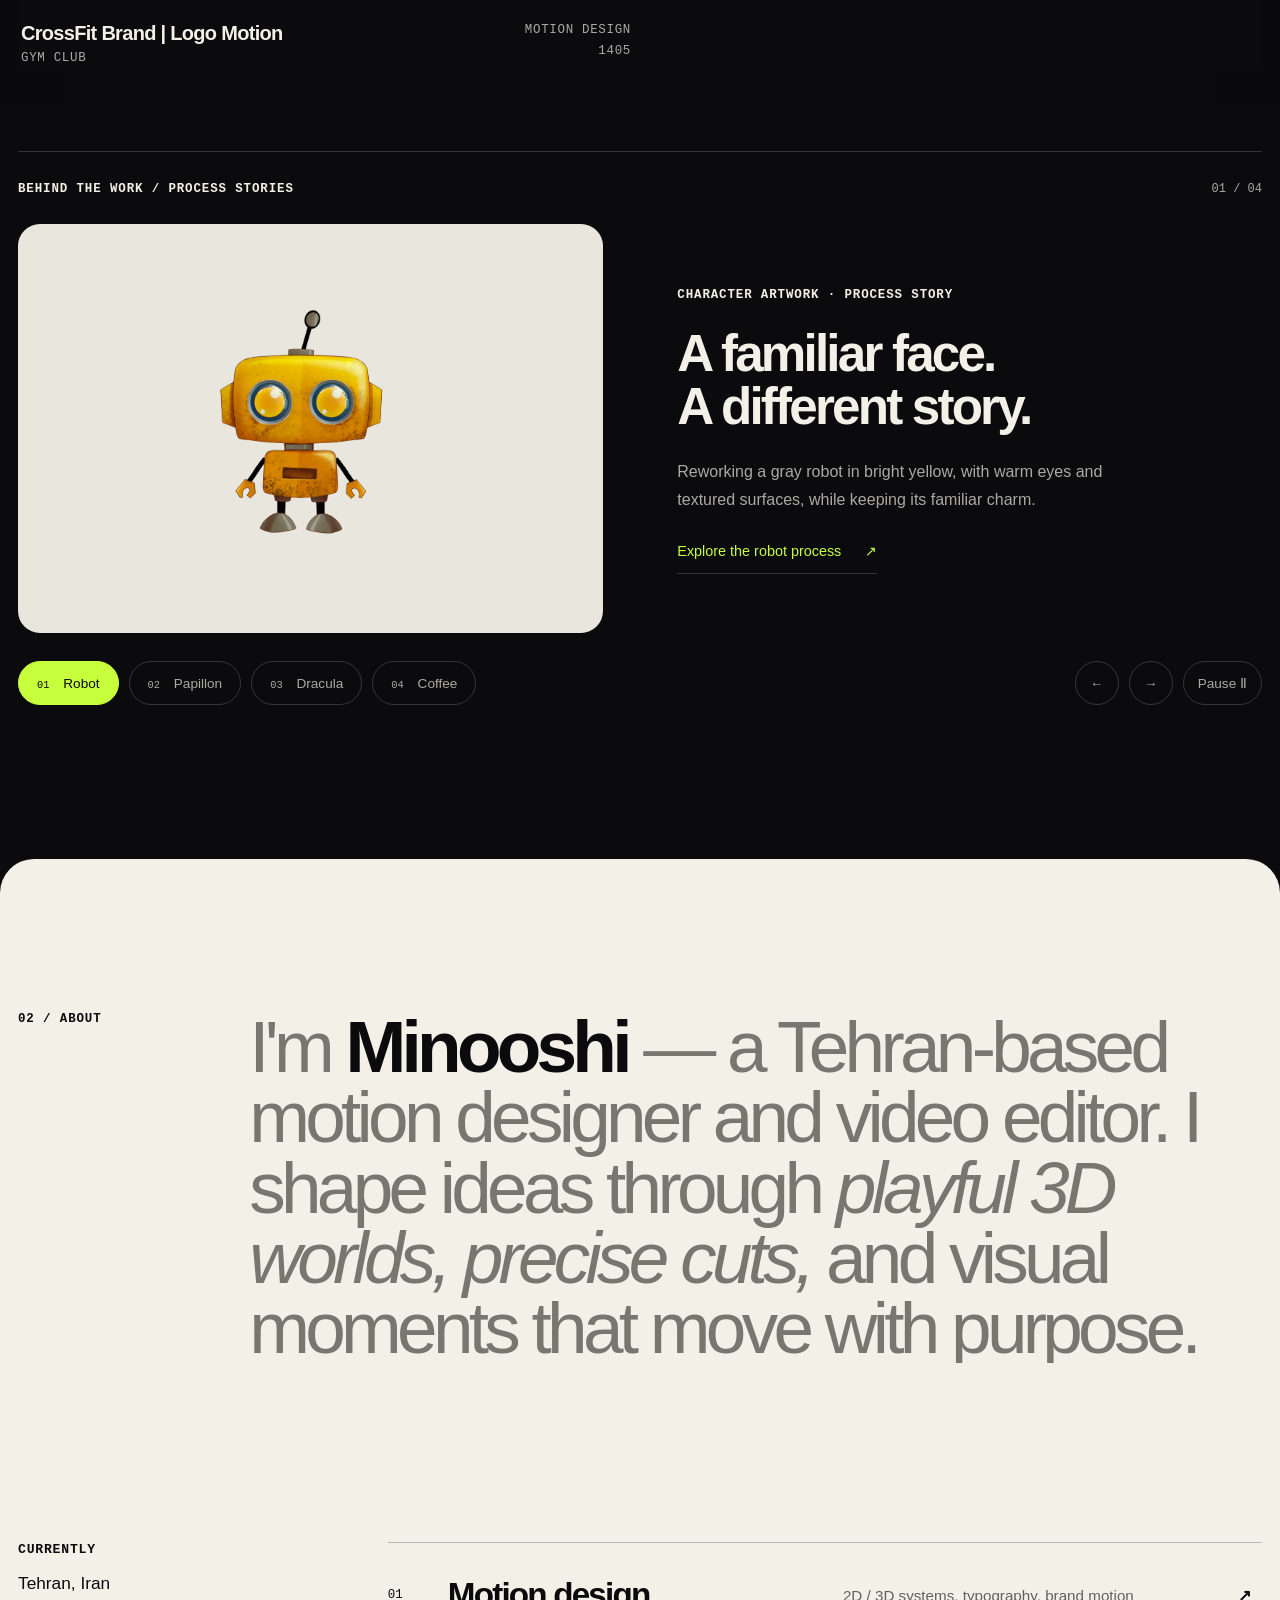
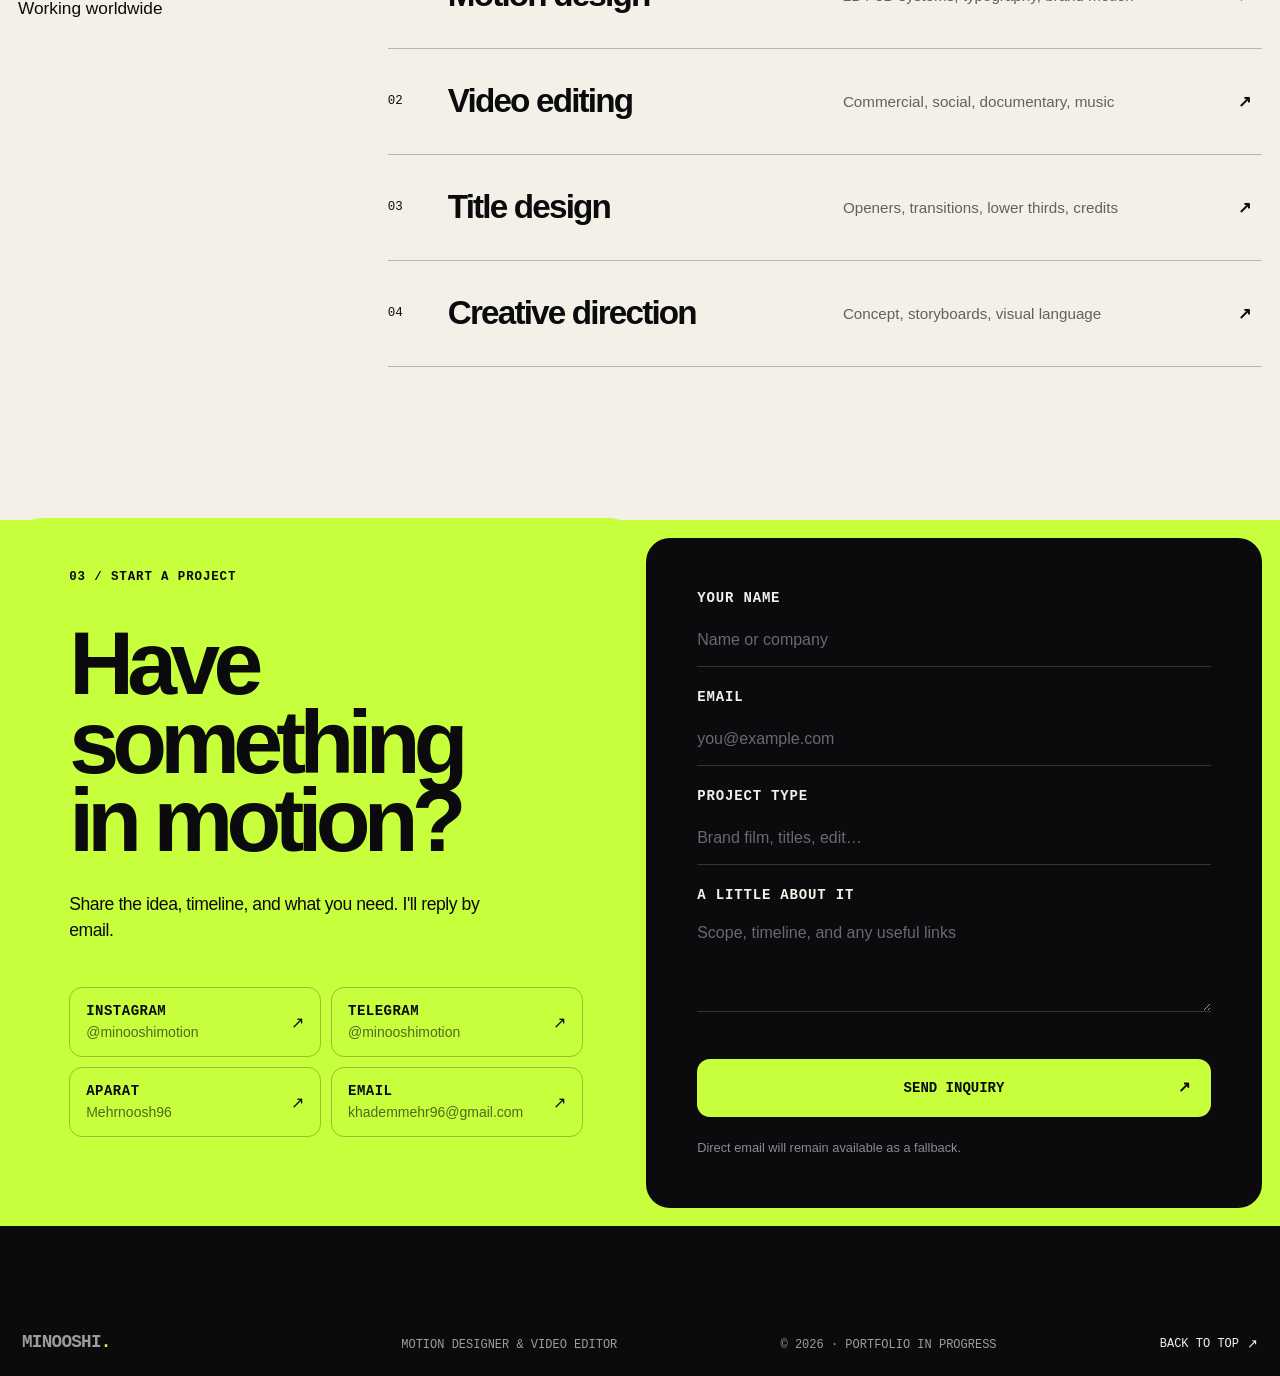
==== commit e94c1ded: "Refresh reel cover and Robot animation" ====
--- a/index.html
+++ b/index.html
@@ -62,13 +62,11 @@
           </div>
         </div>
 
-        <button class="reel-card" id="reel" type="button" data-open-reel aria-label="Open showreel">
-          <span class="reel-grid" aria-hidden="true"></span>
-          <span class="reel-index">SHOWREEL &apos;26</span>
-          <span class="kinetic-word" aria-hidden="true">
-            <span>M</span><span>O</span><span>V</span><span>E</span>
-          </span>
-          <span class="play-button" aria-hidden="true"></span>
+        <button class="reel-card" id="reel" type="button" data-open-reel aria-label="Open showreel">
+          <img class="reel-cover" src="./assets/reel/an-idea-is-born.jpg" alt="" decoding="async" />
+          <span class="reel-index">SHOWREEL &apos;26</span>
+          <span class="reel-title" aria-hidden="true">An idea<br />is born.</span>
+          <span class="play-button" aria-hidden="true"></span>
           <span class="reel-caption">Play full reel · 00:14</span>
         </button>
       </section>
--- a/styles.css
+++ b/styles.css
@@ -375,10 +375,8 @@
   isolation: isolate;
   padding: 0 !important;
   border: 0 !important;
-  color: var(--ink) !important;
-  background:
-    radial-gradient(circle at 72% 25%, rgba(243,240,232,.9) 0 4%, transparent 30%),
-    linear-gradient(145deg, #d9ff77 0%, var(--acid) 42%, #9fd419 100%) !important;
+  color: var(--paper) !important;
+  background: #190b19 !important;
   cursor: pointer;
   transform: translate3d(0, var(--hero-reel-y), 0) rotate(var(--hero-reel-rotate));
   transform-origin: 50% 20%;
@@ -389,27 +387,26 @@
   content: '';
   position: absolute;
   inset: 0;
-  z-index: -1;
-  background: linear-gradient(180deg, transparent 55%, rgba(11,11,13,.22));
-}
-
-.reel-grid {
+  z-index: 0;
+  background: linear-gradient(180deg, rgba(0,0,0,.48), transparent 28%, transparent 50%, rgba(0,0,0,.76));
+}
+
+.reel-cover {
   position: absolute;
   inset: 0;
-  opacity: .22;
-  background-image:
-    linear-gradient(rgba(11,11,13,.28) 1px, transparent 1px),
-    linear-gradient(90deg, rgba(11,11,13,.28) 1px, transparent 1px);
-  background-size: 42px 42px;
-  transform: scale(1.1) rotate(-6deg);
-  transition: transform 1s cubic-bezier(.2,.8,.2,1);
-}
-
-.reel-card:hover .reel-grid { transform: scale(1.18) rotate(-10deg); }
+  width: 100%;
+  height: 100%;
+  object-fit: cover;
+  object-position: center 42%;
+  transition: transform .8s cubic-bezier(.2,.8,.2,1);
+}
+
+.reel-card:hover .reel-cover { transform: scale(1.04); }
 
 .reel-index,
 .reel-caption {
   position: absolute;
+  z-index: 1;
   font-size: .8rem;
   font-weight: 620;
   line-height: 1;
@@ -420,27 +417,21 @@
 .reel-index { top: 26px; left: 28px; }
 .reel-caption { right: 28px; bottom: 28px; }
 
-.kinetic-word {
-  position: absolute;
-  top: 50%;
-  left: 50%;
-  width: 100%;
-  display: flex;
-  justify-content: space-around;
-  transform: translate(-50%, calc(-50% + var(--hero-word-y))) rotate(var(--hero-word-rotate));
-  font-size: clamp(4rem, 9vw, 8rem);
-  line-height: 1;
-  font-weight: 760;
-  letter-spacing: -.08em;
-}
-
-.kinetic-word > span { animation: breathe 2.8s ease-in-out infinite alternate; }
-.kinetic-word > span:nth-child(2) { animation-delay: -.8s; }
-.kinetic-word > span:nth-child(3) { animation-delay: -1.6s; }
-.kinetic-word > span:nth-child(4) { animation-delay: -2.4s; }
+.reel-title {
+  position: absolute;
+  z-index: 1;
+  left: 28px;
+  bottom: 72px;
+  font-size: clamp(2.8rem, 5vw, 5rem);
+  line-height: .94;
+  font-weight: 720;
+  letter-spacing: -.065em;
+  text-align: left;
+}
 
 .play-button {
   position: absolute;
+  z-index: 1;
   left: 50%;
   top: 50%;
   width: 78px;
@@ -1072,7 +1063,7 @@
   .hero-bottom { align-items: flex-start; flex-direction: column; }
   .hero-bottom p { max-width: 300px; }
   .reel-card { min-height: 600px !important; }
-  .kinetic-word { font-size: 5rem; }
+  .reel-title { left: 18px; bottom: 66px; font-size: clamp(2.8rem, 14vw, 4.5rem); }
   .reel-caption { right: 18px; bottom: 20px; }
   .reel-index { left: 18px; top: 20px; }
   .work-section { padding-inline: 10px; }
@@ -1121,7 +1112,6 @@
   .project-card,
   .contact-section .contact-copy,
   .contact-section .contact-form { transform: none !important; }
-  .kinetic-word { transform: translate(-50%,-50%) rotate(-90deg); }
   .about-statement > p {
     color: var(--ink);
     background: none;
--- a/process.css
+++ b/process.css
@@ -88,5 +88,5 @@
 #story-dracula .robot-feature-image, #story-coffee .robot-feature-image { background:#17171b; }
 @media(max-width:640px) { .article-selectors { gap:8px; } .article-selectors button { padding:10px 14px; } }
 .case-motion { display:grid; justify-items:center; padding:clamp(18px,4vw,48px); border-radius:16px; background:#000; }
-.case-motion-video { display:block; width:auto; max-width:100%; height:auto; max-height:620px; aspect-ratio:720/1108; background:#000; }
+.case-motion-video { display:block; width:auto; max-width:100%; height:auto; max-height:620px; aspect-ratio:720/1036; background:#000; }
 .case-motion figcaption { width:100%; }
